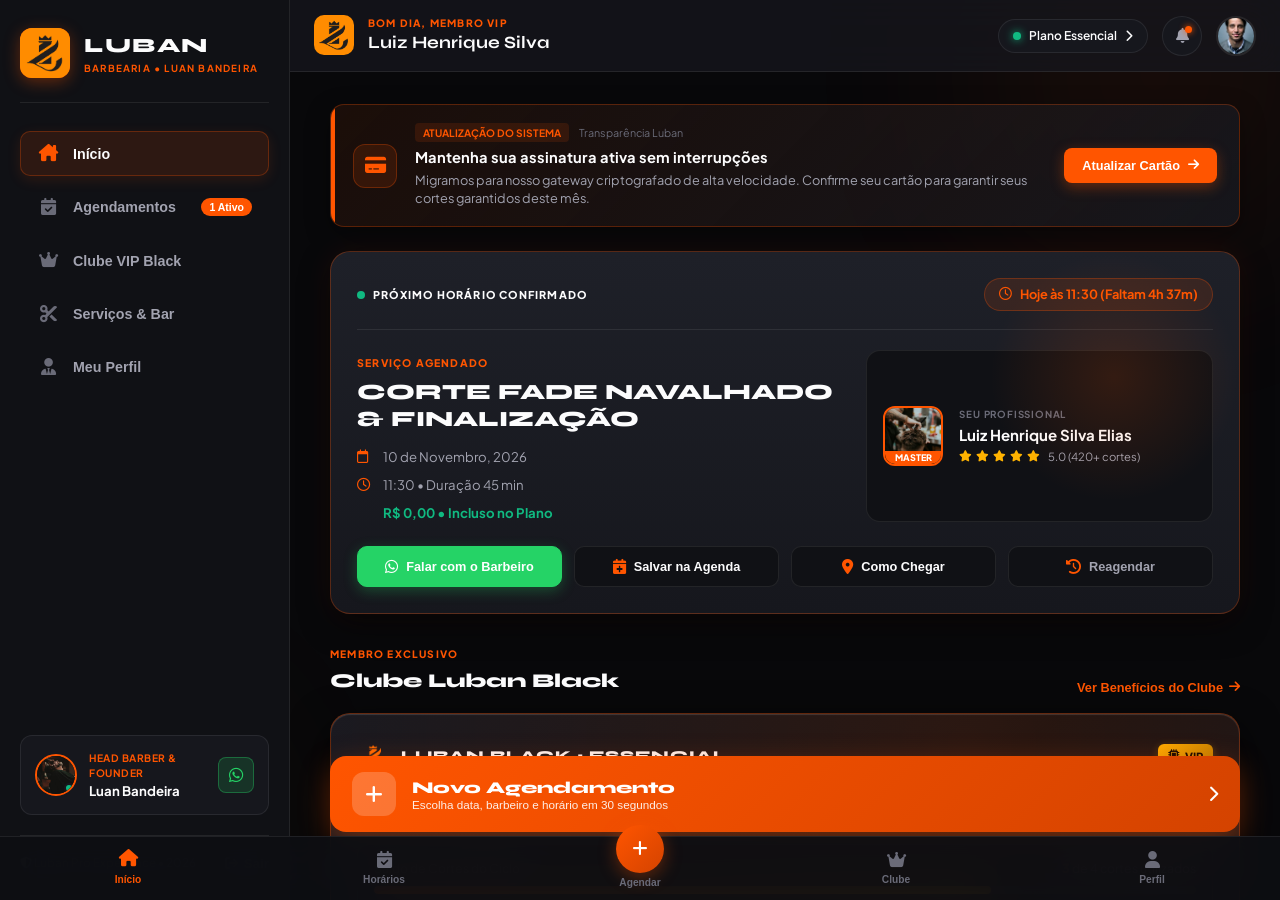
==== index.html @ 705f205e "feat: prototipo de alto padrao da luban barbearia (luan bandeira)" ====
<!DOCTYPE html>
<html lang="pt-BR">
<head>
  <meta charset="UTF-8">
  <meta http-equiv="X-UA-Compatible" content="IE=edge">
  <meta name="viewport" content="width=device-width, initial-scale=1.0, maximum-scale=1.0, user-scalable=no">
  <title>Luban Barbearia | Excelência & Agendamento VIP por Luan Bandeira</title>
  
  <!-- Meta Tags de Alto Padrão -->
  <meta name="description" content="Sistema exclusivo de agendamento da Luban Barbearia. Cortes de precisão, barboterapia de luxo e clube de assinatura em ambiente premium por Luan Bandeira.">
  <meta name="keywords" content="barbearia de luxo, luan bandeira, luban barbearia, corte degradê, barboterapia, clube do assinante">
  <meta name="apple-mobile-web-app-capable" content="yes">
  <meta name="apple-mobile-web-app-status-bar-style" content="black-translucent">
  <meta name="apple-mobile-web-app-title" content="Luban Barbearia">
  <meta name="theme-color" content="#08080a">
  
  <!-- Favicon & Touch Icons -->
  <link rel="icon" type="image/png" href="assets/logo-luban.png">
  <link rel="apple-touch-icon" href="assets/logo-luban.png">

  <!-- Fontes de Alta Performance: Syne (Títulos Luxury) e Plus Jakarta Sans (Interface Fluida) -->
  <link rel="preconnect" href="https://fonts.googleapis.com">
  <link rel="preconnect" href="https://fonts.gstatic.com" crossorigin>
  <link href="https://fonts.googleapis.com/css2?family=Plus+Jakarta+Sans:wght@300;400;500;600;700;800&family=Syne:wght@600;700;800&display=swap" rel="stylesheet">
  
  <!-- Font Awesome 6 Icons -->
  <link rel="stylesheet" href="https://cdnjs.cloudflare.com/ajax/libs/font-awesome/6.4.0/css/all.min.css">
  
  <!-- Estilos Customizados -->
  <link rel="stylesheet" href="styles.css">
</head>
<body class="dark-theme">
  <!-- Efeitos de Iluminação Ambiente (GPU) -->
  <div class="ambient-glow glow-top"></div>
  <div class="ambient-glow glow-bottom"></div>

  <!-- Layout Principal -->
  <div class="app-layout">
    
    <!-- SIDEBAR EXECUTIVA (DESKTOP) -->
    <aside class="sidebar-desktop">
      <div class="sidebar-brand">
        <div class="brand-logo-wrapper">
          <img src="assets/logo-luban.png" alt="Luban Barbearia Logo" class="brand-logo-img">
        </div>
        <div class="brand-text-wrapper">
          <span class="brand-title">LUBAN</span>
          <span class="brand-subtitle">BARBEARIA • LUAN BANDEIRA</span>
        </div>
      </div>

      <!-- Menu Principal -->
      <nav class="sidebar-nav">
        <button class="nav-item active" data-view="home">
          <i class="fa-solid fa-house-chimney"></i>
          <span>Início</span>
        </button>
        <button class="nav-item" data-view="appointments">
          <i class="fa-solid fa-calendar-check"></i>
          <span>Agendamentos</span>
          <span class="badge-pill">1 Ativo</span>
        </button>
        <button class="nav-item" data-view="club">
          <i class="fa-solid fa-crown"></i>
          <span>Clube VIP Black</span>
        </button>
        <button class="nav-item" data-view="services">
          <i class="fa-solid fa-scissors"></i>
          <span>Serviços & Bar</span>
        </button>
        <button class="nav-item" data-view="profile">
          <i class="fa-solid fa-user-tie"></i>
          <span>Meu Perfil</span>
        </button>
      </nav>

      <!-- Card do Barbeiro Fundador -->
      <div class="sidebar-founder-card">
        <div class="founder-avatar">
          <img src="assets/barber-luan.jpg" alt="Luan Bandeira">
          <span class="online-indicator"></span>
        </div>
        <div class="founder-info">
          <span class="founder-role">Head Barber & Founder</span>
          <span class="founder-name">Luan Bandeira</span>
        </div>
        <button class="btn-concierge-quick" id="btnSidebarConcierge" title="Falar no WhatsApp com o Luan">
          <i class="fa-brands fa-whatsapp"></i>
        </button>
      </div>

      <!-- Rodapé Sidebar -->
      <div class="sidebar-footer">
        <div class="app-version">
          <i class="fa-solid fa-shield-halved"></i>
          <span>Luban Pro Experience • 2026</span>
        </div>
        <button class="btn-logout-sidebar" id="btnLogoutSidebar">
          <i class="fa-solid fa-arrow-right-from-bracket"></i>
          <span>Sair</span>
        </button>
      </div>
    </aside>

    <!-- ÁREA DE CONTEÚDO PRINCIPAL -->
    <main class="main-content-viewport">
      
      <!-- HEADER MOBILE & TOPBAR -->
      <header class="topbar-glass">
        <div class="topbar-left">
          <div class="mobile-logo-circle d-lg-none">
            <img src="assets/logo-luban.png" alt="Luban Logo">
          </div>
          <div class="user-greeting-box">
            <span class="greeting-subtitle">BOM DIA, MEMBRO VIP</span>
            <h1 class="greeting-title">Luiz Henrique Silva</h1>
          </div>
        </div>

        <div class="topbar-right">
          <!-- Selo do Plano -->
          <div class="plan-status-pill" id="btnOpenPlanDetails">
            <span class="status-dot"></span>
            <span class="plan-label">Plano Essencial</span>
            <i class="fa-solid fa-chevron-right"></i>
          </div>

          <!-- Sino de Notificações -->
          <div class="action-circle-btn" id="btnNotifications" title="Notificações">
            <i class="fa-solid fa-bell"></i>
            <span class="notification-indicator"></span>
          </div>

          <!-- Avatar com Foto -->
          <div class="profile-avatar-top" id="btnHeaderProfile" title="Perfil">
            <img src="assets/client-avatar.jpg" alt="Luiz Henrique">
          </div>
        </div>
      </header>

      <!-- CONTAINER DE VIEWS -->
      <div class="viewport-scroll-area">
        
        <!-- ============================================== -->
        <!-- VIEW 1: HOME (INÍCIO VIP)                      -->
        <!-- ============================================== -->
        <section class="view-panel active" id="view-home">
          
          <!-- BANNER CONCIERGE ELEGANTE (Substituição ao antigo alerta alarmista) -->
          <div class="concierge-status-card">
            <div class="status-card-icon">
              <i class="fa-solid fa-credit-card"></i>
            </div>
            <div class="status-card-content">
              <div class="status-card-header">
                <span class="badge-soft-orange">Atualização do Sistema</span>
                <span class="text-xs text-muted">Transparência Luban</span>
              </div>
              <h3 class="status-card-title">Mantenha sua assinatura ativa sem interrupções</h3>
              <p class="status-card-desc">
                Migramos para nosso gateway criptografado de alta velocidade. Confirme seu cartão para garantir seus cortes garantidos deste mês.
              </p>
            </div>
            <button class="btn-card-action" id="btnOpenCardModal">
              <span>Atualizar Cartão</span>
              <i class="fa-solid fa-arrow-right"></i>
            </button>
          </div>

          <!-- HERO CARD: PRÓXIMO ATENDIMENTO VIP (LIVE COUNTDOWN) -->
          <div class="next-appointment-hero">
            <div class="hero-top-bar">
              <div class="badge-live-tag">
                <span class="pulse-green"></span>
                <span>PRÓXIMO HORÁRIO CONFIRMADO</span>
              </div>
              <div class="countdown-badge" id="countdownTimer">
                <i class="fa-regular fa-clock"></i>
                <span id="countdownText">Hoje às 11:30 (Em instantes)</span>
              </div>
            </div>

            <div class="hero-body-grid">
              <!-- Detalhes do Corte -->
              <div class="appointment-primary-info">
                <span class="service-category">SERVIÇO AGENDADO</span>
                <h2 class="service-name">CORTE FADE NAVALHADO & FINALIZAÇÃO</h2>
                
                <div class="service-meta-tags">
                  <span class="meta-item"><i class="fa-regular fa-calendar"></i> 10 de Novembro, 2026</span>
                  <span class="meta-item"><i class="fa-regular fa-clock"></i> 11:30 • Duração 45 min</span>
                  <span class="meta-item badge-free"><i class="fa-solid fa-shield-check"></i> R$ 0,00 • Incluso no Plano</span>
                </div>
              </div>

              <!-- Barbeiro Responsável -->
              <div class="barber-assigned-card">
                <div class="barber-photo-box">
                  <img src="assets/barber-luiz.jpg" alt="Luiz Henrique Silva Elias">
                  <span class="badge-barber-rank">Master</span>
                </div>
                <div class="barber-meta">
                  <span class="label-pro">SEU PROFISSIONAL</span>
                  <h4 class="name-pro">Luiz Henrique Silva Elias</h4>
                  <div class="barber-rating">
                    <i class="fa-solid fa-star"></i>
                    <i class="fa-solid fa-star"></i>
                    <i class="fa-solid fa-star"></i>
                    <i class="fa-solid fa-star"></i>
                    <i class="fa-solid fa-star"></i>
                    <span>5.0 (420+ cortes)</span>
                  </div>
                </div>
              </div>
            </div>

            <!-- Botões de Ação Imediata (Experiência de Atendimento Superior) -->
            <div class="hero-action-buttons">
              <button class="btn-hero-action primary" id="btnContactBarberWhatsApp">
                <i class="fa-brands fa-whatsapp"></i>
                <span>Falar com o Barbeiro</span>
              </button>
              
              <button class="btn-hero-action" id="btnAddToCalendar">
                <i class="fa-solid fa-calendar-plus"></i>
                <span>Salvar na Agenda</span>
              </button>

              <button class="btn-hero-action" id="btnOpenMapsRoute">
                <i class="fa-solid fa-location-dot"></i>
                <span>Como Chegar</span>
              </button>

              <button class="btn-hero-action subtle" id="btnRescheduleQuick">
                <i class="fa-solid fa-clock-rotate-left"></i>
                <span>Reagendar</span>
              </button>
            </div>
          </div>

          <!-- CARTÃO BLACK VIP 3D (CLUBE DE ASSINATURA) -->
          <div class="section-container">
            <div class="section-header-flex">
              <div>
                <span class="section-badge">MEMBRO EXCLUSIVO</span>
                <h3 class="section-title">Clube Luban Black</h3>
              </div>
              <button class="btn-link-action" data-nav="club">
                <span>Ver Benefícios do Clube</span>
                <i class="fa-solid fa-arrow-right"></i>
              </button>
            </div>

            <div class="black-card-virtual" id="virtualVipCard">
              <div class="card-foil-reflection"></div>
              <div class="card-header-row">
                <div class="card-brand">
                  <img src="assets/logo-symbol-orange.png" alt="Monograma Luban" class="card-monogram">
                  <span class="card-plan-title">LUBAN BLACK • ESSENCIAL</span>
                </div>
                <span class="card-chip"><i class="fa-solid fa-microchip"></i> VIP</span>
              </div>

              <div class="card-number-display">
                <span>••••</span>
                <span>••••</span>
                <span>••••</span>
                <span>0824</span>
              </div>

              <div class="card-quota-progress">
                <div class="quota-text-row">
                  <span class="quota-label">Saldo de Cortes do Ciclo</span>
                  <span class="quota-count"><strong>3</strong> de 4 cortes utilizados</span>
                </div>
                <div class="quota-bar-track">
                  <div class="quota-bar-fill" style="width: 75%;"></div>
                </div>
                <span class="quota-renewal">Renovação automática em 01/12/2026</span>
              </div>

              <div class="card-footer-row">
                <div class="card-holder-col">
                  <span class="holder-label">TITULAR</span>
                  <span class="holder-name">LUIZ HENRIQUE SILVA ELIAS</span>
                </div>
                <div class="card-perks-badges">
                  <span class="perk-pill" title="1 Bebida premium de cortesia por visita"><i class="fa-solid fa-beer-mug-empty"></i> 1 Drink Free</span>
                  <span class="perk-pill" title="15% de desconto em pomadas e ceras"><i class="fa-solid fa-tag"></i> 15% OFF Care</span>
                </div>
              </div>
            </div>
          </div>

          <!-- ESPAÇO LOUNGE & BAR DA BARBEARIA (Diferencial de Atendimento) -->
          <div class="section-container">
            <div class="section-header-flex">
              <div>
                <span class="section-badge">HOSPITALIDADE PREMIUM</span>
                <h3 class="section-title">Menu Bar & Lounge de Cortesia</h3>
              </div>
              <span class="text-xs text-orange"><i class="fa-solid fa-check"></i> Incluso no seu atendimento</span>
            </div>

            <div class="bar-menu-grid">
              <div class="bar-item-card active-selection" id="drinkCardHeineken">
                <div class="bar-img-wrap">
                  <img src="assets/drink-heineken.jpg" alt="Heineken Gelada">
                  <span class="bar-badge">Mais Pedida</span>
                </div>
                <div class="bar-item-body">
                  <div class="bar-item-name">Cerveja Heineken Puro Malte</div>
                  <div class="bar-item-desc">Long Neck 330ml ultra-gelada para relaxar na cadeira</div>
                  <div class="bar-item-status" id="heinekenStatus"><i class="fa-solid fa-circle-check"></i> Selecionada para seu corte</div>
                </div>
              </div>

              <div class="bar-item-card" id="drinkCardWhisky">
                <div class="bar-img-wrap">
                  <img src="assets/drink-whisky.jpg" alt="Whisky Especial">
                  <span class="bar-badge">Premium</span>
                </div>
                <div class="bar-item-body">
                  <div class="bar-item-name">Dose de Whisky Jack Daniel's</div>
                  <div class="bar-item-desc">Servido com gelo de rocha para clientes exigentes</div>
                  <button class="btn-select-drink" onclick="selectCourtesyDrink('Whisky Jack Daniel\'s')">Pedir este</button>
                </div>
              </div>

              <div class="bar-item-card" id="drinkCardCafe">
                <div class="bar-img-wrap">
                  <img src="assets/shop-interior.jpg" alt="Café Nespresso">
                  <span class="bar-badge">Cafeteria</span>
                </div>
                <div class="bar-item-body">
                  <div class="bar-item-name">Café Nespresso Gourmet & Água com Gás</div>
                  <div class="bar-item-desc">Ristretto encorpado com fatia de limão siciliano</div>
                  <button class="btn-select-drink" onclick="selectCourtesyDrink('Café Nespresso Especial')">Pedir este</button>
                </div>
              </div>
            </div>
          </div>

          <!-- SERVIÇOS EM DESTAQUE / LOOKBOOK -->
          <div class="section-container">
            <div class="section-header-flex">
              <div>
                <span class="section-badge">PRECISÃO & ESTILO</span>
                <h3 class="section-title">Serviços Mais Solicitados</h3>
              </div>
              <button class="btn-link-action" data-nav="services">
                <span>Ver Catálogo Completo</span>
                <i class="fa-solid fa-arrow-right"></i>
              </button>
            </div>

            <div class="services-preview-grid">
              <div class="service-card-item">
                <div class="service-thumb">
                  <img src="assets/cut-fade.jpg" alt="Corte Degradê Fade">
                  <span class="service-duration"><i class="fa-regular fa-clock"></i> 40 min</span>
                </div>
                <div class="service-content">
                  <h4 class="service-title">Degradê Fade de Alta Precisão</h4>
                  <p class="service-description">Navalhado suave, sombreamento milimétrico e acabamento impecável.</p>
                  <div class="service-footer-price">
                    <span class="price-val">R$ 50,00</span>
                    <button class="btn-quick-book" onclick="openBookingModal('Degradê Fade', 50)">Agendar</button>
                  </div>
                </div>
              </div>

              <div class="service-card-item">
                <div class="service-thumb">
                  <img src="assets/barboterapia.jpg" alt="Barboterapia com Toalha Quente">
                  <span class="service-duration"><i class="fa-regular fa-clock"></i> 45 min</span>
                </div>
                <div class="service-content">
                  <h4 class="service-title">Barboterapia Ritual Luban</h4>
                  <p class="service-description">Toalha quente com óleos essenciais, massagem facial e navalha afiada.</p>
                  <div class="service-footer-price">
                    <span class="price-val">R$ 45,00</span>
                    <button class="btn-quick-book" onclick="openBookingModal('Barboterapia Ritual', 45)">Agendar</button>
                  </div>
                </div>
              </div>

              <div class="service-card-item">
                <div class="service-thumb">
                  <img src="assets/combo.jpg" alt="Combo Cabelo e Barba">
                  <span class="service-duration"><i class="fa-regular fa-clock"></i> 1h 20 min</span>
                </div>
                <div class="service-content">
                  <h4 class="service-title">Combo Completo VIP (Cabelo + Barba)</h4>
                  <p class="service-description">A experiência completa de transformação com finalização e lavatório com massagem.</p>
                  <div class="service-footer-price">
                    <span class="price-val">R$ 85,00</span>
                    <button class="btn-quick-book" onclick="openBookingModal('Combo Completo VIP', 85)">Agendar</button>
                  </div>
                </div>
              </div>
            </div>
          </div>

          <!-- BOTÃO FIXO DE NOVO AGENDAMENTO (MOBILE & QUICK ACCESS) -->
          <div class="floating-cta-container">
            <button class="btn-floating-appointment" id="btnMainNewAppointment">
              <div class="cta-icon-glow">
                <i class="fa-solid fa-plus"></i>
              </div>
              <div class="cta-text-group">
                <span class="cta-main">Novo Agendamento</span>
                <span class="cta-sub">Escolha data, barbeiro e horário em 30 segundos</span>
              </div>
              <i class="fa-solid fa-chevron-right cta-arrow"></i>
            </button>
          </div>

        </section>

        <!-- ============================================== -->
        <!-- VIEW 2: APPOINTMENTS (AGENDAMENTOS)            -->
        <!-- ============================================== -->
        <section class="view-panel" id="view-appointments">
          <div class="view-header-row">
            <div>
              <span class="section-badge">SEUS HORÁRIOS</span>
              <h2 class="view-title">Gerenciar Agendamentos</h2>
            </div>
            <button class="btn-primary-small" id="btnNewAppointmentFromList">
              <i class="fa-solid fa-plus"></i> Novo Horário
            </button>
          </div>

          <!-- Tabs de Status -->
          <div class="filter-tabs">
            <button class="filter-tab active" data-filter="upcoming">Confirmados (1)</button>
            <button class="filter-tab" data-filter="past">Histórico de Cortes</button>
          </div>

          <!-- Lista de Agendamentos -->
          <div class="appointments-list-container" id="upcomingList">
            <div class="appointment-card-item">
              <div class="card-status-badge status-confirmed">
                <i class="fa-solid fa-circle-check"></i> Horário Confirmado
              </div>
              <div class="card-appointment-inner">
                <div class="appointment-date-badge">
                  <span class="month">NOV</span>
                  <span class="day">10</span>
                  <span class="time">11:30</span>
                </div>
                <div class="appointment-details">
                  <h3 class="item-service-title">Corte Fade Navalhado & Finalização</h3>
                  <div class="item-barber-row">
                    <img src="assets/barber-luiz.jpg" alt="Luiz Henrique">
                    <span>Profissional: <strong>Luiz Henrique Silva Elias</strong></span>
                  </div>
                  <div class="item-extra-info">
                    <span><i class="fa-solid fa-tag"></i> Plano Essencial (R$ 0,00)</span>
                    <span><i class="fa-solid fa-location-dot"></i> Cadeira 02 • Lounge Principal</span>
                  </div>
                </div>
              </div>
              <div class="card-appointment-actions">
                <button class="btn-app-action" onclick="contactBarberWhatsApp('Luiz Henrique', '10 de Novembro às 11:30')">
                  <i class="fa-brands fa-whatsapp"></i> Falar no WhatsApp
                </button>
                <button class="btn-app-action" onclick="openRescheduleModal()">
                  <i class="fa-solid fa-calendar-days"></i> Reagendar
                </button>
                <button class="btn-app-action danger" onclick="confirmCancelAppointment()">
                  <i class="fa-solid fa-xmark"></i> Cancelar
                </button>
              </div>
            </div>
          </div>

          <!-- Histórico Anterior (inicialmente oculto até clicar na tab) -->
          <div class="appointments-list-container d-none" id="pastList">
            <div class="appointment-card-item history-item">
              <div class="card-status-badge status-done">
                <i class="fa-solid fa-check-double"></i> Concluído em 27/10/2026
              </div>
              <div class="card-appointment-inner">
                <div class="appointment-date-badge muted">
                  <span class="month">OUT</span>
                  <span class="day">27</span>
                  <span class="time">16:00</span>
                </div>
                <div class="appointment-details">
                  <h3 class="item-service-title">Corte Degradê & Barboterapia Completa</h3>
                  <div class="item-barber-row">
                    <img src="assets/barber-luan.jpg" alt="Luan Bandeira">
                    <span>Profissional: <strong>Luan Bandeira</strong></span>
                  </div>
                  <div class="review-stars-static">
                    <i class="fa-solid fa-star"></i>
                    <i class="fa-solid fa-star"></i>
                    <i class="fa-solid fa-star"></i>
                    <i class="fa-solid fa-star"></i>
                    <i class="fa-solid fa-star"></i>
                    <span>"Atendimento de mestre, como sempre impecável."</span>
                  </div>
                </div>
              </div>
              <div class="card-appointment-actions">
                <button class="btn-app-action" onclick="openBookingModal('Corte Degradê & Barboterapia', 85)">
                  <i class="fa-solid fa-arrow-rotate-right"></i> Repetir Esse Corte
                </button>
              </div>
            </div>
          </div>
        </section>

        <!-- ============================================== -->
        <!-- VIEW 3: CLUB (CLUBE DO ASSINANTE BLACK)        -->
        <!-- ============================================== -->
        <section class="view-panel" id="view-club">
          <div class="view-header-row">
            <div>
              <span class="section-badge">EXPERIÊNCIA SEM LIMITES</span>
              <h2 class="view-title">Clube de Assinatura Luban</h2>
              <p class="view-subtitle">Mantenha seu estilo sempre alinhado com economia de até 40% em relação aos cortes avulsos.</p>
            </div>
          </div>

          <!-- Comparativo dos 3 Planos -->
          <div class="club-plans-grid">
            
            <!-- Plano 1: Essencial (Atual do Usuário) -->
            <div class="plan-pricing-card current-plan">
              <div class="plan-tag current">SEU PLANO ATUAL</div>
              <h3 class="plan-title">LUBAN ESSENCIAL</h3>
              <p class="plan-desc">Ideal para quem precisa de cabelo sempre cortado e na régua toda semana.</p>
              
              <div class="plan-price-box">
                <span class="currency">R$</span>
                <span class="amount">129</span>
                <span class="period">/mês</span>
              </div>

              <div class="plan-perks-list">
                <div class="perk-row"><i class="fa-solid fa-check"></i> <strong>4 Cortes de Cabelo por mês</strong> (1 por semana)</div>
                <div class="perk-row"><i class="fa-solid fa-check"></i> Lavatório com massagem capilar</div>
                <div class="perk-row"><i class="fa-solid fa-check"></i> 1 Bebida cortesia por visita (Heineken ou Café)</div>
                <div class="perk-row"><i class="fa-solid fa-check"></i> 15% de desconto em pomadas e cosméticos</div>
              </div>

              <button class="btn-plan-status" id="btnManageCurrentPlan">
                <i class="fa-solid fa-gear"></i> Gerenciar Assinatura
              </button>
            </div>

            <!-- Plano 2: Black VIP Cabelo & Barba (Recomendado) -->
            <div class="plan-pricing-card featured-gold">
              <div class="plan-tag best-seller">MAIS PROCURADO • VIP</div>
              <h3 class="plan-title">BLACK VIP BARBA & CORTE</h3>
              <p class="plan-desc">A assinatura definitiva para o homem que valoriza presença marcante e cuidados contínuos.</p>
              
              <div class="plan-price-box">
                <span class="currency">R$</span>
                <span class="amount">199</span>
                <span class="period">/mês</span>
              </div>

              <div class="plan-perks-list">
                <div class="perk-row"><i class="fa-solid fa-check"></i> <strong>Cortes de Cabelo ILIMITADOS</strong> no mês</div>
                <div class="perk-row"><i class="fa-solid fa-check"></i> <strong>4 Barboterapias com Toalha Quente</strong></div>
                <div class="perk-row"><i class="fa-solid fa-check"></i> Bar liberado (Heineken, Whisky Jack Daniel's, Nespresso)</div>
                <div class="perk-row"><i class="fa-solid fa-check"></i> Fila prioritária em horários nobres (Sexta & Sábado)</div>
                <div class="perk-row"><i class="fa-solid fa-check"></i> 25% de desconto em toda a linha de produtos</div>
              </div>

              <button class="btn-upgrade-plan" onclick="requestPlanUpgrade('Black VIP Barba & Corte', 199)">
                <i class="fa-solid fa-crown"></i> Fazer Upgrade VIP
              </button>
            </div>

            <!-- Plano 3: Diamond Corporate -->
            <div class="plan-pricing-card">
              <div class="plan-tag">EXCLUSIVE</div>
              <h3 class="plan-title">LUBAN DIAMOND</h3>
              <p class="plan-desc">Acesso irrestrito com atendimento exclusivo de Luan Bandeira e kit de cuidados trimestral.</p>
              
              <div class="plan-price-box">
                <span class="currency">R$</span>
                <span class="amount">289</span>
                <span class="period">/mês</span>
              </div>

              <div class="plan-perks-list">
                <div class="perk-row"><i class="fa-solid fa-check"></i> <strong>Acesso Total e Ilimitado</strong> (Cabelo + Barba + Sobrancelha)</div>
                <div class="perk-row"><i class="fa-solid fa-check"></i> Atendimento prioritário direto com <strong>Luan Bandeira</strong></div>
                <div class="perk-row"><i class="fa-solid fa-check"></i> 1 Kit de pomada + óleo de barba entregue a cada 3 meses</div>
                <div class="perk-row"><i class="fa-solid fa-check"></i> Lounge VIP com acompanhante</div>
              </div>

              <button class="btn-plan-secondary" onclick="requestPlanUpgrade('Luban Diamond', 289)">
                Solicitar Diamond
              </button>
            </div>

          </div>
        </section>

        <!-- ============================================== -->
        <!-- VIEW 4: SERVICES & BAR (CARDÁPIO COMPLETO)     -->
        <!-- ============================================== -->
        <section class="view-panel" id="view-services">
          <div class="view-header-row">
            <div>
              <span class="section-badge">CARDÁPIO COMPLETO</span>
              <h2 class="view-title">Serviços & Experiências</h2>
            </div>
          </div>

          <div class="services-full-list">
            
            <div class="service-strip-item">
              <div class="strip-image">
                <img src="assets/cut-fade.jpg" alt="Corte Tradicional">
              </div>
              <div class="strip-details">
                <h4 class="strip-title">Corte Masculino Clássico / Fade</h4>
                <p class="strip-desc">Análise de visagismo facial, corte com tesoura e máquina, lavatório relaxante e finalização com pomada matte.</p>
                <div class="strip-meta">
                  <span><i class="fa-regular fa-clock"></i> 40 min</span>
                  <span class="price">R$ 50,00</span>
                </div>
              </div>
              <button class="btn-strip-book" onclick="openBookingModal('Corte Masculino Fade', 50)">Agendar</button>
            </div>

            <div class="service-strip-item">
              <div class="strip-image">
                <img src="assets/barboterapia.jpg" alt="Barboterapia">
              </div>
              <div class="strip-details">
                <h4 class="strip-title">Barboterapia Ritual com Toalha Quente</h4>
                <p class="strip-desc">Vapor de ozônio, toalhas aquecidas em óleos essenciais, massagem modeladora e alinhamento de fios na navalha.</p>
                <div class="strip-meta">
                  <span><i class="fa-regular fa-clock"></i> 45 min</span>
                  <span class="price">R$ 45,00</span>
                </div>
              </div>
              <button class="btn-strip-book" onclick="openBookingModal('Barboterapia Ritual', 45)">Agendar</button>
            </div>

            <div class="service-strip-item">
              <div class="strip-image">
                <img src="assets/combo.jpg" alt="Combo Cabelo e Barba">
              </div>
              <div class="strip-details">
                <h4 class="strip-title">Combo Completo: Cabelo + Barboterapia</h4>
                <p class="strip-desc">Nosso serviço mais elogiado. Transformação total do visual com direito a drink premium de cortesia do bar.</p>
                <div class="strip-meta">
                  <span><i class="fa-regular fa-clock"></i> 1h 15 min</span>
                  <span class="price">R$ 85,00</span>
                </div>
              </div>
              <button class="btn-strip-book" onclick="openBookingModal('Combo Cabelo + Barba', 85)">Agendar</button>
            </div>

            <div class="service-strip-item">
              <div class="strip-image">
                <img src="assets/shop-interior.jpg" alt="Pigmentação e Selagem">
              </div>
              <div class="strip-details">
                <h4 class="strip-title">Camuflagem de Barba / Pigmentação</h4>
                <p class="strip-desc">Preenchimento discreto e natural de falhas na barba ou cabelos brancos com tintura orgânica hipoalergênica.</p>
                <div class="strip-meta">
                  <span><i class="fa-regular fa-clock"></i> 30 min</span>
                  <span class="price">R$ 35,00</span>
                </div>
              </div>
              <button class="btn-strip-book" onclick="openBookingModal('Pigmentação de Barba', 35)">Agendar</button>
            </div>

          </div>
        </section>

        <!-- ============================================== -->
        <!-- VIEW 5: PROFILE (PERFIL DO CLIENTE)            -->
        <!-- ============================================== -->
        <section class="view-panel" id="view-profile">
          <div class="view-header-row">
            <div>
              <span class="section-badge">SUA CONTA</span>
              <h2 class="view-title">Perfil do Assinante</h2>
            </div>
          </div>

          <div class="profile-dashboard-grid">
            
            <!-- Card de Dados do Cliente -->
            <div class="profile-card-box">
              <div class="profile-top-bar">
                <div class="profile-photo-lg">
                  <img src="assets/client-avatar.jpg" alt="Luiz Henrique">
                  <button class="btn-change-photo" title="Alterar foto"><i class="fa-solid fa-camera"></i></button>
                </div>
                <div class="profile-identity">
                  <h3 class="profile-name">Luiz Henrique Silva Elias</h3>
                  <span class="profile-badge-vip"><i class="fa-solid fa-crown"></i> Membro Assinante Essencial</span>
                  <span class="profile-email">luiz.henrique@email.com • (21) 98765-4321</span>
                </div>
              </div>

              <!-- Preferências Técnicas do Corte (Visagismo Anotado) -->
              <div class="hair-preferences-box">
                <div class="hair-pref-header">
                  <i class="fa-solid fa-scissors"></i>
                  <h4>Minhas Preferências Técnicas Salvas</h4>
                </div>
                <p class="hair-notes">
                  "Degradê navalhado médio (Mid Fade) iniciando na zero alta; topo preservado com tesoura dentada para textura; barba desenhada reta nas bochechas e toalha quente."
                </p>
                <span class="hair-updated text-xs text-muted">Última atualização registrada pelo barbeiro Luiz Henrique em 27/10/2026</span>
              </div>
            </div>

            <!-- Card de Cartão de Crédito e Cobrança -->
            <div class="profile-card-box">
              <div class="section-header-flex">
                <h4 class="box-title"><i class="fa-solid fa-shield-halved"></i> Método de Pagamento da Assinatura</h4>
                <span class="badge-status-active">Seguro SSL 256-bit</span>
              </div>

              <div class="registered-card-item">
                <div class="registered-card-icon">
                  <i class="fa-brands fa-cc-mastercard"></i>
                </div>
                <div class="registered-card-details">
                  <span class="card-brand-name">Mastercard Black VIP</span>
                  <span class="card-masked-number" id="profileCardDisplay">•••• •••• •••• 4291</span>
                  <span class="card-expiry">Validade 08/29</span>
                </div>
                <button class="btn-edit-card" onclick="openCardModal()">Trocar Cartão</button>
              </div>

              <!-- Central de Suporte & Concierge -->
              <div class="concierge-contact-strip">
                <div class="strip-text">
                  <h5>Precisa de ajuda ou atendimento especial?</h5>
                  <p>Fale diretamente com o fundador Luan Bandeira pelo canal VIP do WhatsApp.</p>
                </div>
                <button class="btn-whatsapp-vip" onclick="contactFounderWhatsApp()">
                  <i class="fa-brands fa-whatsapp"></i> Falar com Luan
                </button>
              </div>

            </div>

          </div>
        </section>

      </div>

      <!-- BOTTOM NAVIGATION BAR (MOBILE ONLY) -->
      <nav class="bottom-nav-mobile d-lg-none">
        <button class="bottom-tab-item active" data-view="home">
          <i class="fa-solid fa-house"></i>
          <span>Início</span>
        </button>
        <button class="bottom-tab-item" data-view="appointments">
          <i class="fa-solid fa-calendar-check"></i>
          <span>Horários</span>
        </button>
        <button class="bottom-tab-item nav-action-glow" id="btnBottomNewAppointment">
          <div class="glow-circle">
            <i class="fa-solid fa-plus"></i>
          </div>
          <span>Agendar</span>
        </button>
        <button class="bottom-tab-item" data-view="club">
          <i class="fa-solid fa-crown"></i>
          <span>Clube</span>
        </button>
        <button class="bottom-tab-item" data-view="profile">
          <i class="fa-solid fa-user"></i>
          <span>Perfil</span>
        </button>
      </nav>

    </main>
  </div>

  <!-- ============================================== -->
  <!-- MODAL: AGENDAMENTO EM 4 ETAPAS FLUIDAS         -->
  <!-- ============================================== -->
  <div class="modal-backdrop" id="bookingModal">
    <div class="modal-dialog-luxury">
      <div class="modal-header">
        <div class="modal-title-group">
          <span class="modal-badge">AGENDAMENTO RÁPIDO</span>
          <h3 class="modal-title">Reserve seu Horário VIP</h3>
        </div>
        <button class="modal-close-btn" id="btnCloseBookingModal">&times;</button>
      </div>

      <!-- Stepper Visual -->
      <div class="stepper-indicator">
        <div class="step-dot active" data-step="1">1. Serviço</div>
        <div class="step-line"></div>
        <div class="step-dot" data-step="2">2. Profissional</div>
        <div class="step-line"></div>
        <div class="step-dot" data-step="3">3. Data & Hora</div>
        <div class="step-line"></div>
        <div class="step-dot" data-step="4">4. Confirmação</div>
      </div>

      <div class="modal-body-content">
        
        <!-- ETAPA 1: SERVIÇOS -->
        <div class="step-pane active" id="step1">
          <h4 class="step-heading">Escolha o serviço desejado</h4>
          <div class="services-select-grid">
            <div class="service-select-card selected" data-service="Corte Fade Navalhado" data-price="0" data-duration="40 min" data-is-plan="true">
              <div class="select-check"><i class="fa-solid fa-check"></i></div>
              <div class="select-info">
                <span class="service-badge-plan">Incluso no seu Plano</span>
                <h5>Corte Fade Navalhado</h5>
                <p>Degradê nas laterais, topo alinhado e finalização com pomada.</p>
              </div>
              <div class="select-price">R$ 0,00</div>
            </div>

            <div class="service-select-card" data-service="Barboterapia com Toalha Quente" data-price="45" data-duration="45 min" data-is-plan="false">
              <div class="select-check"><i class="fa-solid fa-check"></i></div>
              <div class="select-info">
                <h5>Barboterapia com Toalha Quente</h5>
                <p>Ritual com vaporizador, óleo essencial, massagem e navalha afiada.</p>
              </div>
              <div class="select-price">R$ 45,00</div>
            </div>

            <div class="service-select-card" data-service="Combo Completo (Cabelo + Barba)" data-price="85" data-duration="1h 20 min" data-is-plan="false">
              <div class="select-check"><i class="fa-solid fa-check"></i></div>
              <div class="select-info">
                <h5>Combo Completo (Cabelo + Barba)</h5>
                <p>A experiência total de renovação com drink de cortesia liberado.</p>
              </div>
              <div class="select-price">R$ 85,00</div>
            </div>
          </div>
        </div>

        <!-- ETAPA 2: PROFISSIONAIS -->
        <div class="step-pane" id="step2">
          <h4 class="step-heading">Com quem você deseja cortar?</h4>
          <div class="barbers-select-grid">
            <div class="barber-select-card selected" data-barber="Luiz Henrique Silva Elias">
              <img src="assets/barber-luiz.jpg" alt="Luiz Henrique">
              <div class="barber-text">
                <h5>Luiz Henrique Silva Elias</h5>
                <span>Master Barber • Especialista em Fade e Navalha</span>
                <div class="stars"><i class="fa-solid fa-star"></i> 5.0 (Último profissional que te atendeu)</div>
              </div>
              <div class="select-circle"><i class="fa-solid fa-check"></i></div>
            </div>

            <div class="barber-select-card" data-barber="Luan Bandeira (Fundador)">
              <img src="assets/barber-luan.jpg" alt="Luan Bandeira">
              <div class="barber-text">
                <h5>Luan Bandeira (Fundador)</h5>
                <span>Head Barber • Visagismo & Estilos Exclusivos</span>
                <div class="stars"><i class="fa-solid fa-star"></i> 5.0 (Referência Nacional)</div>
              </div>
              <div class="select-circle"><i class="fa-solid fa-check"></i></div>
            </div>
          </div>
        </div>

        <!-- ETAPA 3: DATA E HORÁRIO -->
        <div class="step-pane" id="step3">
          <h4 class="step-heading">Selecione o melhor dia e horário</h4>
          
          <div class="date-selector-row">
            <button class="date-chip active" data-date="Hoje (10/11)">
              <span class="day-name">Hoje</span>
              <span class="day-number">10 Ter</span>
            </button>
            <button class="date-chip" data-date="Amanhã (11/11)">
              <span class="day-name">Amanhã</span>
              <span class="day-number">11 Qua</span>
            </button>
            <button class="date-chip" data-date="Quinta (12/11)">
              <span class="day-name">Quinta</span>
              <span class="day-number">12 Qui</span>
            </button>
            <button class="date-chip" data-date="Sexta (13/11)">
              <span class="day-name">Sexta</span>
              <span class="day-number">13 Sex</span>
            </button>
            <button class="date-chip" data-date="Sábado (14/11)">
              <span class="day-name">Sábado</span>
              <span class="day-number">14 Sáb</span>
            </button>
          </div>

          <div class="time-slots-container">
            <span class="period-label"><i class="fa-regular fa-sun"></i> Turno da Manhã</span>
            <div class="slots-grid">
              <button class="slot-btn" data-time="09:00">09:00</button>
              <button class="slot-btn" data-time="09:45">09:45</button>
              <button class="slot-btn" data-time="10:30">10:30</button>
              <button class="slot-btn active" data-time="11:30">11:30</button>
            </div>

            <span class="period-label"><i class="fa-solid fa-cloud-sun"></i> Turno da Tarde</span>
            <div class="slots-grid">
              <button class="slot-btn" data-time="14:00">14:00</button>
              <button class="slot-btn" data-time="14:45">14:45</button>
              <button class="slot-btn" data-time="15:30">15:30</button>
              <button class="slot-btn" data-time="16:15">16:15</button>
              <button class="slot-btn" data-time="17:00">17:00</button>
            </div>

            <span class="period-label"><i class="fa-solid fa-moon"></i> Turno da Noite</span>
            <div class="slots-grid">
              <button class="slot-btn" data-time="18:00">18:00</button>
              <button class="slot-btn" data-time="18:45">18:45</button>
              <button class="slot-btn" data-time="19:30">19:30</button>
            </div>
          </div>
        </div>

        <!-- ETAPA 4: RESUMO E CONFIRMAÇÃO -->
        <div class="step-pane" id="step4">
          <div class="booking-summary-card">
            <div class="summary-check-icon">
              <i class="fa-solid fa-circle-check"></i>
            </div>
            <h4>Quase pronto! Confira seu agendamento</h4>

            <div class="summary-list">
              <div class="summary-item">
                <span class="label">Serviço:</span>
                <span class="value" id="summaryService">Corte Fade Navalhado</span>
              </div>
              <div class="summary-item">
                <span class="label">Profissional:</span>
                <span class="value" id="summaryBarber">Luiz Henrique Silva Elias</span>
              </div>
              <div class="summary-item">
                <span class="label">Data & Horário:</span>
                <span class="value" id="summaryDateTime">Hoje (10/11) às 11:30</span>
              </div>
              <div class="summary-item">
                <span class="label">Bebida do Bar:</span>
                <span class="value text-orange" id="summaryDrink">Heineken Gelada (Cortesia)</span>
              </div>
              <div class="summary-item total">
                <span class="label">Valor Total:</span>
                <span class="value total-price" id="summaryPrice">R$ 0,00 (Incluso no Plano)</span>
              </div>
            </div>

            <div class="summary-whatsapp-notice">
              <i class="fa-brands fa-whatsapp"></i>
              <span>Você receberá a confirmação instantânea no seu WhatsApp com atalho para Waze e Google Agenda.</span>
            </div>
          </div>
        </div>

      </div>

      <div class="modal-footer">
        <button class="btn-modal-back d-none" id="btnPrevStep">Voltar</button>
        <button class="btn-modal-next" id="btnNextStep">Continuar</button>
      </div>
    </div>
  </div>

  <!-- ============================================== -->
  <!-- MODAL: ATUALIZAR CARTÃO (MIGRAÇÃO ELEGANTE)    -->
  <!-- ============================================== -->
  <div class="modal-backdrop" id="cardModal">
    <div class="modal-dialog-luxury modal-sm">
      <div class="modal-header">
        <div class="modal-title-group">
          <span class="modal-badge">SEGURANÇA SSL</span>
          <h3 class="modal-title">Atualizar Cartão de Assinatura</h3>
        </div>
        <button class="modal-close-btn" id="btnCloseCardModal">&times;</button>
      </div>
      <div class="modal-body-content">
        <p class="text-sm text-secondary mb-4">
          Cadastre seu novo cartão de crédito para garantir a renovação sem interrupções do seu <strong>Plano Essencial</strong> na Luban Barbearia.
        </p>
        <form id="formUpdateCard" onsubmit="event.preventDefault(); handleCardUpdate();">
          <div class="form-group">
            <label>Número do Cartão</label>
            <div class="input-with-icon">
              <i class="fa-regular fa-credit-card"></i>
              <input type="text" placeholder="0000 0000 0000 0000" id="cardNumInput" required maxlength="19">
            </div>
          </div>
          <div class="form-group">
            <label>Nome Impresso no Cartão</label>
            <input type="text" placeholder="LUIZ H S ELIAS" id="cardNameInput" required>
          </div>
          <div class="form-row-2">
            <div class="form-group">
              <label>Validade</label>
              <input type="text" placeholder="MM/AA" id="cardExpInput" required maxlength="5">
            </div>
            <div class="form-group">
              <label>CVV</label>
              <input type="password" placeholder="123" id="cardCvvInput" required maxlength="4">
            </div>
          </div>
          <button type="submit" class="btn-submit-card">
            <i class="fa-solid fa-lock"></i> Salvar Cartão com Segurança
          </button>
        </form>
      </div>
    </div>
  </div>

  <!-- TOAST NOTIFICATION CONTAINER -->
  <div class="toast-notification-hub" id="toastContainer"></div>

  <!-- Scripts -->
  <script src="app.js"></script>
</body>
</html>
---- styles.css ----
/* ==========================================================================
   LUBAN BARBEARIA - LUXURY DARK DESIGN SYSTEM
   Author: AI Senior UI/UX Engineer
   Colors: Obsidian Black (#08080A), Sunset Ember Orange (#FF5500), Amber (#FFB300)
   Standard: WCAG 2.2 AA/AAA, 60fps GPU acceleration
   ========================================================================== */

:root {
  /* Surface Tokens */
  --bg-obsidian: #08080a;
  --bg-surface: #101115;
  --bg-card: #16171d;
  --bg-card-elevated: #1e2028;
  --bg-glass: rgba(22, 23, 29, 0.78);
  --bg-glass-heavy: rgba(14, 15, 19, 0.92);
  
  /* Brand Orange Tokens */
  --orange-primary: #ff5500;
  --orange-hover: #ff6d24;
  --orange-glow: rgba(255, 85, 0, 0.35);
  --orange-subtle: rgba(255, 85, 0, 0.12);
  --orange-border: rgba(255, 85, 0, 0.28);
  --amber-gold: #ffb300;
  --amber-glow: rgba(255, 179, 0, 0.25);

  /* Functional Status */
  --status-green: #10b981;
  --status-green-glow: rgba(16, 185, 129, 0.25);
  --status-red: #ef4444;

  /* Typography Colors */
  --text-primary: #fcfcfd;
  --text-secondary: #a2a3b0;
  --text-muted: #6a6b78;
  --border-subtle: rgba(255, 255, 255, 0.08);
  --border-bright: rgba(255, 255, 255, 0.16);

  /* Typography Families */
  --font-heading: 'Syne', -apple-system, BlinkMacSystemFont, sans-serif;
  --font-body: 'Plus Jakarta Sans', -apple-system, BlinkMacSystemFont, sans-serif;

  /* Transitions & Shadows */
  --transition-fast: 0.18s cubic-bezier(0.16, 1, 0.3, 1);
  --transition-smooth: 0.28s cubic-bezier(0.16, 1, 0.3, 1);
  --shadow-card: 0 12px 32px -4px rgba(0, 0, 0, 0.65);
  --shadow-glow: 0 0 28px rgba(255, 85, 0, 0.28);
  --shadow-amber: 0 0 24px rgba(255, 179, 0, 0.22);
}

/* Base Reset & Smooth Rendering */
*, *::before, *::after {
  box-sizing: border-box;
  margin: 0;
  padding: 0;
  -webkit-font-smoothing: antialiased;
  -moz-osx-font-smoothing: grayscale;
}

html, body {
  width: 100%;
  height: 100%;
  background-color: var(--bg-obsidian);
  color: var(--text-primary);
  font-family: var(--font-body);
  font-size: 15px;
  line-height: 1.5;
  overflow-x: hidden;
  user-select: none;
  -webkit-tap-highlight-color: transparent;
}

/* Ambient Glow Backgrounds */
.ambient-glow {
  position: fixed;
  pointer-events: none;
  z-index: 0;
  border-radius: 50%;
  filter: blur(120px);
  opacity: 0.45;
  transform: translateZ(0);
}
.glow-top {
  top: -150px;
  right: -100px;
  width: 450px;
  height: 450px;
  background: radial-gradient(circle, var(--orange-glow) 0%, transparent 70%);
}
.glow-bottom {
  bottom: -150px;
  left: -100px;
  width: 400px;
  height: 400px;
  background: radial-gradient(circle, var(--amber-glow) 0%, transparent 70%);
}

/* App Layout Grid */
.app-layout {
  position: relative;
  z-index: 1;
  display: flex;
  width: 100vw;
  height: 100vh;
  overflow: hidden;
}

/* ==========================================================================
   SIDEBAR EXECUTIVA (DESKTOP)
   ========================================================================== */
.sidebar-desktop {
  display: none;
  width: 290px;
  height: 100vh;
  background: var(--bg-surface);
  border-right: 1px solid var(--border-subtle);
  flex-direction: column;
  padding: 28px 20px;
  flex-shrink: 0;
  z-index: 10;
}

@media (min-width: 1024px) {
  .sidebar-desktop {
    display: flex;
  }
}

.sidebar-brand {
  display: flex;
  align-items: center;
  gap: 14px;
  padding-bottom: 24px;
  border-bottom: 1px solid var(--border-subtle);
  margin-bottom: 28px;
}

.brand-logo-wrapper {
  width: 50px;
  height: 50px;
  border-radius: 12px;
  overflow: hidden;
  background: var(--orange-primary);
  box-shadow: 0 4px 16px var(--orange-glow);
  display: flex;
  align-items: center;
  justify-content: center;
}

.brand-logo-img {
  width: 100%;
  height: 100%;
  object-fit: cover;
}

.brand-text-wrapper {
  display: flex;
  flex-direction: column;
}

.brand-title {
  font-family: var(--font-heading);
  font-size: 1.35rem;
  font-weight: 800;
  letter-spacing: 1.5px;
  color: var(--text-primary);
}

.brand-subtitle {
  font-size: 0.65rem;
  font-weight: 700;
  letter-spacing: 1.2px;
  color: var(--orange-primary);
}

.sidebar-nav {
  display: flex;
  flex-direction: column;
  gap: 8px;
  flex: 1;
}

.nav-item {
  display: flex;
  align-items: center;
  gap: 14px;
  padding: 13px 16px;
  border-radius: 10px;
  background: transparent;
  border: 1px solid transparent;
  color: var(--text-secondary);
  font-size: 0.95rem;
  font-weight: 600;
  cursor: pointer;
  transition: var(--transition-fast);
  text-align: left;
  position: relative;
}

.nav-item i {
  font-size: 1.15rem;
  width: 22px;
  text-align: center;
  color: var(--text-muted);
  transition: var(--transition-fast);
}

.nav-item:hover {
  background: rgba(255, 255, 255, 0.04);
  color: var(--text-primary);
}

.nav-item:hover i {
  color: var(--orange-primary);
}

.nav-item.active {
  background: var(--orange-subtle);
  border-color: var(--orange-border);
  color: var(--text-primary);
  box-shadow: 0 4px 14px rgba(255, 85, 0, 0.12);
}

.nav-item.active i {
  color: var(--orange-primary);
}

.badge-pill {
  margin-left: auto;
  font-size: 0.7rem;
  font-weight: 700;
  padding: 3px 8px;
  background: var(--orange-primary);
  color: #fff;
  border-radius: 20px;
}

/* Founder Box */
.sidebar-founder-card {
  display: flex;
  align-items: center;
  gap: 12px;
  padding: 14px;
  border-radius: 12px;
  background: var(--bg-card);
  border: 1px solid var(--border-subtle);
  margin-bottom: 20px;
}

.founder-avatar {
  position: relative;
  width: 42px;
  height: 42px;
  border-radius: 50%;
  overflow: hidden;
  border: 2px solid var(--orange-primary);
}

.founder-avatar img {
  width: 100%;
  height: 100%;
  object-fit: cover;
}

.online-indicator {
  position: absolute;
  bottom: 1px;
  right: 1px;
  width: 10px;
  height: 10px;
  background: var(--status-green);
  border: 2px solid var(--bg-card);
  border-radius: 50%;
}

.founder-info {
  display: flex;
  flex-direction: column;
  flex: 1;
}

.founder-role {
  font-size: 0.68rem;
  color: var(--orange-primary);
  font-weight: 700;
  text-transform: uppercase;
  letter-spacing: 0.5px;
}

.founder-name {
  font-size: 0.88rem;
  font-weight: 700;
  color: var(--text-primary);
}

.btn-concierge-quick {
  width: 36px;
  height: 36px;
  border-radius: 8px;
  background: rgba(37, 211, 102, 0.15);
  border: 1px solid rgba(37, 211, 102, 0.35);
  color: #25d366;
  font-size: 1.1rem;
  display: flex;
  align-items: center;
  justify-content: center;
  cursor: pointer;
  transition: var(--transition-fast);
}

.btn-concierge-quick:hover {
  background: #25d366;
  color: #fff;
  transform: scale(1.05);
}

.sidebar-footer {
  display: flex;
  align-items: center;
  justify-content: space-between;
  padding-top: 18px;
  border-top: 1px solid var(--border-subtle);
  font-size: 0.78rem;
  color: var(--text-muted);
}

.btn-logout-sidebar {
  display: flex;
  align-items: center;
  gap: 6px;
  background: none;
  border: none;
  color: var(--text-muted);
  cursor: pointer;
  font-weight: 600;
  transition: var(--transition-fast);
}

.btn-logout-sidebar:hover {
  color: var(--status-red);
}

/* ==========================================================================
   MAIN CONTENT & TOPBAR
   ========================================================================== */
.main-content-viewport {
  flex: 1;
  display: flex;
  flex-direction: column;
  height: 100vh;
  overflow: hidden;
  position: relative;
}

/* Topbar Glass */
.topbar-glass {
  height: 72px;
  padding: 0 24px;
  display: flex;
  align-items: center;
  justify-content: space-between;
  background: var(--bg-glass);
  backdrop-filter: blur(20px);
  -webkit-backdrop-filter: blur(20px);
  border-bottom: 1px solid var(--border-subtle);
  z-index: 20;
  flex-shrink: 0;
}

.topbar-left {
  display: flex;
  align-items: center;
  gap: 14px;
}

.mobile-logo-circle {
  width: 40px;
  height: 40px;
  border-radius: 10px;
  overflow: hidden;
  background: var(--orange-primary);
  display: flex;
  align-items: center;
  justify-content: center;
}

.mobile-logo-circle img {
  width: 100%;
  height: 100%;
  object-fit: cover;
}

.user-greeting-box {
  display: flex;
  flex-direction: column;
}

.greeting-subtitle {
  font-size: 0.68rem;
  font-weight: 800;
  letter-spacing: 1.2px;
  color: var(--orange-primary);
}

.greeting-title {
  font-family: var(--font-heading);
  font-size: 1.15rem;
  font-weight: 700;
  color: var(--text-primary);
}

.topbar-right {
  display: flex;
  align-items: center;
  gap: 14px;
}

.plan-status-pill {
  display: none;
  align-items: center;
  gap: 8px;
  padding: 7px 14px;
  border-radius: 20px;
  background: var(--bg-card);
  border: 1px solid var(--border-subtle);
  font-size: 0.8rem;
  font-weight: 600;
  cursor: pointer;
  transition: var(--transition-fast);
}

@media (min-width: 640px) {
  .plan-status-pill {
    display: flex;
  }
}

.plan-status-pill:hover {
  border-color: var(--orange-primary);
}

.status-dot {
  width: 8px;
  height: 8px;
  border-radius: 50%;
  background: var(--status-green);
  box-shadow: 0 0 8px var(--status-green);
}

.action-circle-btn {
  width: 40px;
  height: 40px;
  border-radius: 50%;
  background: var(--bg-card);
  border: 1px solid var(--border-subtle);
  display: flex;
  align-items: center;
  justify-content: center;
  color: var(--text-secondary);
  cursor: pointer;
  position: relative;
  transition: var(--transition-fast);
}

.action-circle-btn:hover {
  border-color: var(--orange-primary);
  color: var(--text-primary);
}

.notification-indicator {
  position: absolute;
  top: 9px;
  right: 9px;
  width: 7px;
  height: 7px;
  border-radius: 50%;
  background: var(--orange-primary);
  box-shadow: 0 0 6px var(--orange-primary);
}

.profile-avatar-top {
  width: 40px;
  height: 40px;
  border-radius: 50%;
  overflow: hidden;
  border: 2px solid var(--border-subtle);
  cursor: pointer;
  transition: var(--transition-fast);
}

.profile-avatar-top img {
  width: 100%;
  height: 100%;
  object-fit: cover;
}

.profile-avatar-top:hover {
  border-color: var(--orange-primary);
  transform: scale(1.05);
}

/* Viewport Scroll Area */
.viewport-scroll-area {
  flex: 1;
  overflow-y: auto;
  padding: 24px 20px 100px;
  scroll-behavior: smooth;
}

@media (min-width: 1024px) {
  .viewport-scroll-area {
    padding: 32px 40px 48px;
  }
}

/* Custom Scrollbar */
.viewport-scroll-area::-webkit-scrollbar {
  width: 6px;
}
.viewport-scroll-area::-webkit-scrollbar-track {
  background: transparent;
}
.viewport-scroll-area::-webkit-scrollbar-thumb {
  background: rgba(255, 255, 255, 0.12);
  border-radius: 3px;
}
.viewport-scroll-area::-webkit-scrollbar-thumb:hover {
  background: var(--orange-primary);
}

/* Views Management */
.view-panel {
  display: none;
  max-width: 960px;
  margin: 0 auto;
  animation: fadeIn 0.3s cubic-bezier(0.16, 1, 0.3, 1) forwards;
}

.view-panel.active {
  display: block;
}

@keyframes fadeIn {
  from { opacity: 0; transform: translateY(8px); }
  to { opacity: 1; transform: translateY(0); }
}

/* ==========================================================================
   CONCIERGE / MIGRATION STATUS BANNER
   ========================================================================== */
.concierge-status-card {
  display: flex;
  align-items: center;
  gap: 18px;
  padding: 18px 22px;
  background: linear-gradient(135deg, rgba(255, 85, 0, 0.08) 0%, rgba(22, 23, 29, 0.95) 100%);
  border: 1px solid var(--orange-border);
  border-radius: 14px;
  box-shadow: 0 8px 24px rgba(0, 0, 0, 0.35);
  margin-bottom: 24px;
  position: relative;
  overflow: hidden;
}

.concierge-status-card::before {
  content: '';
  position: absolute;
  left: 0;
  top: 0;
  bottom: 0;
  width: 4px;
  background: var(--orange-primary);
}

.status-card-icon {
  width: 44px;
  height: 44px;
  border-radius: 12px;
  background: var(--orange-subtle);
  border: 1px solid var(--orange-border);
  display: flex;
  align-items: center;
  justify-content: center;
  font-size: 1.25rem;
  color: var(--orange-primary);
  flex-shrink: 0;
}

.status-card-content {
  flex: 1;
}

.status-card-header {
  display: flex;
  align-items: center;
  gap: 10px;
  margin-bottom: 4px;
}

.badge-soft-orange {
  font-size: 0.68rem;
  font-weight: 700;
  text-transform: uppercase;
  color: var(--orange-primary);
  background: var(--orange-subtle);
  padding: 2px 8px;
  border-radius: 4px;
}

.status-card-title {
  font-size: 0.98rem;
  font-weight: 700;
  color: var(--text-primary);
  margin-bottom: 4px;
}

.status-card-desc {
  font-size: 0.85rem;
  color: var(--text-secondary);
  line-height: 1.4;
}

.btn-card-action {
  display: flex;
  align-items: center;
  gap: 8px;
  padding: 10px 18px;
  border-radius: 8px;
  background: var(--orange-primary);
  color: #fff;
  border: none;
  font-weight: 700;
  font-size: 0.85rem;
  cursor: pointer;
  white-space: nowrap;
  transition: var(--transition-fast);
  box-shadow: 0 4px 14px var(--orange-glow);
}

.btn-card-action:hover {
  background: var(--orange-hover);
  transform: translateY(-1px);
}

@media (max-width: 640px) {
  .concierge-status-card {
    flex-direction: column;
    align-items: flex-start;
  }
  .btn-card-action {
    width: 100%;
    justify-content: center;
    margin-top: 8px;
  }
}

/* ==========================================================================
   NEXT APPOINTMENT HERO CARD (EXPERIÊNCIA SUPREMA)
   ========================================================================== */
.next-appointment-hero {
  background: linear-gradient(180deg, var(--bg-card-elevated) 0%, var(--bg-card) 100%);
  border: 1px solid var(--orange-border);
  border-radius: 20px;
  padding: 26px;
  box-shadow: var(--shadow-card), 0 0 32px rgba(255, 85, 0, 0.08);
  margin-bottom: 32px;
  position: relative;
  overflow: hidden;
}

.next-appointment-hero::after {
  content: '';
  position: absolute;
  top: 0;
  right: 0;
  width: 250px;
  height: 250px;
  background: radial-gradient(circle, rgba(255, 85, 0, 0.15) 0%, transparent 70%);
  pointer-events: none;
}

.hero-top-bar {
  display: flex;
  align-items: center;
  justify-content: space-between;
  flex-wrap: wrap;
  gap: 12px;
  padding-bottom: 18px;
  border-bottom: 1px solid var(--border-subtle);
  margin-bottom: 20px;
}

.badge-live-tag {
  display: flex;
  align-items: center;
  gap: 8px;
  font-size: 0.72rem;
  font-weight: 800;
  letter-spacing: 1.2px;
  color: var(--text-primary);
}

.pulse-green {
  width: 8px;
  height: 8px;
  border-radius: 50%;
  background: var(--status-green);
  box-shadow: 0 0 0 0 rgba(16, 185, 129, 0.7);
  animation: pulseGreen 1.8s infinite;
}

@keyframes pulseGreen {
  0% { transform: scale(0.95); box-shadow: 0 0 0 0 rgba(16, 185, 129, 0.7); }
  70% { transform: scale(1); box-shadow: 0 0 0 8px rgba(16, 185, 129, 0); }
  100% { transform: scale(0.95); box-shadow: 0 0 0 0 rgba(16, 185, 129, 0); }
}

.countdown-badge {
  display: flex;
  align-items: center;
  gap: 8px;
  font-size: 0.85rem;
  font-weight: 700;
  color: var(--orange-primary);
  background: var(--orange-subtle);
  padding: 6px 14px;
  border-radius: 20px;
  border: 1px solid var(--orange-border);
}

.hero-body-grid {
  display: grid;
  grid-template-columns: 1fr;
  gap: 24px;
  margin-bottom: 24px;
}

@media (min-width: 768px) {
  .hero-body-grid {
    grid-template-columns: 1.4fr 1fr;
  }
}

.service-category {
  font-size: 0.7rem;
  font-weight: 800;
  letter-spacing: 1.2px;
  color: var(--orange-primary);
}

.service-name {
  font-family: var(--font-heading);
  font-size: 1.45rem;
  font-weight: 800;
  color: var(--text-primary);
  line-height: 1.25;
  margin: 6px 0 14px;
}

.service-meta-tags {
  display: flex;
  flex-direction: column;
  gap: 8px;
}

.meta-item {
  font-size: 0.88rem;
  color: var(--text-secondary);
  display: flex;
  align-items: center;
  gap: 10px;
}

.meta-item i {
  color: var(--orange-primary);
  width: 16px;
}

.meta-item.badge-free {
  color: var(--status-green);
  font-weight: 700;
}

.meta-item.badge-free i {
  color: var(--status-green);
}

/* Barber Card Box */
.barber-assigned-card {
  display: flex;
  align-items: center;
  gap: 16px;
  padding: 16px;
  border-radius: 14px;
  background: var(--bg-surface);
  border: 1px solid var(--border-subtle);
}

.barber-photo-box {
  position: relative;
  width: 60px;
  height: 60px;
  border-radius: 12px;
  overflow: hidden;
  border: 2px solid var(--orange-primary);
  flex-shrink: 0;
}

.barber-photo-box img {
  width: 100%;
  height: 100%;
  object-fit: cover;
}

.badge-barber-rank {
  position: absolute;
  bottom: 0;
  left: 0;
  right: 0;
  background: var(--orange-primary);
  color: #fff;
  font-size: 0.6rem;
  font-weight: 800;
  text-align: center;
  text-transform: uppercase;
}

.barber-meta {
  display: flex;
  flex-direction: column;
}

.label-pro {
  font-size: 0.65rem;
  font-weight: 700;
  color: var(--text-muted);
  text-transform: uppercase;
  letter-spacing: 0.8px;
}

.name-pro {
  font-size: 1rem;
  font-weight: 700;
  color: var(--text-primary);
  margin: 2px 0;
}

.barber-rating {
  display: flex;
  align-items: center;
  gap: 4px;
  font-size: 0.75rem;
  color: var(--amber-gold);
}

.barber-rating span {
  color: var(--text-secondary);
  margin-left: 4px;
}

/* Hero Action Buttons */
.hero-action-buttons {
  display: grid;
  grid-template-columns: repeat(2, 1fr);
  gap: 12px;
}

@media (min-width: 640px) {
  .hero-action-buttons {
    grid-template-columns: repeat(4, 1fr);
  }
}

.btn-hero-action {
  display: flex;
  align-items: center;
  justify-content: center;
  gap: 8px;
  padding: 12px 14px;
  border-radius: 10px;
  background: var(--bg-surface);
  border: 1px solid var(--border-subtle);
  color: var(--text-primary);
  font-weight: 600;
  font-size: 0.85rem;
  cursor: pointer;
  transition: var(--transition-fast);
}

.btn-hero-action i {
  font-size: 1rem;
  color: var(--orange-primary);
  transition: var(--transition-fast);
}

.btn-hero-action:hover {
  border-color: var(--orange-primary);
  background: rgba(255, 85, 0, 0.08);
  transform: translateY(-2px);
}

.btn-hero-action.primary {
  background: #25d366;
  border-color: #25d366;
  color: #fff;
  font-weight: 700;
  box-shadow: 0 4px 14px rgba(37, 211, 102, 0.28);
}

.btn-hero-action.primary i {
  color: #fff;
}

.btn-hero-action.primary:hover {
  background: #20bd5a;
  border-color: #20bd5a;
}

.btn-hero-action.subtle {
  color: var(--text-secondary);
}

/* ==========================================================================
   VIRTUAL BLACK CARD 3D (LUBAN MEMBERSHIP)
   ========================================================================== */
.black-card-virtual {
  width: 100%;
  border-radius: 20px;
  padding: 26px;
  background: linear-gradient(135deg, #181920 0%, #0d0e12 60%, #15161c 100%);
  border: 1px solid rgba(255, 85, 0, 0.35);
  box-shadow: 0 16px 40px rgba(0, 0, 0, 0.85), inset 0 1px 1px rgba(255, 255, 255, 0.15);
  position: relative;
  overflow: hidden;
  transition: transform 0.4s cubic-bezier(0.16, 1, 0.3, 1), box-shadow 0.4s;
}

.black-card-virtual:hover {
  transform: translateY(-4px) scale(1.01);
  box-shadow: 0 24px 48px rgba(0, 0, 0, 0.9), 0 0 32px rgba(255, 85, 0, 0.22);
}

.card-foil-reflection {
  position: absolute;
  top: -50%;
  left: -50%;
  width: 200%;
  height: 200%;
  background: radial-gradient(circle at 60% 30%, rgba(255, 85, 0, 0.12) 0%, transparent 60%);
  pointer-events: none;
}

.card-header-row {
  display: flex;
  align-items: center;
  justify-content: space-between;
  margin-bottom: 24px;
}

.card-brand {
  display: flex;
  align-items: center;
  gap: 12px;
}

.card-monogram {
  width: 32px;
  height: 32px;
  object-fit: contain;
}

.card-plan-title {
  font-family: var(--font-heading);
  font-size: 0.9rem;
  font-weight: 800;
  letter-spacing: 1px;
  color: var(--text-primary);
}

.card-chip {
  font-size: 0.75rem;
  font-weight: 800;
  padding: 4px 10px;
  border-radius: 6px;
  background: linear-gradient(135deg, var(--amber-gold) 0%, #b27a00 100%);
  color: #000;
  display: flex;
  align-items: center;
  gap: 6px;
  box-shadow: 0 2px 8px var(--amber-glow);
}

.card-number-display {
  display: flex;
  gap: 16px;
  font-family: monospace;
  font-size: 1.25rem;
  letter-spacing: 3px;
  color: rgba(255, 255, 255, 0.7);
  margin-bottom: 20px;
}

.card-quota-progress {
  background: rgba(0, 0, 0, 0.45);
  padding: 14px 16px;
  border-radius: 12px;
  border: 1px solid var(--border-subtle);
  margin-bottom: 20px;
}

.quota-text-row {
  display: flex;
  justify-content: space-between;
  font-size: 0.82rem;
  margin-bottom: 8px;
}

.quota-label {
  color: var(--text-secondary);
}

.quota-count strong {
  color: var(--orange-primary);
}

.quota-bar-track {
  width: 100%;
  height: 8px;
  background: rgba(255, 255, 255, 0.08);
  border-radius: 4px;
  overflow: hidden;
  margin-bottom: 6px;
}

.quota-bar-fill {
  height: 100%;
  background: linear-gradient(90deg, var(--orange-primary) 0%, var(--amber-gold) 100%);
  border-radius: 4px;
  box-shadow: 0 0 10px var(--orange-glow);
}

.quota-renewal {
  font-size: 0.7rem;
  color: var(--text-muted);
}

.card-footer-row {
  display: flex;
  align-items: flex-end;
  justify-content: space-between;
  flex-wrap: wrap;
  gap: 12px;
}

.card-holder-col {
  display: flex;
  flex-direction: column;
}

.holder-label {
  font-size: 0.62rem;
  font-weight: 700;
  letter-spacing: 1px;
  color: var(--text-muted);
}

.holder-name {
  font-size: 0.88rem;
  font-weight: 700;
  letter-spacing: 1px;
  color: var(--text-primary);
}

.card-perks-badges {
  display: flex;
  gap: 8px;
}

.perk-pill {
  font-size: 0.72rem;
  font-weight: 700;
  padding: 4px 10px;
  border-radius: 20px;
  background: rgba(255, 85, 0, 0.15);
  border: 1px solid var(--orange-border);
  color: var(--orange-primary);
  display: flex;
  align-items: center;
  gap: 6px;
}

/* ==========================================================================
   SECTIONS & GRIDS
   ========================================================================== */
.section-container {
  margin-bottom: 36px;
}

.section-header-flex {
  display: flex;
  align-items: flex-end;
  justify-content: space-between;
  margin-bottom: 18px;
}

.section-badge {
  font-size: 0.68rem;
  font-weight: 800;
  letter-spacing: 1.2px;
  color: var(--orange-primary);
  text-transform: uppercase;
  display: block;
  margin-bottom: 4px;
}

.section-title {
  font-family: var(--font-heading);
  font-size: 1.3rem;
  font-weight: 800;
  color: var(--text-primary);
}

.btn-link-action {
  background: none;
  border: none;
  color: var(--orange-primary);
  font-size: 0.85rem;
  font-weight: 700;
  cursor: pointer;
  display: flex;
  align-items: center;
  gap: 6px;
  transition: var(--transition-fast);
}

.btn-link-action:hover {
  color: var(--orange-hover);
  transform: translateX(3px);
}

/* Bar Menu Grid */
.bar-menu-grid {
  display: grid;
  grid-template-columns: 1fr;
  gap: 16px;
}

@media (min-width: 640px) {
  .bar-menu-grid {
    grid-template-columns: repeat(3, 1fr);
  }
}

.bar-item-card {
  background: var(--bg-card);
  border: 1px solid var(--border-subtle);
  border-radius: 14px;
  overflow: hidden;
  transition: var(--transition-fast);
  display: flex;
  flex-direction: column;
}

.bar-item-card:hover {
  border-color: var(--orange-border);
  transform: translateY(-3px);
}

.bar-item-card.active-selection {
  border-color: var(--orange-primary);
  box-shadow: 0 4px 20px rgba(255, 85, 0, 0.15);
}

.bar-img-wrap {
  width: 100%;
  height: 120px;
  position: relative;
  overflow: hidden;
}

.bar-img-wrap img {
  width: 100%;
  height: 100%;
  object-fit: cover;
  transition: transform 0.4s;
}

.bar-item-card:hover .bar-img-wrap img {
  transform: scale(1.06);
}

.bar-badge {
  position: absolute;
  top: 10px;
  right: 10px;
  font-size: 0.65rem;
  font-weight: 800;
  padding: 3px 8px;
  background: rgba(0, 0, 0, 0.75);
  backdrop-filter: blur(8px);
  color: var(--orange-primary);
  border-radius: 4px;
}

.bar-item-body {
  padding: 14px;
  display: flex;
  flex-direction: column;
  flex: 1;
}

.bar-item-name {
  font-size: 0.92rem;
  font-weight: 700;
  color: var(--text-primary);
  margin-bottom: 4px;
}

.bar-item-desc {
  font-size: 0.78rem;
  color: var(--text-secondary);
  line-height: 1.35;
  margin-bottom: 12px;
  flex: 1;
}

.bar-item-status {
  font-size: 0.75rem;
  font-weight: 700;
  color: var(--status-green);
  display: flex;
  align-items: center;
  gap: 6px;
}

.btn-select-drink {
  padding: 7px 12px;
  border-radius: 6px;
  background: var(--bg-surface);
  border: 1px solid var(--border-subtle);
  color: var(--text-primary);
  font-size: 0.78rem;
  font-weight: 600;
  cursor: pointer;
  transition: var(--transition-fast);
}

.btn-select-drink:hover {
  background: var(--orange-primary);
  border-color: var(--orange-primary);
  color: #fff;
}

/* Services Preview Grid */
.services-preview-grid {
  display: grid;
  grid-template-columns: 1fr;
  gap: 16px;
}

@media (min-width: 768px) {
  .services-preview-grid {
    grid-template-columns: repeat(3, 1fr);
  }
}

.service-card-item {
  background: var(--bg-card);
  border: 1px solid var(--border-subtle);
  border-radius: 14px;
  overflow: hidden;
  transition: var(--transition-fast);
  display: flex;
  flex-direction: column;
}

.service-card-item:hover {
  border-color: var(--orange-border);
  transform: translateY(-4px);
  box-shadow: var(--shadow-card);
}

.service-thumb {
  width: 100%;
  height: 150px;
  position: relative;
  overflow: hidden;
}

.service-thumb img {
  width: 100%;
  height: 100%;
  object-fit: cover;
  transition: transform 0.4s;
}

.service-card-item:hover .service-thumb img {
  transform: scale(1.05);
}

.service-duration {
  position: absolute;
  bottom: 10px;
  left: 10px;
  font-size: 0.7rem;
  font-weight: 700;
  padding: 3px 8px;
  border-radius: 6px;
  background: rgba(0, 0, 0, 0.75);
  backdrop-filter: blur(8px);
  color: #fff;
  display: flex;
  align-items: center;
  gap: 5px;
}

.service-content {
  padding: 16px;
  display: flex;
  flex-direction: column;
  flex: 1;
}

.service-title {
  font-family: var(--font-heading);
  font-size: 1rem;
  font-weight: 700;
  color: var(--text-primary);
  margin-bottom: 6px;
}

.service-description {
  font-size: 0.8rem;
  color: var(--text-secondary);
  line-height: 1.4;
  margin-bottom: 16px;
  flex: 1;
}

.service-footer-price {
  display: flex;
  align-items: center;
  justify-content: space-between;
  padding-top: 12px;
  border-top: 1px solid var(--border-subtle);
}

.price-val {
  font-size: 1.1rem;
  font-weight: 800;
  color: var(--orange-primary);
}

.btn-quick-book {
  padding: 8px 14px;
  border-radius: 6px;
  background: var(--orange-subtle);
  border: 1px solid var(--orange-border);
  color: var(--orange-primary);
  font-size: 0.8rem;
  font-weight: 700;
  cursor: pointer;
  transition: var(--transition-fast);
}

.btn-quick-book:hover {
  background: var(--orange-primary);
  color: #fff;
}

/* Floating CTA Container */
.floating-cta-container {
  margin-top: 24px;
  position: sticky;
  bottom: 74px;
  z-index: 15;
}

@media (min-width: 1024px) {
  .floating-cta-container {
    bottom: 20px;
  }
}

.btn-floating-appointment {
  width: 100%;
  display: flex;
  align-items: center;
  gap: 16px;
  padding: 16px 22px;
  border-radius: 16px;
  background: linear-gradient(135deg, var(--orange-primary) 0%, #d44300 100%);
  border: none;
  color: #fff;
  cursor: pointer;
  box-shadow: 0 10px 30px var(--orange-glow);
  transition: var(--transition-fast);
}

.btn-floating-appointment:hover {
  transform: translateY(-2px);
  box-shadow: 0 14px 36px rgba(255, 85, 0, 0.45);
}

.cta-icon-glow {
  width: 44px;
  height: 44px;
  border-radius: 12px;
  background: rgba(255, 255, 255, 0.2);
  display: flex;
  align-items: center;
  justify-content: center;
  font-size: 1.3rem;
  flex-shrink: 0;
}

.cta-text-group {
  display: flex;
  flex-direction: column;
  text-align: left;
  flex: 1;
}

.cta-main {
  font-family: var(--font-heading);
  font-size: 1.1rem;
  font-weight: 800;
}

.cta-sub {
  font-size: 0.78rem;
  opacity: 0.9;
}

.cta-arrow {
  font-size: 1.1rem;
}

/* ==========================================================================
   VIEW 2: APPOINTMENTS VIEW
   ========================================================================== */
.view-header-row {
  display: flex;
  align-items: flex-end;
  justify-content: space-between;
  margin-bottom: 24px;
}

.view-title {
  font-family: var(--font-heading);
  font-size: 1.7rem;
  font-weight: 800;
  color: var(--text-primary);
}

.view-subtitle {
  font-size: 0.9rem;
  color: var(--text-secondary);
  margin-top: 4px;
}

.btn-primary-small {
  padding: 9px 16px;
  border-radius: 8px;
  background: var(--orange-primary);
  border: none;
  color: #fff;
  font-weight: 700;
  font-size: 0.85rem;
  cursor: pointer;
  display: flex;
  align-items: center;
  gap: 8px;
  transition: var(--transition-fast);
}

.btn-primary-small:hover {
  background: var(--orange-hover);
}

.filter-tabs {
  display: flex;
  gap: 10px;
  border-bottom: 1px solid var(--border-subtle);
  padding-bottom: 12px;
  margin-bottom: 24px;
}

.filter-tab {
  padding: 8px 16px;
  border-radius: 8px;
  background: transparent;
  border: 1px solid transparent;
  color: var(--text-secondary);
  font-weight: 600;
  font-size: 0.88rem;
  cursor: pointer;
  transition: var(--transition-fast);
}

.filter-tab.active {
  background: var(--bg-card);
  border-color: var(--border-subtle);
  color: var(--orange-primary);
}

.appointments-list-container {
  display: flex;
  flex-direction: column;
  gap: 16px;
}

.appointment-card-item {
  background: var(--bg-card);
  border: 1px solid var(--border-subtle);
  border-radius: 16px;
  padding: 20px;
  transition: var(--transition-fast);
}

.appointment-card-item:hover {
  border-color: var(--orange-border);
}

.card-status-badge {
  display: inline-flex;
  align-items: center;
  gap: 6px;
  font-size: 0.72rem;
  font-weight: 700;
  padding: 4px 10px;
  border-radius: 20px;
  margin-bottom: 14px;
}

.status-confirmed {
  background: rgba(16, 185, 129, 0.15);
  border: 1px solid rgba(16, 185, 129, 0.35);
  color: var(--status-green);
}

.status-done {
  background: rgba(255, 255, 255, 0.08);
  color: var(--text-muted);
}

.card-appointment-inner {
  display: flex;
  gap: 20px;
  align-items: center;
  margin-bottom: 18px;
}

.appointment-date-badge {
  width: 72px;
  height: 72px;
  border-radius: 14px;
  background: var(--bg-surface);
  border: 1px solid var(--orange-border);
  display: flex;
  flex-direction: column;
  align-items: center;
  justify-content: center;
  flex-shrink: 0;
}

.appointment-date-badge .month {
  font-size: 0.65rem;
  font-weight: 800;
  color: var(--orange-primary);
}

.appointment-date-badge .day {
  font-size: 1.45rem;
  font-weight: 800;
  line-height: 1;
}

.appointment-date-badge .time {
  font-size: 0.68rem;
  color: var(--text-secondary);
}

.appointment-date-badge.muted {
  border-color: var(--border-subtle);
}

.appointment-date-badge.muted .month {
  color: var(--text-muted);
}

.appointment-details {
  flex: 1;
}

.item-service-title {
  font-family: var(--font-heading);
  font-size: 1.15rem;
  font-weight: 700;
  color: var(--text-primary);
  margin-bottom: 6px;
}

.item-barber-row {
  display: flex;
  align-items: center;
  gap: 8px;
  font-size: 0.85rem;
  color: var(--text-secondary);
  margin-bottom: 6px;
}

.item-barber-row img {
  width: 24px;
  height: 24px;
  border-radius: 50%;
  object-fit: cover;
}

.item-extra-info {
  display: flex;
  gap: 14px;
  font-size: 0.8rem;
  color: var(--text-muted);
}

.review-stars-static {
  display: flex;
  align-items: center;
  gap: 4px;
  font-size: 0.78rem;
  color: var(--amber-gold);
}

.review-stars-static span {
  color: var(--text-secondary);
  font-style: italic;
  margin-left: 8px;
}

.card-appointment-actions {
  display: flex;
  flex-wrap: wrap;
  gap: 10px;
  padding-top: 14px;
  border-top: 1px solid var(--border-subtle);
}

.btn-app-action {
  padding: 8px 14px;
  border-radius: 8px;
  background: var(--bg-surface);
  border: 1px solid var(--border-subtle);
  color: var(--text-primary);
  font-size: 0.82rem;
  font-weight: 600;
  cursor: pointer;
  display: flex;
  align-items: center;
  gap: 6px;
  transition: var(--transition-fast);
}

.btn-app-action:hover {
  border-color: var(--orange-primary);
  color: var(--orange-primary);
}

.btn-app-action.danger:hover {
  border-color: var(--status-red);
  color: var(--status-red);
}

/* ==========================================================================
   VIEW 3: CLUB VIEW (COMPARATIVO DE PLANOS)
   ========================================================================== */
.club-plans-grid {
  display: grid;
  grid-template-columns: 1fr;
  gap: 20px;
}

@media (min-width: 900px) {
  .club-plans-grid {
    grid-template-columns: repeat(3, 1fr);
  }
}

.plan-pricing-card {
  background: var(--bg-card);
  border: 1px solid var(--border-subtle);
  border-radius: 18px;
  padding: 26px;
  display: flex;
  flex-direction: column;
  position: relative;
  transition: var(--transition-fast);
}

.plan-pricing-card:hover {
  transform: translateY(-4px);
  box-shadow: var(--shadow-card);
}

.plan-pricing-card.current-plan {
  border-color: var(--orange-border);
  background: linear-gradient(180deg, var(--bg-card-elevated) 0%, var(--bg-card) 100%);
}

.plan-pricing-card.featured-gold {
  border-color: var(--amber-gold);
  box-shadow: 0 0 32px var(--amber-glow);
}

.plan-tag {
  font-size: 0.65rem;
  font-weight: 800;
  letter-spacing: 1.2px;
  padding: 4px 10px;
  border-radius: 20px;
  width: fit-content;
  margin-bottom: 14px;
}

.plan-tag.current {
  background: var(--orange-subtle);
  color: var(--orange-primary);
  border: 1px solid var(--orange-border);
}

.plan-tag.best-seller {
  background: var(--amber-gold);
  color: #000;
  box-shadow: 0 2px 8px var(--amber-glow);
}

.plan-title {
  font-family: var(--font-heading);
  font-size: 1.25rem;
  font-weight: 800;
  color: var(--text-primary);
  margin-bottom: 8px;
}

.plan-desc {
  font-size: 0.82rem;
  color: var(--text-secondary);
  line-height: 1.4;
  margin-bottom: 20px;
}

.plan-price-box {
  display: flex;
  align-items: baseline;
  gap: 4px;
  margin-bottom: 24px;
  padding-bottom: 18px;
  border-bottom: 1px solid var(--border-subtle);
}

.plan-price-box .currency {
  font-size: 1.1rem;
  font-weight: 700;
  color: var(--text-secondary);
}

.plan-price-box .amount {
  font-family: var(--font-heading);
  font-size: 2.3rem;
  font-weight: 800;
  color: var(--text-primary);
}

.plan-price-box .period {
  font-size: 0.85rem;
  color: var(--text-muted);
}

.plan-perks-list {
  display: flex;
  flex-direction: column;
  gap: 12px;
  margin-bottom: 26px;
  flex: 1;
}

.perk-row {
  display: flex;
  align-items: flex-start;
  gap: 10px;
  font-size: 0.82rem;
  color: var(--text-secondary);
  line-height: 1.35;
}

.perk-row i {
  color: var(--orange-primary);
  margin-top: 2px;
  flex-shrink: 0;
}

.btn-plan-status {
  padding: 12px;
  border-radius: 10px;
  background: var(--bg-surface);
  border: 1px solid var(--border-subtle);
  color: var(--text-primary);
  font-weight: 700;
  font-size: 0.85rem;
  cursor: pointer;
  display: flex;
  align-items: center;
  justify-content: center;
  gap: 8px;
  transition: var(--transition-fast);
}

.btn-plan-status:hover {
  border-color: var(--orange-primary);
  color: var(--orange-primary);
}

.btn-upgrade-plan {
  padding: 13px;
  border-radius: 10px;
  background: linear-gradient(135deg, var(--orange-primary) 0%, var(--amber-gold) 100%);
  border: none;
  color: #fff;
  font-weight: 800;
  font-size: 0.9rem;
  cursor: pointer;
  display: flex;
  align-items: center;
  justify-content: center;
  gap: 8px;
  box-shadow: 0 4px 18px var(--orange-glow);
  transition: var(--transition-fast);
}

.btn-upgrade-plan:hover {
  transform: translateY(-2px);
  box-shadow: 0 8px 24px var(--orange-glow);
}

.btn-plan-secondary {
  padding: 12px;
  border-radius: 10px;
  background: transparent;
  border: 1px solid var(--border-subtle);
  color: var(--text-primary);
  font-weight: 700;
  font-size: 0.85rem;
  cursor: pointer;
  transition: var(--transition-fast);
}

.btn-plan-secondary:hover {
  background: rgba(255, 255, 255, 0.05);
}

/* ==========================================================================
   VIEW 4: SERVICES STRIP LIST
   ========================================================================== */
.services-full-list {
  display: flex;
  flex-direction: column;
  gap: 16px;
}

.service-strip-item {
  display: flex;
  align-items: center;
  gap: 20px;
  background: var(--bg-card);
  border: 1px solid var(--border-subtle);
  border-radius: 16px;
  padding: 16px;
  transition: var(--transition-fast);
}

.service-strip-item:hover {
  border-color: var(--orange-border);
}

.strip-image {
  width: 90px;
  height: 90px;
  border-radius: 12px;
  overflow: hidden;
  flex-shrink: 0;
}

.strip-image img {
  width: 100%;
  height: 100%;
  object-fit: cover;
}

.strip-details {
  flex: 1;
}

.strip-title {
  font-family: var(--font-heading);
  font-size: 1.05rem;
  font-weight: 700;
  color: var(--text-primary);
  margin-bottom: 4px;
}

.strip-desc {
  font-size: 0.8rem;
  color: var(--text-secondary);
  line-height: 1.35;
  margin-bottom: 8px;
}

.strip-meta {
  display: flex;
  gap: 16px;
  font-size: 0.85rem;
  color: var(--text-muted);
}

.strip-meta .price {
  font-weight: 800;
  color: var(--orange-primary);
}

.btn-strip-book {
  padding: 9px 18px;
  border-radius: 8px;
  background: var(--orange-primary);
  border: none;
  color: #fff;
  font-weight: 700;
  font-size: 0.85rem;
  cursor: pointer;
  transition: var(--transition-fast);
}

.btn-strip-book:hover {
  background: var(--orange-hover);
}

@media (max-width: 640px) {
  .service-strip-item {
    flex-direction: column;
    align-items: flex-start;
  }
  .strip-image {
    width: 100%;
    height: 140px;
  }
  .btn-strip-book {
    width: 100%;
  }
}

/* ==========================================================================
   VIEW 5: PROFILE DASHBOARD
   ========================================================================== */
.profile-dashboard-grid {
  display: grid;
  grid-template-columns: 1fr;
  gap: 20px;
}

.profile-card-box {
  background: var(--bg-card);
  border: 1px solid var(--border-subtle);
  border-radius: 18px;
  padding: 24px;
}

.profile-top-bar {
  display: flex;
  align-items: center;
  gap: 20px;
  margin-bottom: 24px;
}

.profile-photo-lg {
  position: relative;
  width: 76px;
  height: 76px;
  border-radius: 50%;
  border: 3px solid var(--orange-primary);
  flex-shrink: 0;
}

.profile-photo-lg img {
  width: 100%;
  height: 100%;
  border-radius: 50%;
  object-fit: cover;
}

.btn-change-photo {
  position: absolute;
  bottom: 0;
  right: 0;
  width: 26px;
  height: 26px;
  border-radius: 50%;
  background: var(--bg-surface);
  border: 1px solid var(--border-subtle);
  color: var(--text-primary);
  font-size: 0.7rem;
  display: flex;
  align-items: center;
  justify-content: center;
  cursor: pointer;
}

.profile-identity {
  display: flex;
  flex-direction: column;
}

.profile-name {
  font-family: var(--font-heading);
  font-size: 1.25rem;
  font-weight: 800;
  color: var(--text-primary);
}

.profile-badge-vip {
  font-size: 0.75rem;
  font-weight: 700;
  color: var(--orange-primary);
  margin: 4px 0;
  display: flex;
  align-items: center;
  gap: 6px;
}

.profile-email {
  font-size: 0.8rem;
  color: var(--text-muted);
}

.hair-preferences-box {
  background: var(--bg-surface);
  border: 1px solid var(--border-subtle);
  border-radius: 12px;
  padding: 16px;
}

.hair-pref-header {
  display: flex;
  align-items: center;
  gap: 8px;
  color: var(--orange-primary);
  margin-bottom: 8px;
}

.hair-pref-header h4 {
  font-size: 0.85rem;
  font-weight: 700;
  color: var(--text-primary);
}

.hair-notes {
  font-size: 0.85rem;
  color: var(--text-secondary);
  line-height: 1.5;
  font-style: italic;
  margin-bottom: 8px;
}

.registered-card-item {
  display: flex;
  align-items: center;
  gap: 16px;
  padding: 16px;
  background: var(--bg-surface);
  border: 1px solid var(--border-subtle);
  border-radius: 12px;
  margin-top: 14px;
  margin-bottom: 20px;
}

.registered-card-icon {
  font-size: 2rem;
  color: #ff5f00;
}

.registered-card-details {
  display: flex;
  flex-direction: column;
  flex: 1;
}

.card-brand-name {
  font-size: 0.85rem;
  font-weight: 700;
}

.card-masked-number {
  font-family: monospace;
  font-size: 0.85rem;
  color: var(--text-secondary);
}

.card-expiry {
  font-size: 0.7rem;
  color: var(--text-muted);
}

.btn-edit-card {
  padding: 7px 14px;
  border-radius: 6px;
  background: transparent;
  border: 1px solid var(--border-subtle);
  color: var(--text-primary);
  font-size: 0.8rem;
  font-weight: 600;
  cursor: pointer;
  transition: var(--transition-fast);
}

.btn-edit-card:hover {
  border-color: var(--orange-primary);
  color: var(--orange-primary);
}

.badge-status-active {
  font-size: 0.72rem;
  font-weight: 700;
  color: var(--status-green);
  background: rgba(16, 185, 129, 0.15);
  padding: 3px 8px;
  border-radius: 4px;
}

.concierge-contact-strip {
  display: flex;
  align-items: center;
  justify-content: space-between;
  gap: 16px;
  padding: 16px;
  border-radius: 12px;
  background: linear-gradient(135deg, rgba(37, 211, 102, 0.1) 0%, var(--bg-surface) 100%);
  border: 1px solid rgba(37, 211, 102, 0.3);
}

.strip-text h5 {
  font-size: 0.9rem;
  font-weight: 700;
  margin-bottom: 2px;
}

.strip-text p {
  font-size: 0.78rem;
  color: var(--text-secondary);
}

.btn-whatsapp-vip {
  padding: 9px 16px;
  border-radius: 8px;
  background: #25d366;
  border: none;
  color: #fff;
  font-weight: 700;
  font-size: 0.82rem;
  cursor: pointer;
  white-space: nowrap;
  display: flex;
  align-items: center;
  gap: 6px;
  transition: var(--transition-fast);
}

.btn-whatsapp-vip:hover {
  background: #20bd5a;
}

/* ==========================================================================
   BOTTOM NAVIGATION BAR (MOBILE)
   ========================================================================== */
.bottom-nav-mobile {
  position: fixed;
  bottom: 0;
  left: 0;
  right: 0;
  height: 64px;
  background: var(--bg-glass-heavy);
  backdrop-filter: blur(20px);
  -webkit-backdrop-filter: blur(20px);
  border-top: 1px solid var(--border-subtle);
  display: flex;
  align-items: center;
  justify-content: space-around;
  z-index: 50;
  padding-bottom: env(safe-area-inset-bottom);
}

.bottom-tab-item {
  display: flex;
  flex-direction: column;
  align-items: center;
  justify-content: center;
  gap: 4px;
  background: none;
  border: none;
  color: var(--text-muted);
  font-size: 0.68rem;
  font-weight: 600;
  cursor: pointer;
  transition: var(--transition-fast);
  flex: 1;
}

.bottom-tab-item i {
  font-size: 1.15rem;
  transition: var(--transition-fast);
}

.bottom-tab-item.active {
  color: var(--orange-primary);
}

.bottom-tab-item.active i {
  color: var(--orange-primary);
  transform: translateY(-2px);
}

.nav-action-glow {
  position: relative;
  top: -12px;
}

.nav-action-glow .glow-circle {
  width: 48px;
  height: 48px;
  border-radius: 50%;
  background: linear-gradient(135deg, var(--orange-primary) 0%, #d44300 100%);
  display: flex;
  align-items: center;
  justify-content: center;
  color: #fff;
  font-size: 1.25rem;
  box-shadow: 0 4px 18px var(--orange-glow);
  transition: var(--transition-fast);
}

.nav-action-glow:hover .glow-circle {
  transform: scale(1.08);
}

/* ==========================================================================
   MODAL SYSTEMS (BOOKING STEPPER & CARD)
   ========================================================================== */
.modal-backdrop {
  position: fixed;
  inset: 0;
  background: rgba(0, 0, 0, 0.85);
  backdrop-filter: blur(12px);
  -webkit-backdrop-filter: blur(12px);
  z-index: 100;
  display: none;
  align-items: center;
  justify-content: center;
  padding: 16px;
  animation: modalFadeIn 0.25s cubic-bezier(0.16, 1, 0.3, 1) forwards;
}

.modal-backdrop.show {
  display: flex;
}

@keyframes modalFadeIn {
  from { opacity: 0; }
  to { opacity: 1; }
}

.modal-dialog-luxury {
  width: 100%;
  max-width: 620px;
  max-height: 90vh;
  background: var(--bg-card);
  border: 1px solid var(--border-bright);
  border-radius: 20px;
  box-shadow: 0 24px 60px rgba(0, 0, 0, 0.9), 0 0 40px rgba(255, 85, 0, 0.15);
  display: flex;
  flex-direction: column;
  overflow: hidden;
  animation: modalSlideUp 0.3s cubic-bezier(0.16, 1, 0.3, 1) forwards;
}

.modal-dialog-luxury.modal-sm {
  max-width: 440px;
}

@keyframes modalSlideUp {
  from { transform: translateY(20px) scale(0.98); }
  to { transform: translateY(0) scale(1); }
}

.modal-header {
  padding: 20px 24px;
  border-bottom: 1px solid var(--border-subtle);
  display: flex;
  align-items: center;
  justify-content: space-between;
}

.modal-badge {
  font-size: 0.65rem;
  font-weight: 800;
  letter-spacing: 1.2px;
  color: var(--orange-primary);
}

.modal-title {
  font-family: var(--font-heading);
  font-size: 1.2rem;
  font-weight: 800;
  color: var(--text-primary);
}

.modal-close-btn {
  background: none;
  border: none;
  color: var(--text-muted);
  font-size: 1.6rem;
  cursor: pointer;
  line-height: 1;
  transition: var(--transition-fast);
}

.modal-close-btn:hover {
  color: var(--text-primary);
}

/* Stepper */
.stepper-indicator {
  display: flex;
  align-items: center;
  justify-content: space-between;
  padding: 14px 24px;
  background: var(--bg-surface);
  border-bottom: 1px solid var(--border-subtle);
  font-size: 0.75rem;
  font-weight: 700;
}

.step-dot {
  color: var(--text-muted);
  transition: var(--transition-fast);
}

.step-dot.active {
  color: var(--orange-primary);
}

.step-line {
  flex: 1;
  height: 2px;
  background: var(--border-subtle);
  margin: 0 8px;
}

.modal-body-content {
  padding: 24px;
  overflow-y: auto;
  flex: 1;
}

.step-pane {
  display: none;
}

.step-pane.active {
  display: block;
}

.step-heading {
  font-family: var(--font-heading);
  font-size: 1.05rem;
  font-weight: 700;
  margin-bottom: 16px;
}

/* Services Select Grid */
.services-select-grid {
  display: flex;
  flex-direction: column;
  gap: 12px;
}

.service-select-card {
  display: flex;
  align-items: center;
  gap: 14px;
  padding: 16px;
  border-radius: 12px;
  background: var(--bg-surface);
  border: 1px solid var(--border-subtle);
  cursor: pointer;
  transition: var(--transition-fast);
}

.service-select-card:hover {
  border-color: var(--orange-border);
}

.service-select-card.selected {
  border-color: var(--orange-primary);
  background: var(--orange-subtle);
}

.select-check {
  width: 22px;
  height: 22px;
  border-radius: 50%;
  border: 2px solid var(--border-subtle);
  display: flex;
  align-items: center;
  justify-content: center;
  font-size: 0.7rem;
  color: transparent;
}

.service-select-card.selected .select-check {
  border-color: var(--orange-primary);
  background: var(--orange-primary);
  color: #fff;
}

.select-info {
  flex: 1;
}

.service-badge-plan {
  font-size: 0.65rem;
  font-weight: 800;
  color: var(--status-green);
  background: rgba(16, 185, 129, 0.15);
  padding: 2px 6px;
  border-radius: 4px;
  display: inline-block;
  margin-bottom: 4px;
}

.select-info h5 {
  font-size: 0.95rem;
  font-weight: 700;
  margin-bottom: 2px;
}

.select-info p {
  font-size: 0.78rem;
  color: var(--text-secondary);
}

.select-price {
  font-weight: 800;
  color: var(--orange-primary);
  font-size: 0.95rem;
}

/* Barbers Select Grid */
.barbers-select-grid {
  display: flex;
  flex-direction: column;
  gap: 12px;
}

.barber-select-card {
  display: flex;
  align-items: center;
  gap: 16px;
  padding: 16px;
  border-radius: 12px;
  background: var(--bg-surface);
  border: 1px solid var(--border-subtle);
  cursor: pointer;
  transition: var(--transition-fast);
}

.barber-select-card:hover {
  border-color: var(--orange-border);
}

.barber-select-card.selected {
  border-color: var(--orange-primary);
  background: var(--orange-subtle);
}

.barber-select-card img {
  width: 52px;
  height: 52px;
  border-radius: 50%;
  object-fit: cover;
  border: 2px solid var(--border-subtle);
}

.barber-select-card.selected img {
  border-color: var(--orange-primary);
}

.barber-text {
  flex: 1;
}

.barber-text h5 {
  font-size: 0.95rem;
  font-weight: 700;
}

.barber-text span {
  font-size: 0.78rem;
  color: var(--text-secondary);
  display: block;
  margin-bottom: 2px;
}

.barber-text .stars {
  font-size: 0.72rem;
  color: var(--amber-gold);
}

.select-circle {
  width: 22px;
  height: 22px;
  border-radius: 50%;
  border: 2px solid var(--border-subtle);
  display: flex;
  align-items: center;
  justify-content: center;
  font-size: 0.7rem;
  color: transparent;
}

.barber-select-card.selected .select-circle {
  border-color: var(--orange-primary);
  background: var(--orange-primary);
  color: #fff;
}

/* Date and Time Selector */
.date-selector-row {
  display: flex;
  gap: 8px;
  overflow-x: auto;
  padding-bottom: 8px;
  margin-bottom: 20px;
}

.date-chip {
  padding: 10px 14px;
  border-radius: 10px;
  background: var(--bg-surface);
  border: 1px solid var(--border-subtle);
  color: var(--text-primary);
  display: flex;
  flex-direction: column;
  align-items: center;
  cursor: pointer;
  transition: var(--transition-fast);
  flex-shrink: 0;
}

.date-chip .day-name {
  font-size: 0.7rem;
  color: var(--text-muted);
}

.date-chip .day-number {
  font-size: 0.9rem;
  font-weight: 700;
}

.date-chip.active {
  background: var(--orange-primary);
  border-color: var(--orange-primary);
  color: #fff;
}

.date-chip.active .day-name {
  color: rgba(255, 255, 255, 0.8);
}

.period-label {
  font-size: 0.75rem;
  font-weight: 700;
  color: var(--text-muted);
  text-transform: uppercase;
  letter-spacing: 0.8px;
  display: block;
  margin: 14px 0 8px;
}

.slots-grid {
  display: grid;
  grid-template-columns: repeat(4, 1fr);
  gap: 8px;
}

.slot-btn {
  padding: 10px;
  border-radius: 8px;
  background: var(--bg-surface);
  border: 1px solid var(--border-subtle);
  color: var(--text-primary);
  font-weight: 600;
  font-size: 0.85rem;
  cursor: pointer;
  transition: var(--transition-fast);
}

.slot-btn:hover {
  border-color: var(--orange-border);
}

.slot-btn.active {
  background: var(--orange-primary);
  border-color: var(--orange-primary);
  color: #fff;
  box-shadow: 0 2px 10px var(--orange-glow);
}

/* Booking Summary Card */
.booking-summary-card {
  background: var(--bg-surface);
  border: 1px solid var(--border-subtle);
  border-radius: 14px;
  padding: 20px;
  text-align: center;
}

.summary-check-icon {
  width: 50px;
  height: 50px;
  border-radius: 50%;
  background: rgba(16, 185, 129, 0.15);
  color: var(--status-green);
  font-size: 1.6rem;
  display: flex;
  align-items: center;
  justify-content: center;
  margin: 0 auto 12px;
}

.booking-summary-card h4 {
  font-family: var(--font-heading);
  font-size: 1.15rem;
  font-weight: 700;
  margin-bottom: 20px;
}

.summary-list {
  display: flex;
  flex-direction: column;
  gap: 12px;
  text-align: left;
  border-top: 1px solid var(--border-subtle);
  padding-top: 16px;
  margin-bottom: 20px;
}

.summary-item {
  display: flex;
  justify-content: space-between;
  font-size: 0.85rem;
}

.summary-item .label {
  color: var(--text-muted);
}

.summary-item .value {
  font-weight: 700;
  color: var(--text-primary);
}

.summary-item.total {
  padding-top: 10px;
  border-top: 1px dashed var(--border-subtle);
  font-size: 1rem;
}

.summary-item.total .total-price {
  color: var(--orange-primary);
  font-weight: 800;
}

.summary-whatsapp-notice {
  display: flex;
  align-items: center;
  gap: 10px;
  background: rgba(37, 211, 102, 0.1);
  border: 1px solid rgba(37, 211, 102, 0.25);
  border-radius: 10px;
  padding: 12px;
  font-size: 0.78rem;
  color: #25d366;
  text-align: left;
}

.modal-footer {
  padding: 18px 24px;
  border-top: 1px solid var(--border-subtle);
  display: flex;
  align-items: center;
  justify-content: flex-end;
  gap: 12px;
  background: var(--bg-surface);
}

.btn-modal-back {
  padding: 10px 18px;
  border-radius: 8px;
  background: transparent;
  border: 1px solid var(--border-subtle);
  color: var(--text-primary);
  font-weight: 600;
  cursor: pointer;
}

.btn-modal-next {
  padding: 10px 24px;
  border-radius: 8px;
  background: var(--orange-primary);
  border: none;
  color: #fff;
  font-weight: 700;
  cursor: pointer;
  transition: var(--transition-fast);
  box-shadow: 0 4px 14px var(--orange-glow);
}

.btn-modal-next:hover {
  background: var(--orange-hover);
}

/* Form Styles */
.form-group {
  margin-bottom: 16px;
}

.form-group label {
  display: block;
  font-size: 0.78rem;
  font-weight: 700;
  color: var(--text-secondary);
  margin-bottom: 6px;
  text-transform: uppercase;
  letter-spacing: 0.5px;
}

.input-with-icon {
  position: relative;
  display: flex;
  align-items: center;
}

.input-with-icon i {
  position: absolute;
  left: 14px;
  color: var(--text-muted);
}

.input-with-icon input {
  padding-left: 42px !important;
}

input[type="text"], input[type="password"] {
  width: 100%;
  padding: 12px 14px;
  background: var(--bg-surface);
  border: 1px solid var(--border-subtle);
  border-radius: 8px;
  color: var(--text-primary);
  font-family: inherit;
  font-size: 0.9rem;
  outline: none;
  transition: var(--transition-fast);
}

input[type="text"]:focus, input[type="password"]:focus {
  border-color: var(--orange-primary);
  box-shadow: 0 0 0 3px rgba(255, 85, 0, 0.15);
}

.form-row-2 {
  display: grid;
  grid-template-columns: 1fr 1fr;
  gap: 12px;
}

.btn-submit-card {
  width: 100%;
  padding: 13px;
  border-radius: 8px;
  background: var(--orange-primary);
  border: none;
  color: #fff;
  font-weight: 700;
  font-size: 0.9rem;
  cursor: pointer;
  display: flex;
  align-items: center;
  justify-content: center;
  gap: 8px;
  margin-top: 10px;
  box-shadow: 0 4px 16px var(--orange-glow);
}

/* Toast Hub */
.toast-notification-hub {
  position: fixed;
  top: 24px;
  right: 24px;
  z-index: 1000;
  display: flex;
  flex-direction: column;
  gap: 10px;
  pointer-events: none;
}

.toast-item {
  display: flex;
  align-items: center;
  gap: 12px;
  background: var(--bg-card-elevated);
  border: 1px solid var(--border-bright);
  padding: 14px 20px;
  border-radius: 12px;
  color: var(--text-primary);
  font-weight: 600;
  font-size: 0.88rem;
  box-shadow: 0 10px 30px rgba(0, 0, 0, 0.8);
  pointer-events: auto;
  animation: toastSlideIn 0.3s cubic-bezier(0.16, 1, 0.3, 1) forwards;
}

.toast-item.success {
  border-left: 4px solid var(--status-green);
}

.toast-item.success i {
  color: var(--status-green);
}

.toast-item.orange {
  border-left: 4px solid var(--orange-primary);
}

.toast-item.orange i {
  color: var(--orange-primary);
}

@keyframes toastSlideIn {
  from { transform: translateX(50px); opacity: 0; }
  to { transform: translateX(0); opacity: 1; }
}

/* Utility Helpers */
.d-none { display: none !important; }
.text-xs { font-size: 0.72rem; }
.text-sm { font-size: 0.82rem; }
.text-muted { color: var(--text-muted); }
.text-secondary { color: var(--text-secondary); }
.text-orange { color: var(--orange-primary); }
.mb-4 { margin-bottom: 16px; }
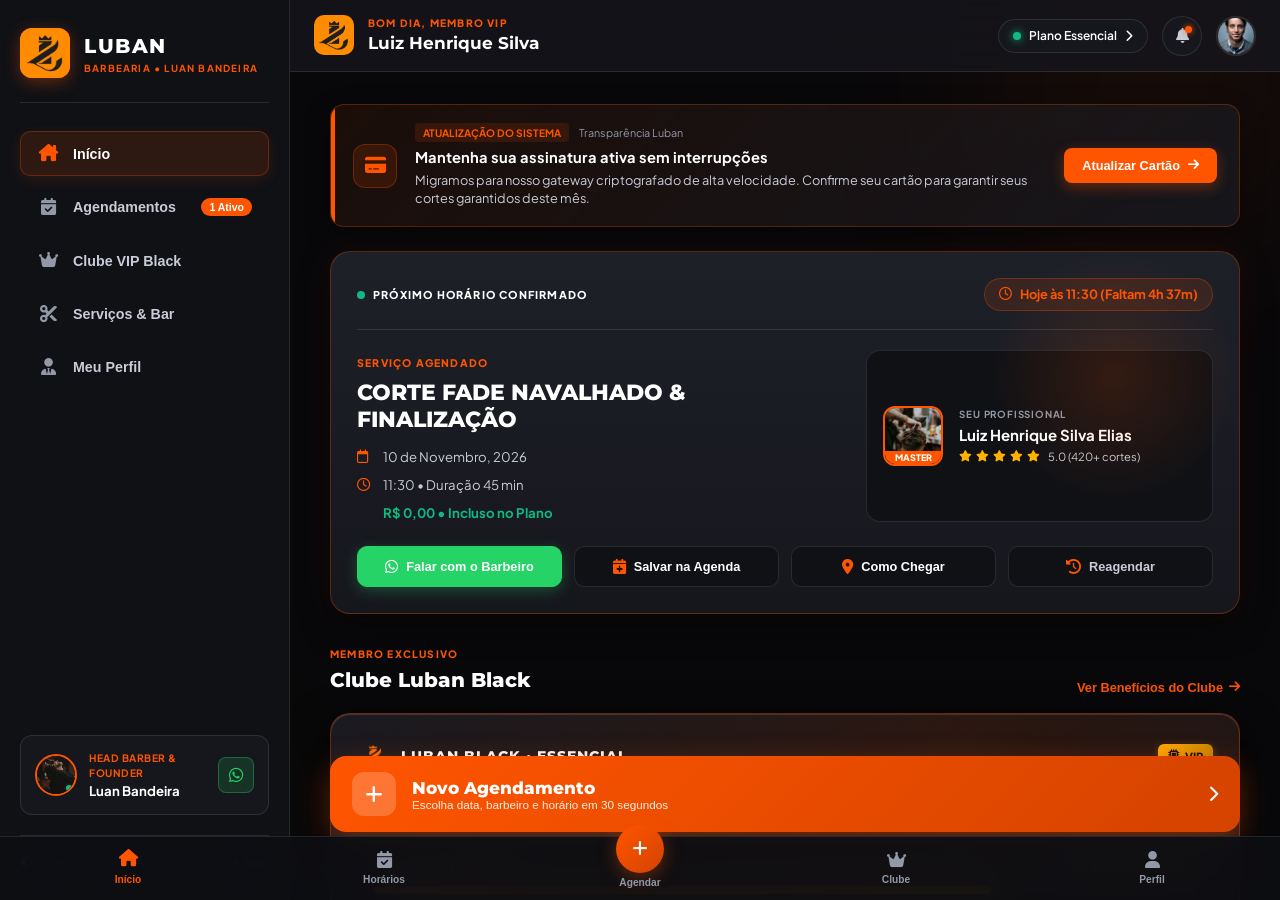
==== commit 1ec938b8: "refactor(ui): remove area do assinante and upgrade typography to Montserrat + Plus Jakarta Sans" ====
--- a/index.html
+++ b/index.html
@@ -18,10 +18,10 @@
   <link rel="icon" type="image/png" href="assets/logo-luban.png">
   <link rel="apple-touch-icon" href="assets/logo-luban.png">
 
-  <!-- Fontes de Alta Performance: Syne (Títulos Luxury) e Plus Jakarta Sans (Interface Fluida) -->
+  <!-- Tipografia de Alto Padrão & Legibilidade Máxima (Montserrat + Plus Jakarta Sans) -->
   <link rel="preconnect" href="https://fonts.googleapis.com">
   <link rel="preconnect" href="https://fonts.gstatic.com" crossorigin>
-  <link href="https://fonts.googleapis.com/css2?family=Plus+Jakarta+Sans:wght@300;400;500;600;700;800&family=Syne:wght@600;700;800&display=swap" rel="stylesheet">
+  <link href="https://fonts.googleapis.com/css2?family=Montserrat:ital,wght@0,400;0,500;0,600;0,700;0,800;0,900;1,400;1,600;1,700&family=Plus+Jakarta+Sans:ital,wght@0,400;0,500;0,600;0,700;0,800;1,400;1,600&display=swap" rel="stylesheet">
   
   <!-- Font Awesome 6 Icons -->
   <link rel="stylesheet" href="https://cdnjs.cloudflare.com/ajax/libs/font-awesome/6.4.0/css/all.min.css">
--- a/styles.css
+++ b/styles.css
@@ -29,15 +29,15 @@
   --status-red: #ef4444;
 
   /* Typography Colors */
-  --text-primary: #fcfcfd;
-  --text-secondary: #a2a3b0;
-  --text-muted: #6a6b78;
-  --border-subtle: rgba(255, 255, 255, 0.08);
-  --border-bright: rgba(255, 255, 255, 0.16);
+  --text-primary: #ffffff;
+  --text-secondary: #c9ccd8;
+  --text-muted: #9398a7;
+  --border-subtle: rgba(255, 255, 255, 0.10);
+  --border-bright: rgba(255, 255, 255, 0.20);
 
   /* Typography Families */
-  --font-heading: 'Syne', -apple-system, BlinkMacSystemFont, sans-serif;
-  --font-body: 'Plus Jakarta Sans', -apple-system, BlinkMacSystemFont, sans-serif;
+  --font-heading: 'Montserrat', 'Plus Jakarta Sans', -apple-system, BlinkMacSystemFont, 'Segoe UI', Roboto, sans-serif;
+  --font-body: 'Plus Jakarta Sans', -apple-system, BlinkMacSystemFont, 'Segoe UI', Roboto, sans-serif;
 
   /* Transitions & Shadows */
   --transition-fast: 0.18s cubic-bezier(0.16, 1, 0.3, 1);
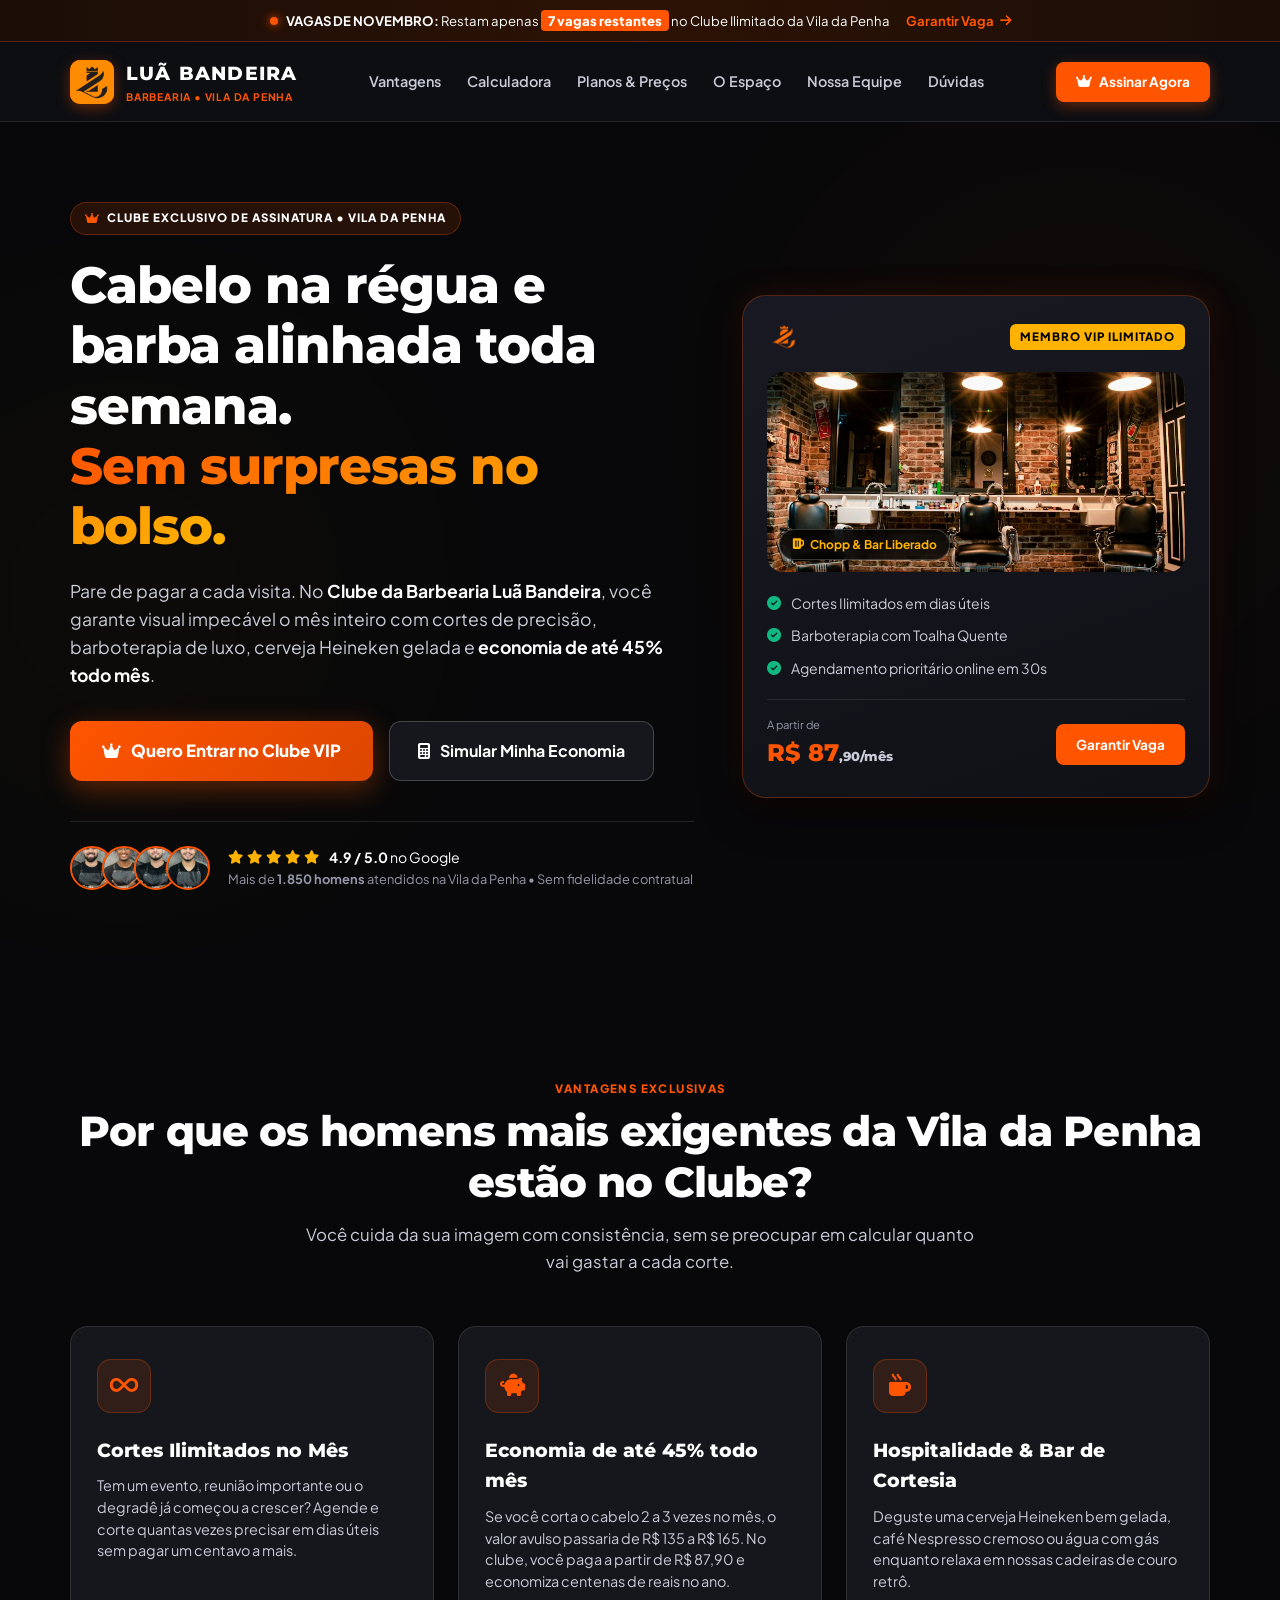
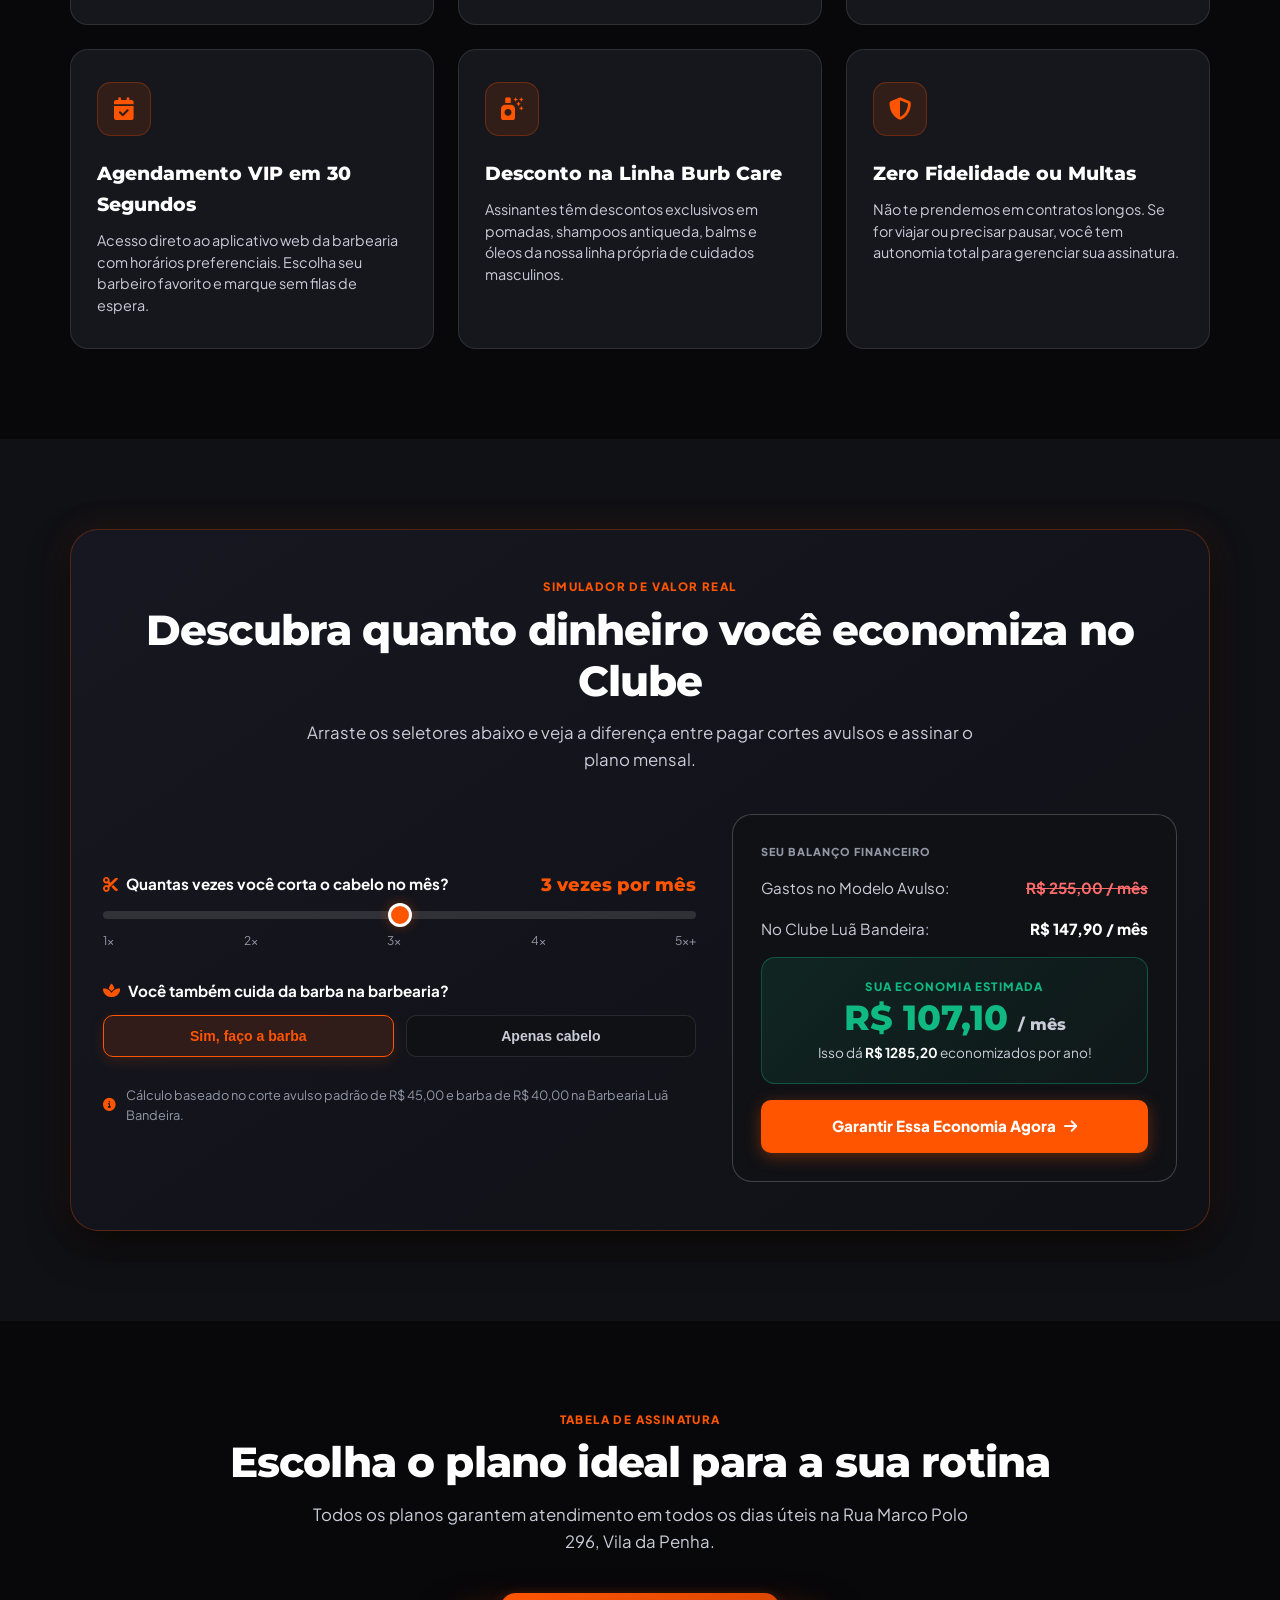
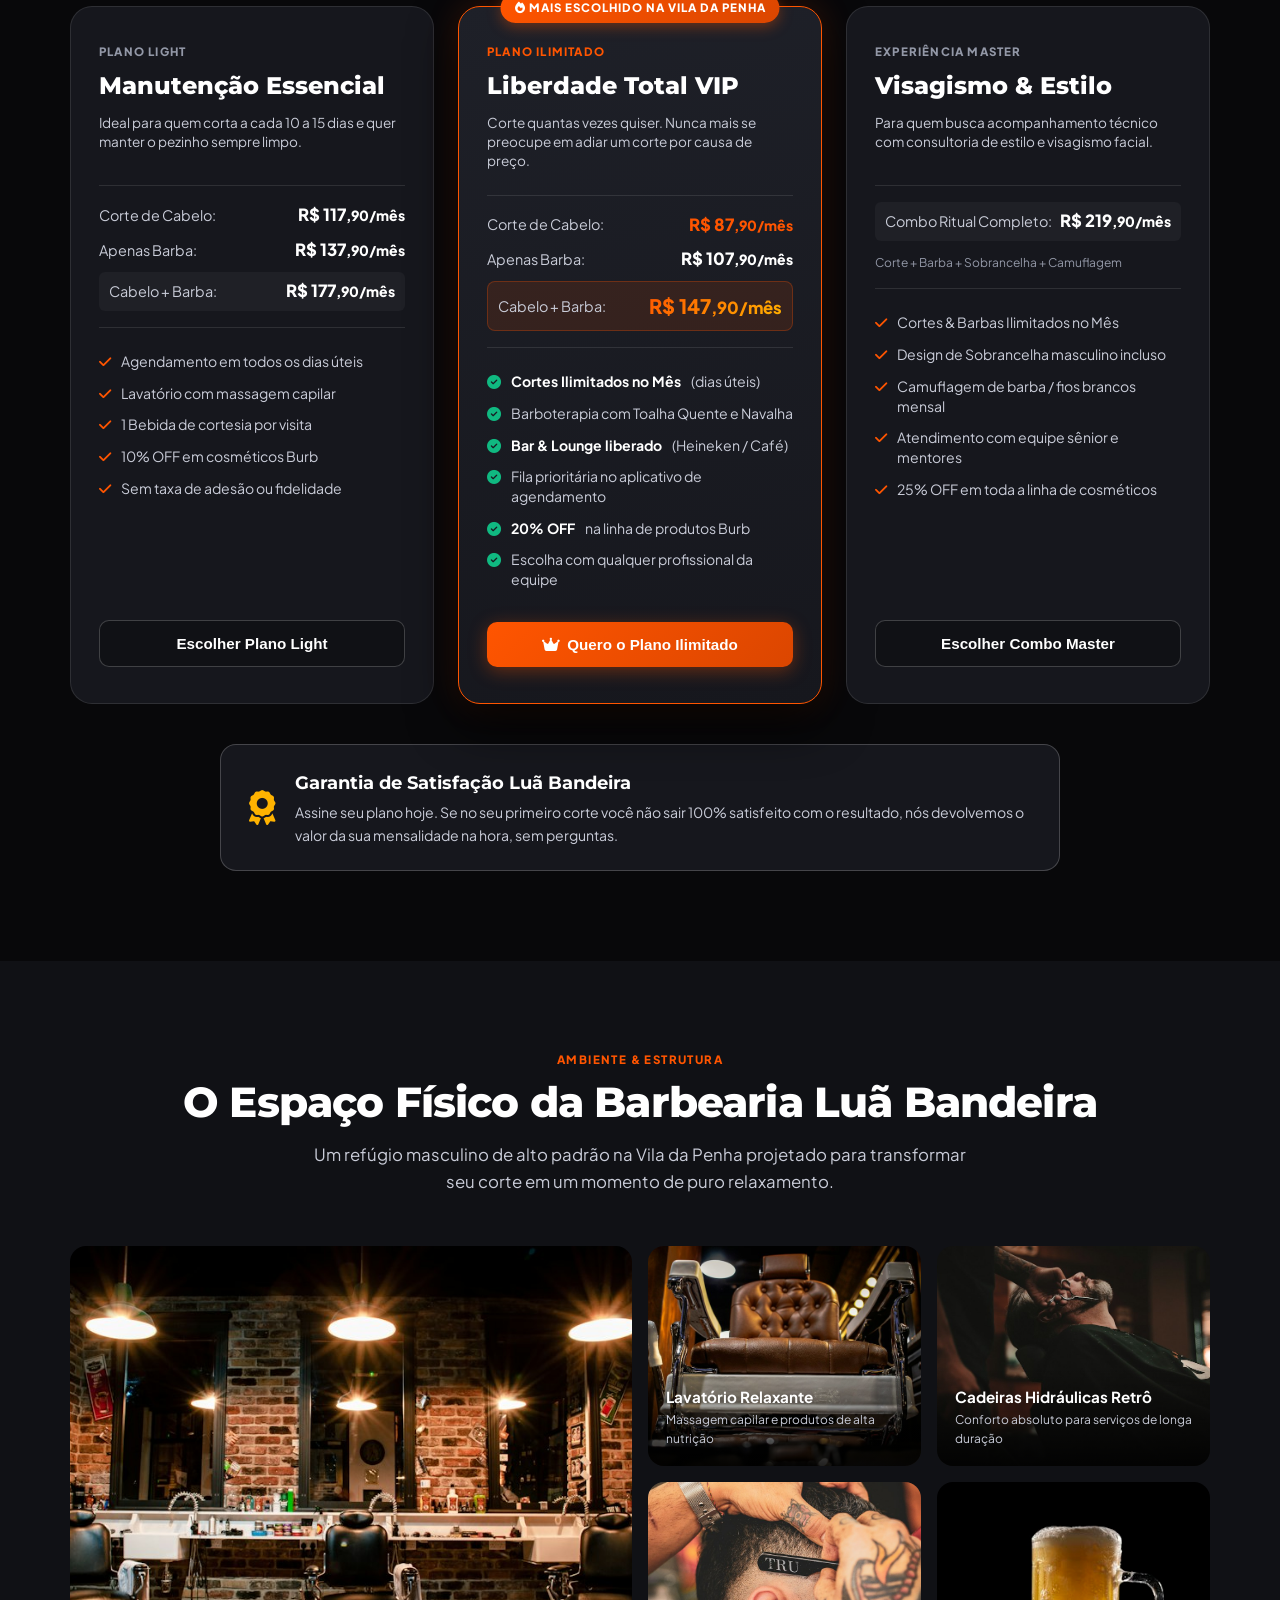
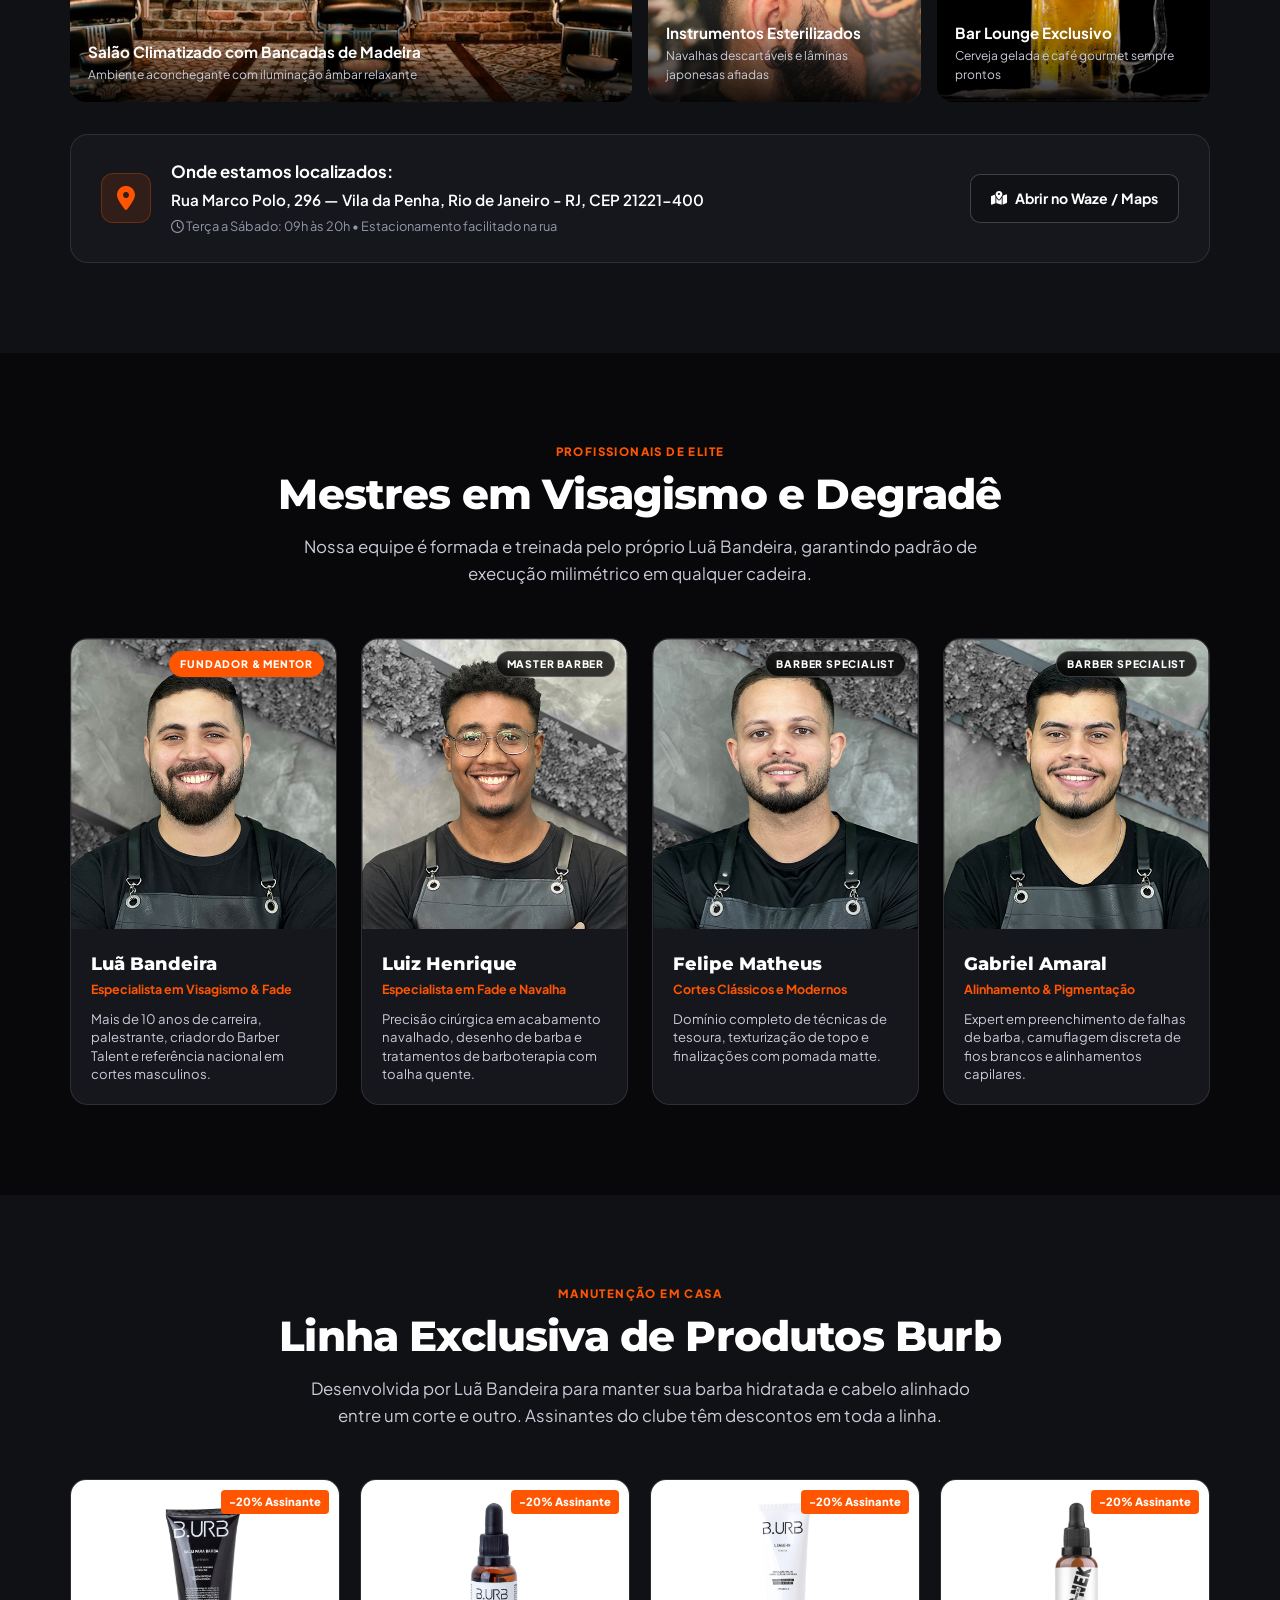
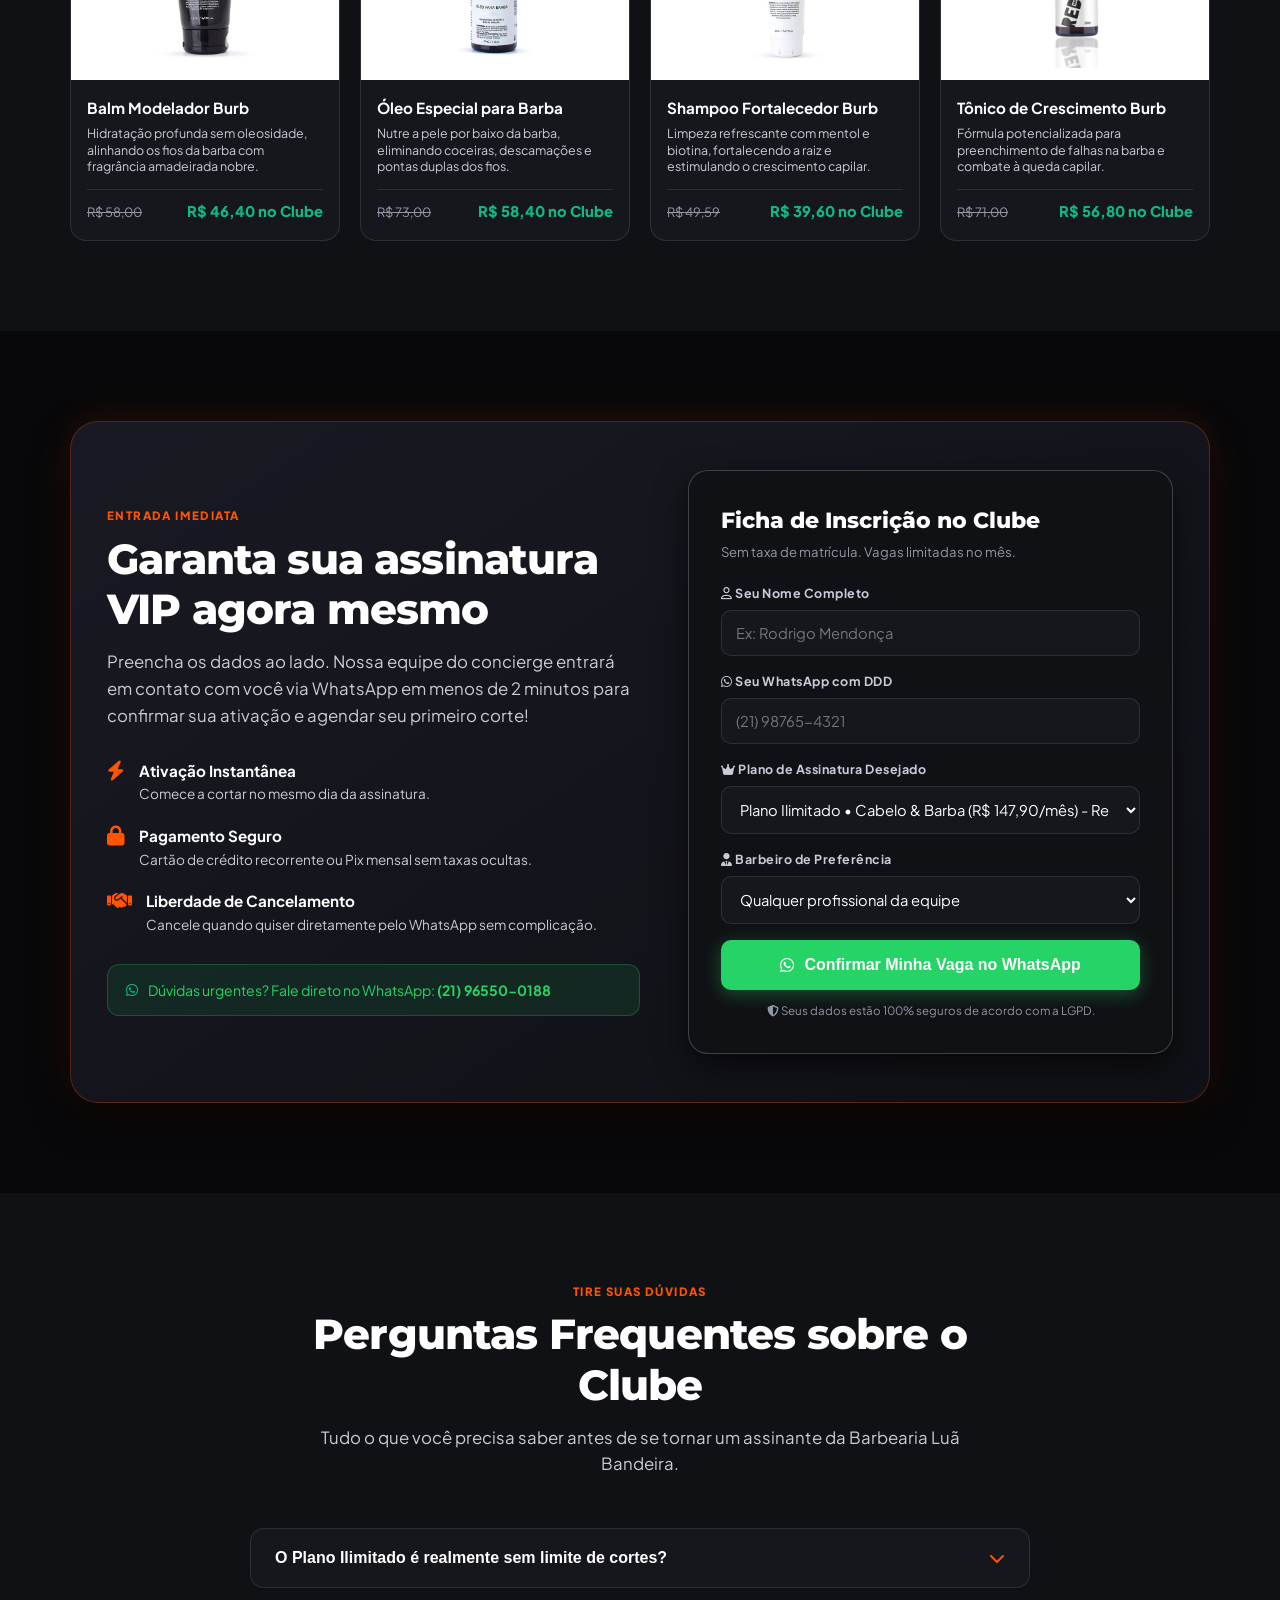
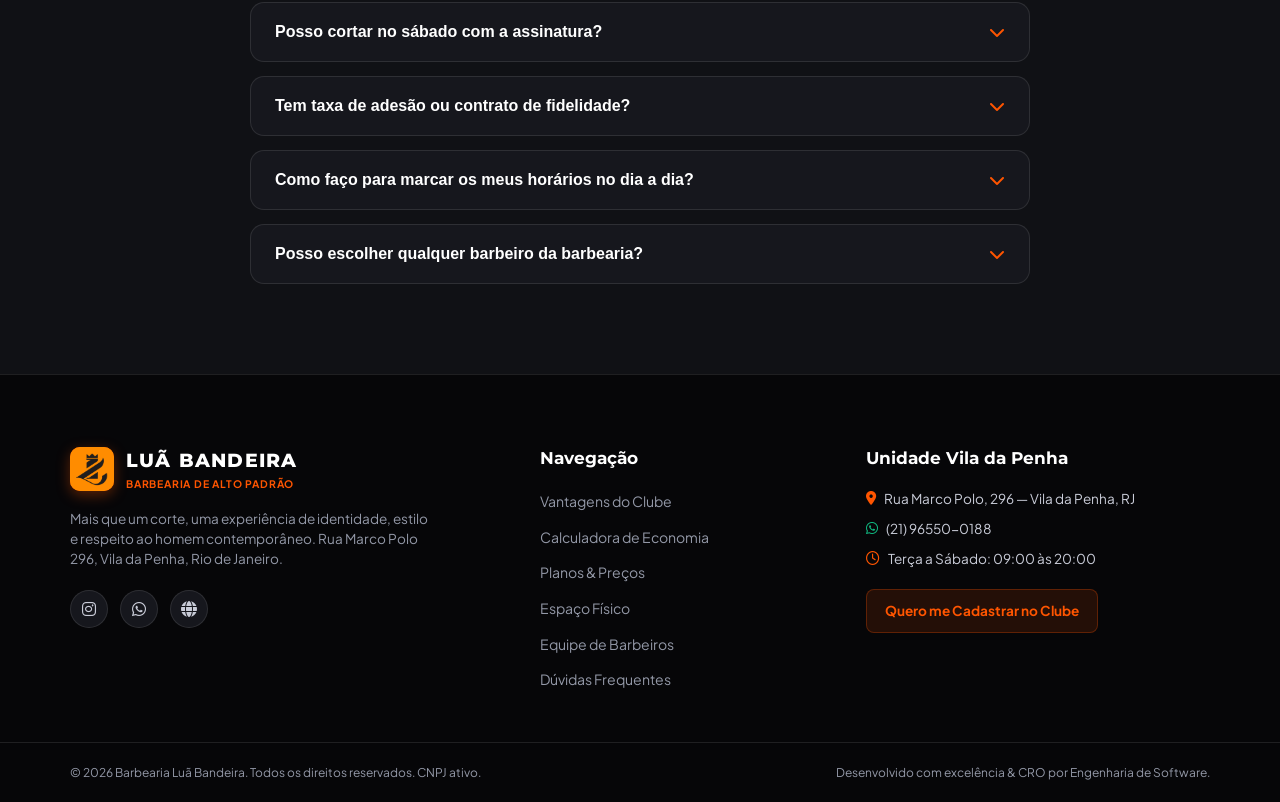
==== commit e392bb24: "refactor(routing): set landing page as main index.html and scheduling app as agendamento.html" ====
--- a/index.html
+++ b/index.html
@@ -4,1025 +4,908 @@
   <meta charset="UTF-8">
   <meta http-equiv="X-UA-Compatible" content="IE=edge">
   <meta name="viewport" content="width=device-width, initial-scale=1.0, maximum-scale=1.0, user-scalable=no">
-  <title>Luban Barbearia | Excelência & Agendamento VIP por Luan Bandeira</title>
+  <title>Clube de Assinatura | Barbearia Luã Bandeira — Vila da Penha, RJ</title>
   
-  <!-- Meta Tags de Alto Padrão -->
-  <meta name="description" content="Sistema exclusivo de agendamento da Luban Barbearia. Cortes de precisão, barboterapia de luxo e clube de assinatura em ambiente premium por Luan Bandeira.">
-  <meta name="keywords" content="barbearia de luxo, luan bandeira, luban barbearia, corte degradê, barboterapia, clube do assinante">
-  <meta name="apple-mobile-web-app-capable" content="yes">
-  <meta name="apple-mobile-web-app-status-bar-style" content="black-translucent">
-  <meta name="apple-mobile-web-app-title" content="Luban Barbearia">
+  <!-- Meta Tags de Alta Conversão & SEO Local -->
+  <meta name="description" content="Mantenha seu corte e barba sempre na régua sem pagar toda vez que senta na cadeira. Conheça o Clube de Assinatura da Barbearia Luã Bandeira na Vila da Penha. Economize até 45% todo mês com cortes ilimitados, ambiente de luxo e chopp gelado.">
+  <meta name="keywords" content="barbearia vila da penha, luã bandeira, clube de assinatura barbearia, corte ilimitado rj, barboterapia vila da penha, barbearia de luxo rj">
+  <meta name="author" content="Luã Bandeira">
   <meta name="theme-color" content="#08080a">
   
-  <!-- Favicon & Touch Icons -->
+  <!-- Favicon -->
   <link rel="icon" type="image/png" href="assets/logo-luban.png">
   <link rel="apple-touch-icon" href="assets/logo-luban.png">
 
-  <!-- Tipografia de Alto Padrão & Legibilidade Máxima (Montserrat + Plus Jakarta Sans) -->
+  <!-- Open Graph / Redes Sociais -->
+  <meta property="og:type" content="website">
+  <meta property="og:title" content="Clube de Assinatura VIP • Barbearia Luã Bandeira">
+  <meta property="og:description" content="Cabelo e barba sempre impecáveis com cortes ilimitados na Vila da Penha. Economia real de até 45% por mês.">
+  <meta property="og:image" content="assets/space/espaco-interior-retro.jpg">
+
+  <!-- Schema.org Local Business para SEO -->
+  <script type="application/ld+json">
+  {
+    "@context": "https://schema.org",
+    "@type": "BarberShop",
+    "name": "Barbearia Luã Bandeira",
+    "image": "https://barbearia.luabandeira.com.br/wp-content/uploads/2025/04/LOGO-LUA-BANDEIRA-SEM-FUNDO.png",
+    "address": {
+      "@type": "PostalAddress",
+      "streetAddress": "Rua Marco Polo, 296",
+      "addressLocality": "Vila da Penha",
+      "addressRegion": "RJ",
+      "postalCode": "21221-400",
+      "addressCountry": "BR"
+    },
+    "founder": {
+      "@type": "Person",
+      "name": "Luã Bandeira"
+    },
+    "priceRange": "$$",
+    "telephone": "+5521965500188"
+  }
+  </script>
+
+  <!-- Google Fonts: Montserrat (Headings Luxury) & Plus Jakarta Sans (Body Ultra-Legível) -->
   <link rel="preconnect" href="https://fonts.googleapis.com">
   <link rel="preconnect" href="https://fonts.gstatic.com" crossorigin>
   <link href="https://fonts.googleapis.com/css2?family=Montserrat:ital,wght@0,400;0,500;0,600;0,700;0,800;0,900;1,400;1,600;1,700&family=Plus+Jakarta+Sans:ital,wght@0,400;0,500;0,600;0,700;0,800;1,400;1,600&display=swap" rel="stylesheet">
-  
+
   <!-- Font Awesome 6 Icons -->
   <link rel="stylesheet" href="https://cdnjs.cloudflare.com/ajax/libs/font-awesome/6.4.0/css/all.min.css">
-  
-  <!-- Estilos Customizados -->
-  <link rel="stylesheet" href="styles.css">
+
+  <!-- Estilos Customizados da Landing Page -->
+  <link rel="stylesheet" href="landing-styles.css">
 </head>
-<body class="dark-theme">
-  <!-- Efeitos de Iluminação Ambiente (GPU) -->
-  <div class="ambient-glow glow-top"></div>
-  <div class="ambient-glow glow-bottom"></div>
-
-  <!-- Layout Principal -->
-  <div class="app-layout">
-    
-    <!-- SIDEBAR EXECUTIVA (DESKTOP) -->
-    <aside class="sidebar-desktop">
-      <div class="sidebar-brand">
-        <div class="brand-logo-wrapper">
-          <img src="assets/logo-luban.png" alt="Luban Barbearia Logo" class="brand-logo-img">
-        </div>
-        <div class="brand-text-wrapper">
-          <span class="brand-title">LUBAN</span>
-          <span class="brand-subtitle">BARBEARIA • LUAN BANDEIRA</span>
-        </div>
-      </div>
-
-      <!-- Menu Principal -->
-      <nav class="sidebar-nav">
-        <button class="nav-item active" data-view="home">
-          <i class="fa-solid fa-house-chimney"></i>
-          <span>Início</span>
-        </button>
-        <button class="nav-item" data-view="appointments">
-          <i class="fa-solid fa-calendar-check"></i>
-          <span>Agendamentos</span>
-          <span class="badge-pill">1 Ativo</span>
-        </button>
-        <button class="nav-item" data-view="club">
+<body>
+
+  <!-- TOP ANNOUNCEMENT BAR (URGÊNCIA & ESCASSEZ VIP) -->
+  <div class="top-announcement-bar">
+    <div class="announcement-content">
+      <span class="pulse-dot"></span>
+      <span><strong>VAGAS DE NOVEMBRO:</strong> Restam apenas <span class="badge-vagas" id="vagasCount">5 vagas</span> no Clube Ilimitado da Vila da Penha</span>
+    </div>
+    <a href="#planos" class="announcement-cta">Garantir Vaga <i class="fa-solid fa-arrow-right"></i></a>
+  </div>
+
+  <!-- HEADER NAVEGAÇÃO -->
+  <header class="main-navbar">
+    <div class="container navbar-container">
+      <a href="#" class="brand-link">
+        <div class="brand-logo-circle">
+          <img src="assets/logo-luban.png" alt="Barbearia Luã Bandeira">
+        </div>
+        <div class="brand-text">
+          <span class="brand-name">LUÃ BANDEIRA</span>
+          <span class="brand-badge">BARBEARIA • VILA DA PENHA</span>
+        </div>
+      </a>
+
+      <nav class="nav-links d-none d-lg-flex">
+        <a href="#beneficios">Vantagens</a>
+        <a href="#calculadora">Calculadora</a>
+        <a href="#planos">Planos & Preços</a>
+        <a href="#espaco">O Espaço</a>
+        <a href="#barbeiros">Nossa Equipe</a>
+        <a href="#faq">Dúvidas</a>
+      </nav>
+
+      <div class="navbar-actions">
+        <a href="#cadastro" class="btn-cta-nav">
           <i class="fa-solid fa-crown"></i>
-          <span>Clube VIP Black</span>
-        </button>
-        <button class="nav-item" data-view="services">
-          <i class="fa-solid fa-scissors"></i>
-          <span>Serviços & Bar</span>
-        </button>
-        <button class="nav-item" data-view="profile">
-          <i class="fa-solid fa-user-tie"></i>
-          <span>Meu Perfil</span>
-        </button>
-      </nav>
-
-      <!-- Card do Barbeiro Fundador -->
-      <div class="sidebar-founder-card">
-        <div class="founder-avatar">
-          <img src="assets/barber-luan.jpg" alt="Luan Bandeira">
-          <span class="online-indicator"></span>
-        </div>
-        <div class="founder-info">
-          <span class="founder-role">Head Barber & Founder</span>
-          <span class="founder-name">Luan Bandeira</span>
-        </div>
-        <button class="btn-concierge-quick" id="btnSidebarConcierge" title="Falar no WhatsApp com o Luan">
-          <i class="fa-brands fa-whatsapp"></i>
-        </button>
-      </div>
-
-      <!-- Rodapé Sidebar -->
-      <div class="sidebar-footer">
-        <div class="app-version">
-          <i class="fa-solid fa-shield-halved"></i>
-          <span>Luban Pro Experience • 2026</span>
-        </div>
-        <button class="btn-logout-sidebar" id="btnLogoutSidebar">
-          <i class="fa-solid fa-arrow-right-from-bracket"></i>
-          <span>Sair</span>
-        </button>
-      </div>
-    </aside>
-
-    <!-- ÁREA DE CONTEÚDO PRINCIPAL -->
-    <main class="main-content-viewport">
-      
-      <!-- HEADER MOBILE & TOPBAR -->
-      <header class="topbar-glass">
-        <div class="topbar-left">
-          <div class="mobile-logo-circle d-lg-none">
-            <img src="assets/logo-luban.png" alt="Luban Logo">
-          </div>
-          <div class="user-greeting-box">
-            <span class="greeting-subtitle">BOM DIA, MEMBRO VIP</span>
-            <h1 class="greeting-title">Luiz Henrique Silva</h1>
-          </div>
-        </div>
-
-        <div class="topbar-right">
-          <!-- Selo do Plano -->
-          <div class="plan-status-pill" id="btnOpenPlanDetails">
-            <span class="status-dot"></span>
-            <span class="plan-label">Plano Essencial</span>
-            <i class="fa-solid fa-chevron-right"></i>
-          </div>
-
-          <!-- Sino de Notificações -->
-          <div class="action-circle-btn" id="btnNotifications" title="Notificações">
-            <i class="fa-solid fa-bell"></i>
-            <span class="notification-indicator"></span>
-          </div>
-
-          <!-- Avatar com Foto -->
-          <div class="profile-avatar-top" id="btnHeaderProfile" title="Perfil">
-            <img src="assets/client-avatar.jpg" alt="Luiz Henrique">
-          </div>
-        </div>
-      </header>
-
-      <!-- CONTAINER DE VIEWS -->
-      <div class="viewport-scroll-area">
+          <span>Assinar Agora</span>
+        </a>
+      </div>
+    </div>
+  </header>
+
+  <!-- ============================================== -->
+  <!-- HERO SECTION (PROPOSTA DE VALOR & NEURODESIGN) -->
+  <!-- ============================================== -->
+  <section class="hero-section">
+    <div class="ambient-glow glow-hero-1"></div>
+    <div class="ambient-glow glow-hero-2"></div>
+
+    <div class="container hero-container">
+      <div class="hero-content">
+        <div class="hero-pill-badge">
+          <i class="fa-solid fa-crown text-orange"></i>
+          <span>CLUBE EXCLUSIVO DE ASSINATURA • VILA DA PENHA</span>
+        </div>
+
+        <h1 class="hero-title">
+          Cabelo na régua e barba alinhada toda semana. <br>
+          <span class="text-gradient-orange">Sem surpresas no bolso.</span>
+        </h1>
+
+        <p class="hero-subtitle">
+          Pare de pagar a cada visita. No <strong>Clube da Barbearia Luã Bandeira</strong>, você garante visual impecável o mês inteiro com cortes de precisão, barboterapia de luxo, cerveja Heineken gelada e <strong>economia de até 45% todo mês</strong>.
+        </p>
+
+        <!-- CTAs Principais -->
+        <div class="hero-cta-group">
+          <a href="#planos" class="btn-primary-glow">
+            <i class="fa-solid fa-crown"></i>
+            <span>Quero Entrar no Clube VIP</span>
+          </a>
+          <a href="#calculadora" class="btn-secondary-glass">
+            <i class="fa-solid fa-calculator"></i>
+            <span>Simular Minha Economia</span>
+          </a>
+        </div>
+
+        <!-- Prova Social no Hero -->
+        <div class="hero-social-proof">
+          <div class="proof-avatars">
+            <img src="assets/real/barber-lua-bandeira.png" alt="Luã">
+            <img src="assets/real/barber-luiz-henrique.png" alt="Luiz">
+            <img src="assets/real/barber-felipe-matheus.png" alt="Felipe">
+            <img src="assets/real/barber-gabriel-amaral.png" alt="Gabriel">
+          </div>
+          <div class="proof-text">
+            <div class="stars-row">
+              <i class="fa-solid fa-star"></i>
+              <i class="fa-solid fa-star"></i>
+              <i class="fa-solid fa-star"></i>
+              <i class="fa-solid fa-star"></i>
+              <i class="fa-solid fa-star"></i>
+              <span><strong>4.9 / 5.0</strong> no Google</span>
+            </div>
+            <p>Mais de <strong>1.850 homens</strong> atendidos na Vila da Penha • Sem fidelidade contratual</p>
+          </div>
+        </div>
+      </div>
+
+      <!-- Imagem / Card Destaque Hero -->
+      <div class="hero-visual-card">
+        <div class="hero-card-floating">
+          <div class="hero-card-header">
+            <img src="assets/logo-symbol-orange.png" alt="Monograma Luã Bandeira" class="hero-monogram">
+            <span class="hero-card-tag">MEMBRO VIP ILIMITADO</span>
+          </div>
+
+          <div class="hero-image-wrap">
+            <img src="assets/space/espaco-interior-retro.jpg" alt="Interior Barbearia Luã Bandeira">
+            <div class="hero-overlay-tag">
+              <i class="fa-solid fa-beer-mug-empty"></i> Chopp & Bar Liberado
+            </div>
+          </div>
+
+          <div class="hero-card-body">
+            <div class="hero-perk-row">
+              <i class="fa-solid fa-circle-check text-green"></i>
+              <span>Cortes Ilimitados em dias úteis</span>
+            </div>
+            <div class="hero-perk-row">
+              <i class="fa-solid fa-circle-check text-green"></i>
+              <span>Barboterapia com Toalha Quente</span>
+            </div>
+            <div class="hero-perk-row">
+              <i class="fa-solid fa-circle-check text-green"></i>
+              <span>Agendamento prioritário online em 30s</span>
+            </div>
+          </div>
+
+          <div class="hero-card-footer">
+            <div class="plan-price-small">
+              <span class="from">A partir de</span>
+              <span class="val">R$ 87<small>,90/mês</small></span>
+            </div>
+            <a href="#cadastro" class="btn-micro-cta">Garantir Vaga</a>
+          </div>
+        </div>
+      </div>
+    </div>
+  </section>
+
+  <!-- ============================================== -->
+  <!-- BENEFÍCIOS TANGÍVEIS (POR QUE ENTRAR NO CLUBE?) -->
+  <!-- ============================================== -->
+  <section class="section-padding" id="beneficios">
+    <div class="container">
+      <div class="section-heading text-center">
+        <span class="sub-badge">VANTAGENS EXCLUSIVAS</span>
+        <h2 class="title-h2">Por que os homens mais exigentes da Vila da Penha estão no Clube?</h2>
+        <p class="desc-p">Você cuida da sua imagem com consistência, sem se preocupar em calcular quanto vai gastar a cada corte.</p>
+      </div>
+
+      <div class="perks-grid">
+        <div class="perk-card">
+          <div class="perk-icon-box">
+            <i class="fa-solid fa-infinity"></i>
+          </div>
+          <h3 class="perk-title">Cortes Ilimitados no Mês</h3>
+          <p class="perk-desc">Tem um evento, reunião importante ou o degradê já começou a crescer? Agende e corte quantas vezes precisar em dias úteis sem pagar um centavo a mais.</p>
+        </div>
+
+        <div class="perk-card">
+          <div class="perk-icon-box">
+            <i class="fa-solid fa-piggy-bank"></i>
+          </div>
+          <h3 class="perk-title">Economia de até 45% todo mês</h3>
+          <p class="perk-desc">Se você corta o cabelo 2 a 3 vezes no mês, o valor avulso passaria de R$ 135 a R$ 165. No clube, você paga a partir de R$ 87,90 e economiza centenas de reais no ano.</p>
+        </div>
+
+        <div class="perk-card">
+          <div class="perk-icon-box">
+            <i class="fa-solid fa-mug-hot"></i>
+          </div>
+          <h3 class="perk-title">Hospitalidade & Bar de Cortesia</h3>
+          <p class="perk-desc">Deguste uma cerveja Heineken bem gelada, café Nespresso cremoso ou água com gás enquanto relaxa em nossas cadeiras de couro retrô.</p>
+        </div>
+
+        <div class="perk-card">
+          <div class="perk-icon-box">
+            <i class="fa-solid fa-calendar-check"></i>
+          </div>
+          <h3 class="perk-title">Agendamento VIP em 30 Segundos</h3>
+          <p class="perk-desc">Acesso direto ao aplicativo web da barbearia com horários preferenciais. Escolha seu barbeiro favorito e marque sem filas de espera.</p>
+        </div>
+
+        <div class="perk-card">
+          <div class="perk-icon-box">
+            <i class="fa-solid fa-spray-can-sparkles"></i>
+          </div>
+          <h3 class="perk-title">Desconto na Linha Burb Care</h3>
+          <p class="perk-desc">Assinantes têm descontos exclusivos em pomadas, shampoos antiqueda, balms e óleos da nossa linha própria de cuidados masculinos.</p>
+        </div>
+
+        <div class="perk-card">
+          <div class="perk-icon-box">
+            <i class="fa-solid fa-shield-halved"></i>
+          </div>
+          <h3 class="perk-title">Zero Fidelidade ou Multas</h3>
+          <p class="perk-desc">Não te prendemos em contratos longos. Se for viajar ou precisar pausar, você tem autonomia total para gerenciar sua assinatura.</p>
+        </div>
+      </div>
+    </div>
+  </section>
+
+  <!-- ============================================== -->
+  <!-- CALCULADORA INTERATIVA DE ECONOMIA             -->
+  <!-- ============================================== -->
+  <section class="section-padding bg-surface-dark" id="calculadora">
+    <div class="container">
+      <div class="calculator-wrapper">
+        <div class="calculator-header text-center">
+          <span class="sub-badge">SIMULADOR DE VALOR REAL</span>
+          <h2 class="title-h2">Descubra quanto dinheiro você economiza no Clube</h2>
+          <p class="desc-p">Arraste os seletores abaixo e veja a diferença entre pagar cortes avulsos e assinar o plano mensal.</p>
+        </div>
+
+        <div class="calculator-box-grid">
+          <!-- Controles do Usuário -->
+          <div class="calc-controls">
+            
+            <div class="calc-slider-group">
+              <div class="slider-label-row">
+                <span class="slider-title"><i class="fa-solid fa-scissors"></i> Quantas vezes você corta o cabelo no mês?</span>
+                <span class="slider-val" id="cutFrequencyDisplay">3 vezes</span>
+              </div>
+              <input type="range" min="1" max="5" value="3" id="cutFrequencySlider" class="range-slider">
+              <div class="range-ticks">
+                <span>1x</span>
+                <span>2x</span>
+                <span>3x</span>
+                <span>4x</span>
+                <span>5x+</span>
+              </div>
+            </div>
+
+            <div class="calc-toggle-group">
+              <span class="slider-title"><i class="fa-solid fa-spa"></i> Você também cuida da barba na barbearia?</span>
+              <div class="toggle-buttons">
+                <button type="button" class="btn-toggle active" id="btnBarbaSim" onclick="toggleBarba(true)">Sim, faço a barba</button>
+                <button type="button" class="btn-toggle" id="btnBarbaNao" onclick="toggleBarba(false)">Apenas cabelo</button>
+              </div>
+            </div>
+
+            <div class="calc-info-note">
+              <i class="fa-solid fa-circle-info text-orange"></i>
+              <span>Cálculo baseado no corte avulso padrão de R$ 45,00 e barba de R$ 40,00 na Barbearia Luã Bandeira.</span>
+            </div>
+          </div>
+
+          <!-- Resultado do Comparativo -->
+          <div class="calc-results-card">
+            <span class="results-badge">SEU BALANÇO FINANCEIRO</span>
+
+            <div class="results-row-item">
+              <span class="res-label">Gastos no Modelo Avulso:</span>
+              <span class="res-value avulso" id="costAvulsoDisplay">R$ 255,00 / mês</span>
+            </div>
+
+            <div class="results-row-item">
+              <span class="res-label">No Clube Luã Bandeira:</span>
+              <span class="res-value club" id="costClubDisplay">R$ 147,90 / mês</span>
+            </div>
+
+            <div class="savings-highlight-box">
+              <span class="savings-title">SUA ECONOMIA ESTIMADA</span>
+              <div class="savings-number" id="savingsDisplay">R$ 107,10 <small>/ mês</small></div>
+              <div class="savings-year" id="savingsYearDisplay">Isso dá <strong>R$ 1.285,20</strong> economizados por ano!</div>
+            </div>
+
+            <a href="#cadastro" class="btn-calc-cta" id="btnCalcAction">
+              <span>Garantir Essa Economia Agora</span>
+              <i class="fa-solid fa-arrow-right"></i>
+            </a>
+          </div>
+        </div>
+      </div>
+    </div>
+  </section>
+
+  <!-- ============================================== -->
+  <!-- TABELA OFICIAL DOS PLANOS (CRO HIGH-CONVERT)   -->
+  <!-- ============================================== -->
+  <section class="section-padding" id="planos">
+    <div class="container">
+      <div class="section-heading text-center">
+        <span class="sub-badge">TABELA DE ASSINATURA</span>
+        <h2 class="title-h2">Escolha o plano ideal para a sua rotina</h2>
+        <p class="desc-p">Todos os planos garantem atendimento em todos os dias úteis na Rua Marco Polo 296, Vila da Penha.</p>
+      </div>
+
+      <div class="plans-cards-grid">
         
-        <!-- ============================================== -->
-        <!-- VIEW 1: HOME (INÍCIO VIP)                      -->
-        <!-- ============================================== -->
-        <section class="view-panel active" id="view-home">
+        <!-- CARD 1: PLANO LIGHT -->
+        <div class="plan-card">
+          <div class="plan-header">
+            <span class="plan-tier">PLANO LIGHT</span>
+            <h3 class="plan-name">Manutenção Essencial</h3>
+            <p class="plan-summary">Ideal para quem corta a cada 10 a 15 dias e quer manter o pezinho sempre limpo.</p>
+          </div>
+
+          <div class="plan-price-block">
+            <div class="price-line">
+              <span class="category">Corte de Cabelo:</span>
+              <span class="price-num">R$ 117<small>,90/mês</small></span>
+            </div>
+            <div class="price-line">
+              <span class="category">Apenas Barba:</span>
+              <span class="price-num">R$ 137<small>,90/mês</small></span>
+            </div>
+            <div class="price-line highlight">
+              <span class="category">Cabelo + Barba:</span>
+              <span class="price-num">R$ 177<small>,90/mês</small></span>
+            </div>
+          </div>
+
+          <ul class="plan-features-list">
+            <li><i class="fa-solid fa-check text-orange"></i> Agendamento em todos os dias úteis</li>
+            <li><i class="fa-solid fa-check text-orange"></i> Lavatório com massagem capilar</li>
+            <li><i class="fa-solid fa-check text-orange"></i> 1 Bebida de cortesia por visita</li>
+            <li><i class="fa-solid fa-check text-orange"></i> 10% OFF em cosméticos Burb</li>
+            <li><i class="fa-solid fa-check text-orange"></i> Sem taxa de adesão ou fidelidade</li>
+          </ul>
+
+          <button class="btn-select-plan" onclick="selectPlanForm('Plano Light (Cabelo e Barba - R$ 177,90)')">
+            Escolher Plano Light
+          </button>
+        </div>
+
+        <!-- CARD 2: PLANO ILIMITADO (DESTAQUE MESTRE) -->
+        <div class="plan-card featured-plan">
+          <div class="badge-featured-tag">
+            <i class="fa-solid fa-fire"></i> MAIS ESCOLHIDO NA VILA DA PENHA
+          </div>
+
+          <div class="plan-header">
+            <span class="plan-tier text-orange">PLANO ILIMITADO</span>
+            <h3 class="plan-name">Liberdade Total VIP</h3>
+            <p class="plan-summary">Corte quantas vezes quiser. Nunca mais se preocupe em adiar um corte por causa de preço.</p>
+          </div>
+
+          <div class="plan-price-block">
+            <div class="price-line">
+              <span class="category">Corte de Cabelo:</span>
+              <span class="price-num text-orange">R$ 87<small>,90/mês</small></span>
+            </div>
+            <div class="price-line">
+              <span class="category">Apenas Barba:</span>
+              <span class="price-num">R$ 107<small>,90/mês</small></span>
+            </div>
+            <div class="price-line highlight-gold">
+              <span class="category">Cabelo + Barba:</span>
+              <span class="price-num text-gradient-orange">R$ 147<small>,90/mês</small></span>
+            </div>
+          </div>
+
+          <ul class="plan-features-list">
+            <li><i class="fa-solid fa-circle-check text-green"></i> <strong>Cortes Ilimitados no Mês</strong> (dias úteis)</li>
+            <li><i class="fa-solid fa-circle-check text-green"></i> Barboterapia com Toalha Quente e Navalha</li>
+            <li><i class="fa-solid fa-circle-check text-green"></i> <strong>Bar & Lounge liberado</strong> (Heineken / Café)</li>
+            <li><i class="fa-solid fa-circle-check text-green"></i> Fila prioritária no aplicativo de agendamento</li>
+            <li><i class="fa-solid fa-circle-check text-green"></i> <strong>20% OFF</strong> na linha de produtos Burb</li>
+            <li><i class="fa-solid fa-circle-check text-green"></i> Escolha com qualquer profissional da equipe</li>
+          </ul>
+
+          <button class="btn-select-plan primary" onclick="selectPlanForm('Plano Ilimitado (Cabelo e Barba - R$ 147,90)')">
+            <i class="fa-solid fa-crown"></i> Quero o Plano Ilimitado
+          </button>
+        </div>
+
+        <!-- CARD 3: COMBO COMPLETO RITUAL -->
+        <div class="plan-card">
+          <div class="plan-header">
+            <span class="plan-tier">EXPERIÊNCIA MASTER</span>
+            <h3 class="plan-name">Visagismo & Estilo</h3>
+            <p class="plan-summary">Para quem busca acompanhamento técnico com consultoria de estilo e visagismo facial.</p>
+          </div>
+
+          <div class="plan-price-block">
+            <div class="price-line highlight">
+              <span class="category">Combo Ritual Completo:</span>
+              <span class="price-num">R$ 219<small>,90/mês</small></span>
+            </div>
+            <span class="price-caption">Corte + Barba + Sobrancelha + Camuflagem</span>
+          </div>
+
+          <ul class="plan-features-list">
+            <li><i class="fa-solid fa-check text-orange"></i> Cortes & Barbas Ilimitados no Mês</li>
+            <li><i class="fa-solid fa-check text-orange"></i> Design de Sobrancelha masculino incluso</li>
+            <li><i class="fa-solid fa-check text-orange"></i> Camuflagem de barba / fios brancos mensal</li>
+            <li><i class="fa-solid fa-check text-orange"></i> Atendimento com equipe sênior e mentores</li>
+            <li><i class="fa-solid fa-check text-orange"></i> 25% OFF em toda a linha de cosméticos</li>
+          </ul>
+
+          <button class="btn-select-plan" onclick="selectPlanForm('Combo Visagismo & Estilo (R$ 219,90)')">
+            Escolher Combo Master
+          </button>
+        </div>
+
+      </div>
+
+      <!-- Garantia Sem Riscos -->
+      <div class="risk-reversal-box">
+        <div class="risk-icon"><i class="fa-solid fa-award"></i></div>
+        <div class="risk-text">
+          <h4>Garantia de Satisfação Luã Bandeira</h4>
+          <p>Assine seu plano hoje. Se no seu primeiro corte você não sair 100% satisfeito com o resultado, nós devolvemos o valor da sua mensalidade na hora, sem perguntas.</p>
+        </div>
+      </div>
+    </div>
+  </section>
+
+  <!-- ============================================== -->
+  <!-- CONHEÇA NOSSO ESPAÇO FÍSICO NA VILA DA PENHA   -->
+  <!-- ============================================== -->
+  <section class="section-padding bg-surface-dark" id="espaco">
+    <div class="container">
+      <div class="section-heading text-center">
+        <span class="sub-badge">AMBIENTE & ESTRUTURA</span>
+        <h2 class="title-h2">O Espaço Físico da Barbearia Luã Bandeira</h2>
+        <p class="desc-p">Um refúgio masculino de alto padrão na Vila da Penha projetado para transformar seu corte em um momento de puro relaxamento.</p>
+      </div>
+
+      <div class="gallery-space-grid">
+        <div class="gallery-item large">
+          <img src="assets/space/espaco-interior-retro.jpg" alt="Salão Principal com Cadeiras Retrô">
+          <div class="gallery-caption">
+            <h5>Salão Climatizado com Bancadas de Madeira</h5>
+            <span>Ambiente aconchegante com iluminação âmbar relaxante</span>
+          </div>
+        </div>
+
+        <div class="gallery-item">
+          <img src="assets/space/espaco-lavatorio.jpg" alt="Lavatório com Massagem">
+          <div class="gallery-caption">
+            <h5>Lavatório Relaxante</h5>
+            <span>Massagem capilar e produtos de alta nutrição</span>
+          </div>
+        </div>
+
+        <div class="gallery-item">
+          <img src="assets/space/espaco-cadeiras.jpg" alt="Cadeira Vintage de Couro">
+          <div class="gallery-caption">
+            <h5>Cadeiras Hidráulicas Retrô</h5>
+            <span>Conforto absoluto para serviços de longa duração</span>
+          </div>
+        </div>
+
+        <div class="gallery-item">
+          <img src="assets/space/espaco-navalha.jpg" alt="Instrumentos de Precisão">
+          <div class="gallery-caption">
+            <h5>Instrumentos Esterilizados</h5>
+            <span>Navalhas descartáveis e lâminas japonesas afiadas</span>
+          </div>
+        </div>
+
+        <div class="gallery-item">
+          <img src="assets/drink-heineken.jpg" alt="Chopp e Cervejas de Cortesia">
+          <div class="gallery-caption">
+            <h5>Bar Lounge Exclusivo</h5>
+            <span>Cerveja gelada e café gourmet sempre prontos</span>
+          </div>
+        </div>
+      </div>
+
+      <!-- Card de Localização com Endereço Verificado -->
+      <div class="location-banner">
+        <div class="loc-icon-pin">
+          <i class="fa-solid fa-location-dot"></i>
+        </div>
+        <div class="loc-details">
+          <h4>Onde estamos localizados:</h4>
+          <p class="loc-address">Rua Marco Polo, 296 — Vila da Penha, Rio de Janeiro - RJ, CEP 21221-400</p>
+          <span class="loc-hours"><i class="fa-regular fa-clock"></i> Terça a Sábado: 09h às 20h • Estacionamento facilitado na rua</span>
+        </div>
+        <a href="https://www.google.com/maps/search/?api=1&query=Rua+Marco+Polo+296+Vila+da+Penha+Rio+de+Janeiro" target="_blank" class="btn-open-maps">
+          <i class="fa-solid fa-map-location-dot"></i> Abrir no Waze / Maps
+        </a>
+      </div>
+    </div>
+  </section>
+
+  <!-- ============================================== -->
+  <!-- EQUIPE DE PROFISSIONAIS (AUTORIDADE REAL)      -->
+  <!-- ============================================== -->
+  <section class="section-padding" id="barbeiros">
+    <div class="container">
+      <div class="section-heading text-center">
+        <span class="sub-badge">PROFISSIONAIS DE ELITE</span>
+        <h2 class="title-h2">Mestres em Visagismo e Degradê</h2>
+        <p class="desc-p">Nossa equipe é formada e treinada pelo próprio Luã Bandeira, garantindo padrão de execução milimétrico em qualquer cadeira.</p>
+      </div>
+
+      <div class="barbers-team-grid">
+        
+        <div class="barber-profile-card">
+          <div class="barber-img-container">
+            <img src="assets/real/barber-lua-bandeira.png" alt="Luã Bandeira">
+            <span class="role-badge founder">FUNDADOR & MENTOR</span>
+          </div>
+          <div class="barber-card-info">
+            <h3 class="barber-name">Luã Bandeira</h3>
+            <span class="barber-spec">Especialista em Visagismo & Fade</span>
+            <p class="barber-bio">Mais de 10 anos de carreira, palestrante, criador do Barber Talent e referência nacional em cortes masculinos.</p>
+          </div>
+        </div>
+
+        <div class="barber-profile-card">
+          <div class="barber-img-container">
+            <img src="assets/real/barber-luiz-henrique.png" alt="Luiz Henrique">
+            <span class="role-badge">MASTER BARBER</span>
+          </div>
+          <div class="barber-card-info">
+            <h3 class="barber-name">Luiz Henrique</h3>
+            <span class="barber-spec">Especialista em Fade e Navalha</span>
+            <p class="barber-bio">Precisão cirúrgica em acabamento navalhado, desenho de barba e tratamentos de barboterapia com toalha quente.</p>
+          </div>
+        </div>
+
+        <div class="barber-profile-card">
+          <div class="barber-img-container">
+            <img src="assets/real/barber-felipe-matheus.png" alt="Felipe Matheus">
+            <span class="role-badge">BARBER SPECIALIST</span>
+          </div>
+          <div class="barber-card-info">
+            <h3 class="barber-name">Felipe Matheus</h3>
+            <span class="barber-spec">Cortes Clássicos e Modernos</span>
+            <p class="barber-bio">Domínio completo de técnicas de tesoura, texturização de topo e finalizações com pomada matte.</p>
+          </div>
+        </div>
+
+        <div class="barber-profile-card">
+          <div class="barber-img-container">
+            <img src="assets/real/barber-gabriel-amaral.png" alt="Gabriel Amaral">
+            <span class="role-badge">BARBER SPECIALIST</span>
+          </div>
+          <div class="barber-card-info">
+            <h3 class="barber-name">Gabriel Amaral</h3>
+            <span class="barber-spec">Alinhamento & Pigmentação</span>
+            <p class="barber-bio">Expert em preenchimento de falhas de barba, camuflagem discreta de fios brancos e alinhamentos capilares.</p>
+          </div>
+        </div>
+
+      </div>
+    </div>
+  </section>
+
+  <!-- ============================================== -->
+  <!-- LINHA DE PRODUTOS BURB (CUIDADOS EM CASA)      -->
+  <!-- ============================================== -->
+  <section class="section-padding bg-surface-dark" id="produtos">
+    <div class="container">
+      <div class="section-heading text-center">
+        <span class="sub-badge">MANUTENÇÃO EM CASA</span>
+        <h2 class="title-h2">Linha Exclusiva de Produtos Burb</h2>
+        <p class="desc-p">Desenvolvida por Luã Bandeira para manter sua barba hidratada e cabelo alinhado entre um corte e outro. Assinantes do clube têm descontos em toda a linha.</p>
+      </div>
+
+      <div class="products-carousel-grid">
+        <div class="product-item-card">
+          <div class="product-thumb">
+            <img src="assets/real/balm-burb.webp" alt="Balm para Barba Burb">
+            <span class="product-discount-tag">-20% Assinante</span>
+          </div>
+          <div class="product-body">
+            <h4 class="product-title">Balm Modelador Burb</h4>
+            <p class="product-desc">Hidratação profunda sem oleosidade, alinhando os fios da barba com fragrância amadeirada nobre.</p>
+            <div class="product-pricing">
+              <span class="price-reg">R$ 58,00</span>
+              <span class="price-vip">R$ 46,40 no Clube</span>
+            </div>
+          </div>
+        </div>
+
+        <div class="product-item-card">
+          <div class="product-thumb">
+            <img src="assets/real/oleo-branco-burb.webp" alt="Óleo para Barba Burb">
+            <span class="product-discount-tag">-20% Assinante</span>
+          </div>
+          <div class="product-body">
+            <h4 class="product-title">Óleo Especial para Barba</h4>
+            <p class="product-desc">Nutre a pele por baixo da barba, eliminando coceiras, descamações e pontas duplas dos fios.</p>
+            <div class="product-pricing">
+              <span class="price-reg">R$ 73,00</span>
+              <span class="price-vip">R$ 58,40 no Clube</span>
+            </div>
+          </div>
+        </div>
+
+        <div class="product-item-card">
+          <div class="product-thumb">
+            <img src="assets/real/shampoo-burb.jpg" alt="Shampoo Burb">
+            <span class="product-discount-tag">-20% Assinante</span>
+          </div>
+          <div class="product-body">
+            <h4 class="product-title">Shampoo Fortalecedor Burb</h4>
+            <p class="product-desc">Limpeza refrescante com mentol e biotina, fortalecendo a raiz e estimulando o crescimento capilar.</p>
+            <div class="product-pricing">
+              <span class="price-reg">R$ 49,59</span>
+              <span class="price-vip">R$ 39,60 no Clube</span>
+            </div>
+          </div>
+        </div>
+
+        <div class="product-item-card">
+          <div class="product-thumb">
+            <img src="assets/real/minox-burb.webp" alt="Minoxidil Burb">
+            <span class="product-discount-tag">-20% Assinante</span>
+          </div>
+          <div class="product-body">
+            <h4 class="product-title">Tônico de Crescimento Burb</h4>
+            <p class="product-desc">Fórmula potencializada para preenchimento de falhas na barba e combate à queda capilar.</p>
+            <div class="product-pricing">
+              <span class="price-reg">R$ 71,00</span>
+              <span class="price-vip">R$ 56,80 no Clube</span>
+            </div>
+          </div>
+        </div>
+      </div>
+    </div>
+  </section>
+
+  <!-- ============================================== -->
+  <!-- FORMULÁRIO DE CADASTRO VIP (CONVERSÃO DIRETA)  -->
+  <!-- ============================================== -->
+  <section class="section-padding" id="cadastro">
+    <div class="container">
+      <div class="checkout-card-wrapper">
+        <div class="checkout-grid">
           
-          <!-- BANNER CONCIERGE ELEGANTE (Substituição ao antigo alerta alarmista) -->
-          <div class="concierge-status-card">
-            <div class="status-card-icon">
-              <i class="fa-solid fa-credit-card"></i>
-            </div>
-            <div class="status-card-content">
-              <div class="status-card-header">
-                <span class="badge-soft-orange">Atualização do Sistema</span>
-                <span class="text-xs text-muted">Transparência Luban</span>
-              </div>
-              <h3 class="status-card-title">Mantenha sua assinatura ativa sem interrupções</h3>
-              <p class="status-card-desc">
-                Migramos para nosso gateway criptografado de alta velocidade. Confirme seu cartão para garantir seus cortes garantidos deste mês.
-              </p>
-            </div>
-            <button class="btn-card-action" id="btnOpenCardModal">
-              <span>Atualizar Cartão</span>
-              <i class="fa-solid fa-arrow-right"></i>
-            </button>
-          </div>
-
-          <!-- HERO CARD: PRÓXIMO ATENDIMENTO VIP (LIVE COUNTDOWN) -->
-          <div class="next-appointment-hero">
-            <div class="hero-top-bar">
-              <div class="badge-live-tag">
-                <span class="pulse-green"></span>
-                <span>PRÓXIMO HORÁRIO CONFIRMADO</span>
-              </div>
-              <div class="countdown-badge" id="countdownTimer">
-                <i class="fa-regular fa-clock"></i>
-                <span id="countdownText">Hoje às 11:30 (Em instantes)</span>
-              </div>
-            </div>
-
-            <div class="hero-body-grid">
-              <!-- Detalhes do Corte -->
-              <div class="appointment-primary-info">
-                <span class="service-category">SERVIÇO AGENDADO</span>
-                <h2 class="service-name">CORTE FADE NAVALHADO & FINALIZAÇÃO</h2>
-                
-                <div class="service-meta-tags">
-                  <span class="meta-item"><i class="fa-regular fa-calendar"></i> 10 de Novembro, 2026</span>
-                  <span class="meta-item"><i class="fa-regular fa-clock"></i> 11:30 • Duração 45 min</span>
-                  <span class="meta-item badge-free"><i class="fa-solid fa-shield-check"></i> R$ 0,00 • Incluso no Plano</span>
+          <!-- Coluna 1: Argumentos & Benefícios -->
+          <div class="checkout-info-col">
+            <span class="sub-badge">ENTRADA IMEDIATA</span>
+            <h2 class="title-h2 text-white">Garanta sua assinatura VIP agora mesmo</h2>
+            <p class="desc-p text-secondary">
+              Preencha os dados ao lado. Nossa equipe do concierge entrará em contato com você via WhatsApp em menos de 2 minutos para confirmar sua ativação e agendar seu primeiro corte!
+            </p>
+
+            <div class="checkout-perks-summary">
+              <div class="chk-item">
+                <i class="fa-solid fa-bolt text-orange"></i>
+                <div>
+                  <strong>Ativação Instantânea</strong>
+                  <p>Comece a cortar no mesmo dia da assinatura.</p>
                 </div>
               </div>
 
-              <!-- Barbeiro Responsável -->
-              <div class="barber-assigned-card">
-                <div class="barber-photo-box">
-                  <img src="assets/barber-luiz.jpg" alt="Luiz Henrique Silva Elias">
-                  <span class="badge-barber-rank">Master</span>
-                </div>
-                <div class="barber-meta">
-                  <span class="label-pro">SEU PROFISSIONAL</span>
-                  <h4 class="name-pro">Luiz Henrique Silva Elias</h4>
-                  <div class="barber-rating">
-                    <i class="fa-solid fa-star"></i>
-                    <i class="fa-solid fa-star"></i>
-                    <i class="fa-solid fa-star"></i>
-                    <i class="fa-solid fa-star"></i>
-                    <i class="fa-solid fa-star"></i>
-                    <span>5.0 (420+ cortes)</span>
-                  </div>
+              <div class="chk-item">
+                <i class="fa-solid fa-lock text-orange"></i>
+                <div>
+                  <strong>Pagamento Seguro</strong>
+                  <p>Cartão de crédito recorrente ou Pix mensal sem taxas ocultas.</p>
                 </div>
               </div>
-            </div>
-
-            <!-- Botões de Ação Imediata (Experiência de Atendimento Superior) -->
-            <div class="hero-action-buttons">
-              <button class="btn-hero-action primary" id="btnContactBarberWhatsApp">
-                <i class="fa-brands fa-whatsapp"></i>
-                <span>Falar com o Barbeiro</span>
-              </button>
-              
-              <button class="btn-hero-action" id="btnAddToCalendar">
-                <i class="fa-solid fa-calendar-plus"></i>
-                <span>Salvar na Agenda</span>
-              </button>
-
-              <button class="btn-hero-action" id="btnOpenMapsRoute">
-                <i class="fa-solid fa-location-dot"></i>
-                <span>Como Chegar</span>
-              </button>
-
-              <button class="btn-hero-action subtle" id="btnRescheduleQuick">
-                <i class="fa-solid fa-clock-rotate-left"></i>
-                <span>Reagendar</span>
-              </button>
-            </div>
-          </div>
-
-          <!-- CARTÃO BLACK VIP 3D (CLUBE DE ASSINATURA) -->
-          <div class="section-container">
-            <div class="section-header-flex">
-              <div>
-                <span class="section-badge">MEMBRO EXCLUSIVO</span>
-                <h3 class="section-title">Clube Luban Black</h3>
-              </div>
-              <button class="btn-link-action" data-nav="club">
-                <span>Ver Benefícios do Clube</span>
-                <i class="fa-solid fa-arrow-right"></i>
-              </button>
-            </div>
-
-            <div class="black-card-virtual" id="virtualVipCard">
-              <div class="card-foil-reflection"></div>
-              <div class="card-header-row">
-                <div class="card-brand">
-                  <img src="assets/logo-symbol-orange.png" alt="Monograma Luban" class="card-monogram">
-                  <span class="card-plan-title">LUBAN BLACK • ESSENCIAL</span>
-                </div>
-                <span class="card-chip"><i class="fa-solid fa-microchip"></i> VIP</span>
-              </div>
-
-              <div class="card-number-display">
-                <span>••••</span>
-                <span>••••</span>
-                <span>••••</span>
-                <span>0824</span>
-              </div>
-
-              <div class="card-quota-progress">
-                <div class="quota-text-row">
-                  <span class="quota-label">Saldo de Cortes do Ciclo</span>
-                  <span class="quota-count"><strong>3</strong> de 4 cortes utilizados</span>
-                </div>
-                <div class="quota-bar-track">
-                  <div class="quota-bar-fill" style="width: 75%;"></div>
-                </div>
-                <span class="quota-renewal">Renovação automática em 01/12/2026</span>
-              </div>
-
-              <div class="card-footer-row">
-                <div class="card-holder-col">
-                  <span class="holder-label">TITULAR</span>
-                  <span class="holder-name">LUIZ HENRIQUE SILVA ELIAS</span>
-                </div>
-                <div class="card-perks-badges">
-                  <span class="perk-pill" title="1 Bebida premium de cortesia por visita"><i class="fa-solid fa-beer-mug-empty"></i> 1 Drink Free</span>
-                  <span class="perk-pill" title="15% de desconto em pomadas e ceras"><i class="fa-solid fa-tag"></i> 15% OFF Care</span>
+
+              <div class="chk-item">
+                <i class="fa-solid fa-handshake text-orange"></i>
+                <div>
+                  <strong>Liberdade de Cancelamento</strong>
+                  <p>Cancele quando quiser diretamente pelo WhatsApp sem complicação.</p>
                 </div>
               </div>
             </div>
-          </div>
-
-          <!-- ESPAÇO LOUNGE & BAR DA BARBEARIA (Diferencial de Atendimento) -->
-          <div class="section-container">
-            <div class="section-header-flex">
-              <div>
-                <span class="section-badge">HOSPITALIDADE PREMIUM</span>
-                <h3 class="section-title">Menu Bar & Lounge de Cortesia</h3>
+
+            <div class="barbershop-direct-contact">
+              <i class="fa-brands fa-whatsapp text-green"></i>
+              <span>Dúvidas urgentes? Fale direto no WhatsApp: <strong>(21) 96550-0188</strong></span>
+            </div>
+          </div>
+
+          <!-- Coluna 2: Formulário de Alta Conversão -->
+          <div class="checkout-form-col">
+            <form id="formClubeCadastro" onsubmit="event.preventDefault(); submitClubeLead();">
+              <h3 class="form-title">Ficha de Inscrição no Clube</h3>
+              <p class="form-sub">Sem taxa de matrícula. Vagas limitadas no mês.</p>
+
+              <div class="form-group-field">
+                <label for="leadName"><i class="fa-regular fa-user"></i> Seu Nome Completo</label>
+                <input type="text" id="leadName" placeholder="Ex: Rodrigo Mendonça" required>
               </div>
-              <span class="text-xs text-orange"><i class="fa-solid fa-check"></i> Incluso no seu atendimento</span>
-            </div>
-
-            <div class="bar-menu-grid">
-              <div class="bar-item-card active-selection" id="drinkCardHeineken">
-                <div class="bar-img-wrap">
-                  <img src="assets/drink-heineken.jpg" alt="Heineken Gelada">
-                  <span class="bar-badge">Mais Pedida</span>
-                </div>
-                <div class="bar-item-body">
-                  <div class="bar-item-name">Cerveja Heineken Puro Malte</div>
-                  <div class="bar-item-desc">Long Neck 330ml ultra-gelada para relaxar na cadeira</div>
-                  <div class="bar-item-status" id="heinekenStatus"><i class="fa-solid fa-circle-check"></i> Selecionada para seu corte</div>
-                </div>
+
+              <div class="form-group-field">
+                <label for="leadWhatsapp"><i class="fa-brands fa-whatsapp"></i> Seu WhatsApp com DDD</label>
+                <input type="tel" id="leadWhatsapp" placeholder="(21) 98765-4321" required>
               </div>
 
-              <div class="bar-item-card" id="drinkCardWhisky">
-                <div class="bar-img-wrap">
-                  <img src="assets/drink-whisky.jpg" alt="Whisky Especial">
-                  <span class="bar-badge">Premium</span>
-                </div>
-                <div class="bar-item-body">
-                  <div class="bar-item-name">Dose de Whisky Jack Daniel's</div>
-                  <div class="bar-item-desc">Servido com gelo de rocha para clientes exigentes</div>
-                  <button class="btn-select-drink" onclick="selectCourtesyDrink('Whisky Jack Daniel\'s')">Pedir este</button>
-                </div>
+              <div class="form-group-field">
+                <label for="leadPlan"><i class="fa-solid fa-crown"></i> Plano de Assinatura Desejado</label>
+                <select id="leadPlan" required>
+                  <option value="Plano Ilimitado (Cabelo e Barba - R$ 147,90)" selected>Plano Ilimitado • Cabelo & Barba (R$ 147,90/mês) - Recomendado</option>
+                  <option value="Plano Ilimitado (Apenas Corte - R$ 87,90)">Plano Ilimitado • Apenas Corte de Cabelo (R$ 87,90/mês)</option>
+                  <option value="Plano Ilimitado (Apenas Barba - R$ 107,90)">Plano Ilimitado • Apenas Barba (R$ 107,90/mês)</option>
+                  <option value="Plano Light (Cabelo e Barba - R$ 177,90)">Plano Light • Cabelo & Barba (R$ 177,90/mês)</option>
+                  <option value="Plano Light (Apenas Corte - R$ 117,90)">Plano Light • Apenas Corte (R$ 117,90/mês)</option>
+                  <option value="Combo Visagismo & Estilo (R$ 219,90)">Combo Master • Visagismo & Estilo (R$ 219,90/mês)</option>
+                </select>
               </div>
 
-              <div class="bar-item-card" id="drinkCardCafe">
-                <div class="bar-img-wrap">
-                  <img src="assets/shop-interior.jpg" alt="Café Nespresso">
-                  <span class="bar-badge">Cafeteria</span>
-                </div>
-                <div class="bar-item-body">
-                  <div class="bar-item-name">Café Nespresso Gourmet & Água com Gás</div>
-                  <div class="bar-item-desc">Ristretto encorpado com fatia de limão siciliano</div>
-                  <button class="btn-select-drink" onclick="selectCourtesyDrink('Café Nespresso Especial')">Pedir este</button>
-                </div>
+              <div class="form-group-field">
+                <label for="leadBarber"><i class="fa-solid fa-user-tie"></i> Barbeiro de Preferência</label>
+                <select id="leadBarber">
+                  <option value="Qualquer Barbeiro Disponível" selected>Qualquer profissional da equipe</option>
+                  <option value="Luã Bandeira">Luã Bandeira (Fundador & Head Barber)</option>
+                  <option value="Luiz Henrique">Luiz Henrique (Master Barber)</option>
+                  <option value="Felipe Matheus">Felipe Matheus</option>
+                  <option value="Gabriel Amaral">Gabriel Amaral</option>
+                </select>
               </div>
-            </div>
-          </div>
-
-          <!-- SERVIÇOS EM DESTAQUE / LOOKBOOK -->
-          <div class="section-container">
-            <div class="section-header-flex">
-              <div>
-                <span class="section-badge">PRECISÃO & ESTILO</span>
-                <h3 class="section-title">Serviços Mais Solicitados</h3>
-              </div>
-              <button class="btn-link-action" data-nav="services">
-                <span>Ver Catálogo Completo</span>
-                <i class="fa-solid fa-arrow-right"></i>
+
+              <button type="submit" class="btn-submit-lead" id="btnSubmitForm">
+                <i class="fa-brands fa-whatsapp"></i>
+                <span>Confirmar Minha Vaga no WhatsApp</span>
               </button>
-            </div>
-
-            <div class="services-preview-grid">
-              <div class="service-card-item">
-                <div class="service-thumb">
-                  <img src="assets/cut-fade.jpg" alt="Corte Degradê Fade">
-                  <span class="service-duration"><i class="fa-regular fa-clock"></i> 40 min</span>
-                </div>
-                <div class="service-content">
-                  <h4 class="service-title">Degradê Fade de Alta Precisão</h4>
-                  <p class="service-description">Navalhado suave, sombreamento milimétrico e acabamento impecável.</p>
-                  <div class="service-footer-price">
-                    <span class="price-val">R$ 50,00</span>
-                    <button class="btn-quick-book" onclick="openBookingModal('Degradê Fade', 50)">Agendar</button>
-                  </div>
-                </div>
-              </div>
-
-              <div class="service-card-item">
-                <div class="service-thumb">
-                  <img src="assets/barboterapia.jpg" alt="Barboterapia com Toalha Quente">
-                  <span class="service-duration"><i class="fa-regular fa-clock"></i> 45 min</span>
-                </div>
-                <div class="service-content">
-                  <h4 class="service-title">Barboterapia Ritual Luban</h4>
-                  <p class="service-description">Toalha quente com óleos essenciais, massagem facial e navalha afiada.</p>
-                  <div class="service-footer-price">
-                    <span class="price-val">R$ 45,00</span>
-                    <button class="btn-quick-book" onclick="openBookingModal('Barboterapia Ritual', 45)">Agendar</button>
-                  </div>
-                </div>
-              </div>
-
-              <div class="service-card-item">
-                <div class="service-thumb">
-                  <img src="assets/combo.jpg" alt="Combo Cabelo e Barba">
-                  <span class="service-duration"><i class="fa-regular fa-clock"></i> 1h 20 min</span>
-                </div>
-                <div class="service-content">
-                  <h4 class="service-title">Combo Completo VIP (Cabelo + Barba)</h4>
-                  <p class="service-description">A experiência completa de transformação com finalização e lavatório com massagem.</p>
-                  <div class="service-footer-price">
-                    <span class="price-val">R$ 85,00</span>
-                    <button class="btn-quick-book" onclick="openBookingModal('Combo Completo VIP', 85)">Agendar</button>
-                  </div>
-                </div>
-              </div>
-            </div>
-          </div>
-
-          <!-- BOTÃO FIXO DE NOVO AGENDAMENTO (MOBILE & QUICK ACCESS) -->
-          <div class="floating-cta-container">
-            <button class="btn-floating-appointment" id="btnMainNewAppointment">
-              <div class="cta-icon-glow">
-                <i class="fa-solid fa-plus"></i>
-              </div>
-              <div class="cta-text-group">
-                <span class="cta-main">Novo Agendamento</span>
-                <span class="cta-sub">Escolha data, barbeiro e horário em 30 segundos</span>
-              </div>
-              <i class="fa-solid fa-chevron-right cta-arrow"></i>
-            </button>
-          </div>
-
-        </section>
-
-        <!-- ============================================== -->
-        <!-- VIEW 2: APPOINTMENTS (AGENDAMENTOS)            -->
-        <!-- ============================================== -->
-        <section class="view-panel" id="view-appointments">
-          <div class="view-header-row">
-            <div>
-              <span class="section-badge">SEUS HORÁRIOS</span>
-              <h2 class="view-title">Gerenciar Agendamentos</h2>
-            </div>
-            <button class="btn-primary-small" id="btnNewAppointmentFromList">
-              <i class="fa-solid fa-plus"></i> Novo Horário
-            </button>
-          </div>
-
-          <!-- Tabs de Status -->
-          <div class="filter-tabs">
-            <button class="filter-tab active" data-filter="upcoming">Confirmados (1)</button>
-            <button class="filter-tab" data-filter="past">Histórico de Cortes</button>
-          </div>
-
-          <!-- Lista de Agendamentos -->
-          <div class="appointments-list-container" id="upcomingList">
-            <div class="appointment-card-item">
-              <div class="card-status-badge status-confirmed">
-                <i class="fa-solid fa-circle-check"></i> Horário Confirmado
-              </div>
-              <div class="card-appointment-inner">
-                <div class="appointment-date-badge">
-                  <span class="month">NOV</span>
-                  <span class="day">10</span>
-                  <span class="time">11:30</span>
-                </div>
-                <div class="appointment-details">
-                  <h3 class="item-service-title">Corte Fade Navalhado & Finalização</h3>
-                  <div class="item-barber-row">
-                    <img src="assets/barber-luiz.jpg" alt="Luiz Henrique">
-                    <span>Profissional: <strong>Luiz Henrique Silva Elias</strong></span>
-                  </div>
-                  <div class="item-extra-info">
-                    <span><i class="fa-solid fa-tag"></i> Plano Essencial (R$ 0,00)</span>
-                    <span><i class="fa-solid fa-location-dot"></i> Cadeira 02 • Lounge Principal</span>
-                  </div>
-                </div>
-              </div>
-              <div class="card-appointment-actions">
-                <button class="btn-app-action" onclick="contactBarberWhatsApp('Luiz Henrique', '10 de Novembro às 11:30')">
-                  <i class="fa-brands fa-whatsapp"></i> Falar no WhatsApp
-                </button>
-                <button class="btn-app-action" onclick="openRescheduleModal()">
-                  <i class="fa-solid fa-calendar-days"></i> Reagendar
-                </button>
-                <button class="btn-app-action danger" onclick="confirmCancelAppointment()">
-                  <i class="fa-solid fa-xmark"></i> Cancelar
-                </button>
-              </div>
-            </div>
-          </div>
-
-          <!-- Histórico Anterior (inicialmente oculto até clicar na tab) -->
-          <div class="appointments-list-container d-none" id="pastList">
-            <div class="appointment-card-item history-item">
-              <div class="card-status-badge status-done">
-                <i class="fa-solid fa-check-double"></i> Concluído em 27/10/2026
-              </div>
-              <div class="card-appointment-inner">
-                <div class="appointment-date-badge muted">
-                  <span class="month">OUT</span>
-                  <span class="day">27</span>
-                  <span class="time">16:00</span>
-                </div>
-                <div class="appointment-details">
-                  <h3 class="item-service-title">Corte Degradê & Barboterapia Completa</h3>
-                  <div class="item-barber-row">
-                    <img src="assets/barber-luan.jpg" alt="Luan Bandeira">
-                    <span>Profissional: <strong>Luan Bandeira</strong></span>
-                  </div>
-                  <div class="review-stars-static">
-                    <i class="fa-solid fa-star"></i>
-                    <i class="fa-solid fa-star"></i>
-                    <i class="fa-solid fa-star"></i>
-                    <i class="fa-solid fa-star"></i>
-                    <i class="fa-solid fa-star"></i>
-                    <span>"Atendimento de mestre, como sempre impecável."</span>
-                  </div>
-                </div>
-              </div>
-              <div class="card-appointment-actions">
-                <button class="btn-app-action" onclick="openBookingModal('Corte Degradê & Barboterapia', 85)">
-                  <i class="fa-solid fa-arrow-rotate-right"></i> Repetir Esse Corte
-                </button>
-              </div>
-            </div>
-          </div>
-        </section>
-
-        <!-- ============================================== -->
-        <!-- VIEW 3: CLUB (CLUBE DO ASSINANTE BLACK)        -->
-        <!-- ============================================== -->
-        <section class="view-panel" id="view-club">
-          <div class="view-header-row">
-            <div>
-              <span class="section-badge">EXPERIÊNCIA SEM LIMITES</span>
-              <h2 class="view-title">Clube de Assinatura Luban</h2>
-              <p class="view-subtitle">Mantenha seu estilo sempre alinhado com economia de até 40% em relação aos cortes avulsos.</p>
-            </div>
-          </div>
-
-          <!-- Comparativo dos 3 Planos -->
-          <div class="club-plans-grid">
-            
-            <!-- Plano 1: Essencial (Atual do Usuário) -->
-            <div class="plan-pricing-card current-plan">
-              <div class="plan-tag current">SEU PLANO ATUAL</div>
-              <h3 class="plan-title">LUBAN ESSENCIAL</h3>
-              <p class="plan-desc">Ideal para quem precisa de cabelo sempre cortado e na régua toda semana.</p>
-              
-              <div class="plan-price-box">
-                <span class="currency">R$</span>
-                <span class="amount">129</span>
-                <span class="period">/mês</span>
-              </div>
-
-              <div class="plan-perks-list">
-                <div class="perk-row"><i class="fa-solid fa-check"></i> <strong>4 Cortes de Cabelo por mês</strong> (1 por semana)</div>
-                <div class="perk-row"><i class="fa-solid fa-check"></i> Lavatório com massagem capilar</div>
-                <div class="perk-row"><i class="fa-solid fa-check"></i> 1 Bebida cortesia por visita (Heineken ou Café)</div>
-                <div class="perk-row"><i class="fa-solid fa-check"></i> 15% de desconto em pomadas e cosméticos</div>
-              </div>
-
-              <button class="btn-plan-status" id="btnManageCurrentPlan">
-                <i class="fa-solid fa-gear"></i> Gerenciar Assinatura
-              </button>
-            </div>
-
-            <!-- Plano 2: Black VIP Cabelo & Barba (Recomendado) -->
-            <div class="plan-pricing-card featured-gold">
-              <div class="plan-tag best-seller">MAIS PROCURADO • VIP</div>
-              <h3 class="plan-title">BLACK VIP BARBA & CORTE</h3>
-              <p class="plan-desc">A assinatura definitiva para o homem que valoriza presença marcante e cuidados contínuos.</p>
-              
-              <div class="plan-price-box">
-                <span class="currency">R$</span>
-                <span class="amount">199</span>
-                <span class="period">/mês</span>
-              </div>
-
-              <div class="plan-perks-list">
-                <div class="perk-row"><i class="fa-solid fa-check"></i> <strong>Cortes de Cabelo ILIMITADOS</strong> no mês</div>
-                <div class="perk-row"><i class="fa-solid fa-check"></i> <strong>4 Barboterapias com Toalha Quente</strong></div>
-                <div class="perk-row"><i class="fa-solid fa-check"></i> Bar liberado (Heineken, Whisky Jack Daniel's, Nespresso)</div>
-                <div class="perk-row"><i class="fa-solid fa-check"></i> Fila prioritária em horários nobres (Sexta & Sábado)</div>
-                <div class="perk-row"><i class="fa-solid fa-check"></i> 25% de desconto em toda a linha de produtos</div>
-              </div>
-
-              <button class="btn-upgrade-plan" onclick="requestPlanUpgrade('Black VIP Barba & Corte', 199)">
-                <i class="fa-solid fa-crown"></i> Fazer Upgrade VIP
-              </button>
-            </div>
-
-            <!-- Plano 3: Diamond Corporate -->
-            <div class="plan-pricing-card">
-              <div class="plan-tag">EXCLUSIVE</div>
-              <h3 class="plan-title">LUBAN DIAMOND</h3>
-              <p class="plan-desc">Acesso irrestrito com atendimento exclusivo de Luan Bandeira e kit de cuidados trimestral.</p>
-              
-              <div class="plan-price-box">
-                <span class="currency">R$</span>
-                <span class="amount">289</span>
-                <span class="period">/mês</span>
-              </div>
-
-              <div class="plan-perks-list">
-                <div class="perk-row"><i class="fa-solid fa-check"></i> <strong>Acesso Total e Ilimitado</strong> (Cabelo + Barba + Sobrancelha)</div>
-                <div class="perk-row"><i class="fa-solid fa-check"></i> Atendimento prioritário direto com <strong>Luan Bandeira</strong></div>
-                <div class="perk-row"><i class="fa-solid fa-check"></i> 1 Kit de pomada + óleo de barba entregue a cada 3 meses</div>
-                <div class="perk-row"><i class="fa-solid fa-check"></i> Lounge VIP com acompanhante</div>
-              </div>
-
-              <button class="btn-plan-secondary" onclick="requestPlanUpgrade('Luban Diamond', 289)">
-                Solicitar Diamond
-              </button>
-            </div>
-
-          </div>
-        </section>
-
-        <!-- ============================================== -->
-        <!-- VIEW 4: SERVICES & BAR (CARDÁPIO COMPLETO)     -->
-        <!-- ============================================== -->
-        <section class="view-panel" id="view-services">
-          <div class="view-header-row">
-            <div>
-              <span class="section-badge">CARDÁPIO COMPLETO</span>
-              <h2 class="view-title">Serviços & Experiências</h2>
-            </div>
-          </div>
-
-          <div class="services-full-list">
-            
-            <div class="service-strip-item">
-              <div class="strip-image">
-                <img src="assets/cut-fade.jpg" alt="Corte Tradicional">
-              </div>
-              <div class="strip-details">
-                <h4 class="strip-title">Corte Masculino Clássico / Fade</h4>
-                <p class="strip-desc">Análise de visagismo facial, corte com tesoura e máquina, lavatório relaxante e finalização com pomada matte.</p>
-                <div class="strip-meta">
-                  <span><i class="fa-regular fa-clock"></i> 40 min</span>
-                  <span class="price">R$ 50,00</span>
-                </div>
-              </div>
-              <button class="btn-strip-book" onclick="openBookingModal('Corte Masculino Fade', 50)">Agendar</button>
-            </div>
-
-            <div class="service-strip-item">
-              <div class="strip-image">
-                <img src="assets/barboterapia.jpg" alt="Barboterapia">
-              </div>
-              <div class="strip-details">
-                <h4 class="strip-title">Barboterapia Ritual com Toalha Quente</h4>
-                <p class="strip-desc">Vapor de ozônio, toalhas aquecidas em óleos essenciais, massagem modeladora e alinhamento de fios na navalha.</p>
-                <div class="strip-meta">
-                  <span><i class="fa-regular fa-clock"></i> 45 min</span>
-                  <span class="price">R$ 45,00</span>
-                </div>
-              </div>
-              <button class="btn-strip-book" onclick="openBookingModal('Barboterapia Ritual', 45)">Agendar</button>
-            </div>
-
-            <div class="service-strip-item">
-              <div class="strip-image">
-                <img src="assets/combo.jpg" alt="Combo Cabelo e Barba">
-              </div>
-              <div class="strip-details">
-                <h4 class="strip-title">Combo Completo: Cabelo + Barboterapia</h4>
-                <p class="strip-desc">Nosso serviço mais elogiado. Transformação total do visual com direito a drink premium de cortesia do bar.</p>
-                <div class="strip-meta">
-                  <span><i class="fa-regular fa-clock"></i> 1h 15 min</span>
-                  <span class="price">R$ 85,00</span>
-                </div>
-              </div>
-              <button class="btn-strip-book" onclick="openBookingModal('Combo Cabelo + Barba', 85)">Agendar</button>
-            </div>
-
-            <div class="service-strip-item">
-              <div class="strip-image">
-                <img src="assets/shop-interior.jpg" alt="Pigmentação e Selagem">
-              </div>
-              <div class="strip-details">
-                <h4 class="strip-title">Camuflagem de Barba / Pigmentação</h4>
-                <p class="strip-desc">Preenchimento discreto e natural de falhas na barba ou cabelos brancos com tintura orgânica hipoalergênica.</p>
-                <div class="strip-meta">
-                  <span><i class="fa-regular fa-clock"></i> 30 min</span>
-                  <span class="price">R$ 35,00</span>
-                </div>
-              </div>
-              <button class="btn-strip-book" onclick="openBookingModal('Pigmentação de Barba', 35)">Agendar</button>
-            </div>
-
-          </div>
-        </section>
-
-        <!-- ============================================== -->
-        <!-- VIEW 5: PROFILE (PERFIL DO CLIENTE)            -->
-        <!-- ============================================== -->
-        <section class="view-panel" id="view-profile">
-          <div class="view-header-row">
-            <div>
-              <span class="section-badge">SUA CONTA</span>
-              <h2 class="view-title">Perfil do Assinante</h2>
-            </div>
-          </div>
-
-          <div class="profile-dashboard-grid">
-            
-            <!-- Card de Dados do Cliente -->
-            <div class="profile-card-box">
-              <div class="profile-top-bar">
-                <div class="profile-photo-lg">
-                  <img src="assets/client-avatar.jpg" alt="Luiz Henrique">
-                  <button class="btn-change-photo" title="Alterar foto"><i class="fa-solid fa-camera"></i></button>
-                </div>
-                <div class="profile-identity">
-                  <h3 class="profile-name">Luiz Henrique Silva Elias</h3>
-                  <span class="profile-badge-vip"><i class="fa-solid fa-crown"></i> Membro Assinante Essencial</span>
-                  <span class="profile-email">luiz.henrique@email.com • (21) 98765-4321</span>
-                </div>
-              </div>
-
-              <!-- Preferências Técnicas do Corte (Visagismo Anotado) -->
-              <div class="hair-preferences-box">
-                <div class="hair-pref-header">
-                  <i class="fa-solid fa-scissors"></i>
-                  <h4>Minhas Preferências Técnicas Salvas</h4>
-                </div>
-                <p class="hair-notes">
-                  "Degradê navalhado médio (Mid Fade) iniciando na zero alta; topo preservado com tesoura dentada para textura; barba desenhada reta nas bochechas e toalha quente."
-                </p>
-                <span class="hair-updated text-xs text-muted">Última atualização registrada pelo barbeiro Luiz Henrique em 27/10/2026</span>
-              </div>
-            </div>
-
-            <!-- Card de Cartão de Crédito e Cobrança -->
-            <div class="profile-card-box">
-              <div class="section-header-flex">
-                <h4 class="box-title"><i class="fa-solid fa-shield-halved"></i> Método de Pagamento da Assinatura</h4>
-                <span class="badge-status-active">Seguro SSL 256-bit</span>
-              </div>
-
-              <div class="registered-card-item">
-                <div class="registered-card-icon">
-                  <i class="fa-brands fa-cc-mastercard"></i>
-                </div>
-                <div class="registered-card-details">
-                  <span class="card-brand-name">Mastercard Black VIP</span>
-                  <span class="card-masked-number" id="profileCardDisplay">•••• •••• •••• 4291</span>
-                  <span class="card-expiry">Validade 08/29</span>
-                </div>
-                <button class="btn-edit-card" onclick="openCardModal()">Trocar Cartão</button>
-              </div>
-
-              <!-- Central de Suporte & Concierge -->
-              <div class="concierge-contact-strip">
-                <div class="strip-text">
-                  <h5>Precisa de ajuda ou atendimento especial?</h5>
-                  <p>Fale diretamente com o fundador Luan Bandeira pelo canal VIP do WhatsApp.</p>
-                </div>
-                <button class="btn-whatsapp-vip" onclick="contactFounderWhatsApp()">
-                  <i class="fa-brands fa-whatsapp"></i> Falar com Luan
-                </button>
-              </div>
-
-            </div>
-
-          </div>
-        </section>
-
-      </div>
-
-      <!-- BOTTOM NAVIGATION BAR (MOBILE ONLY) -->
-      <nav class="bottom-nav-mobile d-lg-none">
-        <button class="bottom-tab-item active" data-view="home">
-          <i class="fa-solid fa-house"></i>
-          <span>Início</span>
-        </button>
-        <button class="bottom-tab-item" data-view="appointments">
-          <i class="fa-solid fa-calendar-check"></i>
-          <span>Horários</span>
-        </button>
-        <button class="bottom-tab-item nav-action-glow" id="btnBottomNewAppointment">
-          <div class="glow-circle">
-            <i class="fa-solid fa-plus"></i>
-          </div>
-          <span>Agendar</span>
-        </button>
-        <button class="bottom-tab-item" data-view="club">
-          <i class="fa-solid fa-crown"></i>
-          <span>Clube</span>
-        </button>
-        <button class="bottom-tab-item" data-view="profile">
-          <i class="fa-solid fa-user"></i>
-          <span>Perfil</span>
-        </button>
-      </nav>
-
-    </main>
-  </div>
-
-  <!-- ============================================== -->
-  <!-- MODAL: AGENDAMENTO EM 4 ETAPAS FLUIDAS         -->
-  <!-- ============================================== -->
-  <div class="modal-backdrop" id="bookingModal">
-    <div class="modal-dialog-luxury">
-      <div class="modal-header">
-        <div class="modal-title-group">
-          <span class="modal-badge">AGENDAMENTO RÁPIDO</span>
-          <h3 class="modal-title">Reserve seu Horário VIP</h3>
-        </div>
-        <button class="modal-close-btn" id="btnCloseBookingModal">&times;</button>
-      </div>
-
-      <!-- Stepper Visual -->
-      <div class="stepper-indicator">
-        <div class="step-dot active" data-step="1">1. Serviço</div>
-        <div class="step-line"></div>
-        <div class="step-dot" data-step="2">2. Profissional</div>
-        <div class="step-line"></div>
-        <div class="step-dot" data-step="3">3. Data & Hora</div>
-        <div class="step-line"></div>
-        <div class="step-dot" data-step="4">4. Confirmação</div>
-      </div>
-
-      <div class="modal-body-content">
+
+              <span class="guarantee-text">
+                <i class="fa-solid fa-shield-halved"></i> Seus dados estão 100% seguros de acordo com a LGPD.
+              </span>
+            </form>
+          </div>
+
+        </div>
+      </div>
+    </div>
+  </section>
+
+  <!-- ============================================== -->
+  <!-- FAQ - PERGUNTAS FREQUENTES (QUEBRA DE OBJEÇÃO) -->
+  <!-- ============================================== -->
+  <section class="section-padding bg-surface-dark" id="faq">
+    <div class="container max-w-800">
+      <div class="section-heading text-center">
+        <span class="sub-badge">TIRE SUAS DÚVIDAS</span>
+        <h2 class="title-h2">Perguntas Frequentes sobre o Clube</h2>
+        <p class="desc-p">Tudo o que você precisa saber antes de se tornar um assinante da Barbearia Luã Bandeira.</p>
+      </div>
+
+      <div class="faq-accordion">
         
-        <!-- ETAPA 1: SERVIÇOS -->
-        <div class="step-pane active" id="step1">
-          <h4 class="step-heading">Escolha o serviço desejado</h4>
-          <div class="services-select-grid">
-            <div class="service-select-card selected" data-service="Corte Fade Navalhado" data-price="0" data-duration="40 min" data-is-plan="true">
-              <div class="select-check"><i class="fa-solid fa-check"></i></div>
-              <div class="select-info">
-                <span class="service-badge-plan">Incluso no seu Plano</span>
-                <h5>Corte Fade Navalhado</h5>
-                <p>Degradê nas laterais, topo alinhado e finalização com pomada.</p>
-              </div>
-              <div class="select-price">R$ 0,00</div>
-            </div>
-
-            <div class="service-select-card" data-service="Barboterapia com Toalha Quente" data-price="45" data-duration="45 min" data-is-plan="false">
-              <div class="select-check"><i class="fa-solid fa-check"></i></div>
-              <div class="select-info">
-                <h5>Barboterapia com Toalha Quente</h5>
-                <p>Ritual com vaporizador, óleo essencial, massagem e navalha afiada.</p>
-              </div>
-              <div class="select-price">R$ 45,00</div>
-            </div>
-
-            <div class="service-select-card" data-service="Combo Completo (Cabelo + Barba)" data-price="85" data-duration="1h 20 min" data-is-plan="false">
-              <div class="select-check"><i class="fa-solid fa-check"></i></div>
-              <div class="select-info">
-                <h5>Combo Completo (Cabelo + Barba)</h5>
-                <p>A experiência total de renovação com drink de cortesia liberado.</p>
-              </div>
-              <div class="select-price">R$ 85,00</div>
-            </div>
-          </div>
-        </div>
-
-        <!-- ETAPA 2: PROFISSIONAIS -->
-        <div class="step-pane" id="step2">
-          <h4 class="step-heading">Com quem você deseja cortar?</h4>
-          <div class="barbers-select-grid">
-            <div class="barber-select-card selected" data-barber="Luiz Henrique Silva Elias">
-              <img src="assets/barber-luiz.jpg" alt="Luiz Henrique">
-              <div class="barber-text">
-                <h5>Luiz Henrique Silva Elias</h5>
-                <span>Master Barber • Especialista em Fade e Navalha</span>
-                <div class="stars"><i class="fa-solid fa-star"></i> 5.0 (Último profissional que te atendeu)</div>
-              </div>
-              <div class="select-circle"><i class="fa-solid fa-check"></i></div>
-            </div>
-
-            <div class="barber-select-card" data-barber="Luan Bandeira (Fundador)">
-              <img src="assets/barber-luan.jpg" alt="Luan Bandeira">
-              <div class="barber-text">
-                <h5>Luan Bandeira (Fundador)</h5>
-                <span>Head Barber • Visagismo & Estilos Exclusivos</span>
-                <div class="stars"><i class="fa-solid fa-star"></i> 5.0 (Referência Nacional)</div>
-              </div>
-              <div class="select-circle"><i class="fa-solid fa-check"></i></div>
-            </div>
-          </div>
-        </div>
-
-        <!-- ETAPA 3: DATA E HORÁRIO -->
-        <div class="step-pane" id="step3">
-          <h4 class="step-heading">Selecione o melhor dia e horário</h4>
-          
-          <div class="date-selector-row">
-            <button class="date-chip active" data-date="Hoje (10/11)">
-              <span class="day-name">Hoje</span>
-              <span class="day-number">10 Ter</span>
-            </button>
-            <button class="date-chip" data-date="Amanhã (11/11)">
-              <span class="day-name">Amanhã</span>
-              <span class="day-number">11 Qua</span>
-            </button>
-            <button class="date-chip" data-date="Quinta (12/11)">
-              <span class="day-name">Quinta</span>
-              <span class="day-number">12 Qui</span>
-            </button>
-            <button class="date-chip" data-date="Sexta (13/11)">
-              <span class="day-name">Sexta</span>
-              <span class="day-number">13 Sex</span>
-            </button>
-            <button class="date-chip" data-date="Sábado (14/11)">
-              <span class="day-name">Sábado</span>
-              <span class="day-number">14 Sáb</span>
-            </button>
-          </div>
-
-          <div class="time-slots-container">
-            <span class="period-label"><i class="fa-regular fa-sun"></i> Turno da Manhã</span>
-            <div class="slots-grid">
-              <button class="slot-btn" data-time="09:00">09:00</button>
-              <button class="slot-btn" data-time="09:45">09:45</button>
-              <button class="slot-btn" data-time="10:30">10:30</button>
-              <button class="slot-btn active" data-time="11:30">11:30</button>
-            </div>
-
-            <span class="period-label"><i class="fa-solid fa-cloud-sun"></i> Turno da Tarde</span>
-            <div class="slots-grid">
-              <button class="slot-btn" data-time="14:00">14:00</button>
-              <button class="slot-btn" data-time="14:45">14:45</button>
-              <button class="slot-btn" data-time="15:30">15:30</button>
-              <button class="slot-btn" data-time="16:15">16:15</button>
-              <button class="slot-btn" data-time="17:00">17:00</button>
-            </div>
-
-            <span class="period-label"><i class="fa-solid fa-moon"></i> Turno da Noite</span>
-            <div class="slots-grid">
-              <button class="slot-btn" data-time="18:00">18:00</button>
-              <button class="slot-btn" data-time="18:45">18:45</button>
-              <button class="slot-btn" data-time="19:30">19:30</button>
-            </div>
-          </div>
-        </div>
-
-        <!-- ETAPA 4: RESUMO E CONFIRMAÇÃO -->
-        <div class="step-pane" id="step4">
-          <div class="booking-summary-card">
-            <div class="summary-check-icon">
-              <i class="fa-solid fa-circle-check"></i>
-            </div>
-            <h4>Quase pronto! Confira seu agendamento</h4>
-
-            <div class="summary-list">
-              <div class="summary-item">
-                <span class="label">Serviço:</span>
-                <span class="value" id="summaryService">Corte Fade Navalhado</span>
-              </div>
-              <div class="summary-item">
-                <span class="label">Profissional:</span>
-                <span class="value" id="summaryBarber">Luiz Henrique Silva Elias</span>
-              </div>
-              <div class="summary-item">
-                <span class="label">Data & Horário:</span>
-                <span class="value" id="summaryDateTime">Hoje (10/11) às 11:30</span>
-              </div>
-              <div class="summary-item">
-                <span class="label">Bebida do Bar:</span>
-                <span class="value text-orange" id="summaryDrink">Heineken Gelada (Cortesia)</span>
-              </div>
-              <div class="summary-item total">
-                <span class="label">Valor Total:</span>
-                <span class="value total-price" id="summaryPrice">R$ 0,00 (Incluso no Plano)</span>
-              </div>
-            </div>
-
-            <div class="summary-whatsapp-notice">
-              <i class="fa-brands fa-whatsapp"></i>
-              <span>Você receberá a confirmação instantânea no seu WhatsApp com atalho para Waze e Google Agenda.</span>
-            </div>
-          </div>
-        </div>
-
-      </div>
-
-      <div class="modal-footer">
-        <button class="btn-modal-back d-none" id="btnPrevStep">Voltar</button>
-        <button class="btn-modal-next" id="btnNextStep">Continuar</button>
-      </div>
-    </div>
-  </div>
-
-  <!-- ============================================== -->
-  <!-- MODAL: ATUALIZAR CARTÃO (MIGRAÇÃO ELEGANTE)    -->
-  <!-- ============================================== -->
-  <div class="modal-backdrop" id="cardModal">
-    <div class="modal-dialog-luxury modal-sm">
-      <div class="modal-header">
-        <div class="modal-title-group">
-          <span class="modal-badge">SEGURANÇA SSL</span>
-          <h3 class="modal-title">Atualizar Cartão de Assinatura</h3>
-        </div>
-        <button class="modal-close-btn" id="btnCloseCardModal">&times;</button>
-      </div>
-      <div class="modal-body-content">
-        <p class="text-sm text-secondary mb-4">
-          Cadastre seu novo cartão de crédito para garantir a renovação sem interrupções do seu <strong>Plano Essencial</strong> na Luban Barbearia.
+        <div class="faq-item">
+          <button class="faq-question">
+            <span>O Plano Ilimitado é realmente sem limite de cortes?</span>
+            <i class="fa-solid fa-chevron-down"></i>
+          </button>
+          <div class="faq-answer">
+            <p>Sim! Você pode agendar e cortar quantas vezes precisar em todos os dias úteis (terça a sexta-feira). Se você gosta de manter o degradê milimétrico ou o pezinho sempre perfeito toda semana, pode vir sem nenhum custo adicional.</p>
+          </div>
+        </div>
+
+        <div class="faq-item">
+          <button class="faq-question">
+            <span>Posso cortar no sábado com a assinatura?</span>
+            <i class="fa-solid fa-chevron-down"></i>
+          </button>
+          <div class="faq-answer">
+            <p>Para garantir a pontualidade e o padrão exclusivo de atendimento sem filas, os planos mensais padrão funcionam em todos os dias úteis (terça a sexta-feira). Aos sábados, os atendimentos de assinantes têm condições especiais e descontos exclusivos mediante agendamento prévio com o concierge.</p>
+          </div>
+        </div>
+
+        <div class="faq-item">
+          <button class="faq-question">
+            <span>Tem taxa de adesão ou contrato de fidelidade?</span>
+            <i class="fa-solid fa-chevron-down"></i>
+          </button>
+          <div class="faq-answer">
+            <p>Não cobramos taxa de adesão ou matrícula! E não há fidelidade de 12 meses: você pode pausar ou cancelar sua assinatura a qualquer momento antes da próxima renovação mensal, sem multa e sem burocracia.</p>
+          </div>
+        </div>
+
+        <div class="faq-item">
+          <button class="faq-question">
+            <span>Como faço para marcar os meus horários no dia a dia?</span>
+            <i class="fa-solid fa-chevron-down"></i>
+          </button>
+          <div class="faq-answer">
+            <p>Você terá acesso exclusivo ao nosso aplicativo web de agendamento em 30 segundos. Basta selecionar o serviço, seu profissional de preferência, data e horário. O sistema já reconhece seu plano e o valor fica R$ 0,00 automaticamente!</p>
+          </div>
+        </div>
+
+        <div class="faq-item">
+          <button class="faq-question">
+            <span>Posso escolher qualquer barbeiro da barbearia?</span>
+            <i class="fa-solid fa-chevron-down"></i>
+          </button>
+          <div class="faq-answer">
+            <p>Sim! Você pode escolher entre nossos Master Barbers (Luiz Henrique, Felipe Matheus, Gabriel Amaral) e contar com a consultoria e direção de Luã Bandeira. Toda a equipe é treinada rigorosamente no mesmo padrão de excelência.</p>
+          </div>
+        </div>
+
+      </div>
+    </div>
+  </section>
+
+  <!-- ============================================== -->
+  <!-- FOOTER OFICIAL                                 -->
+  <!-- ============================================== -->
+  <footer class="main-footer">
+    <div class="container footer-container">
+      <div class="footer-brand-col">
+        <div class="brand-link">
+          <div class="brand-logo-circle">
+            <img src="assets/logo-luban.png" alt="Barbearia Luã Bandeira">
+          </div>
+          <div class="brand-text">
+            <span class="brand-name">LUÃ BANDEIRA</span>
+            <span class="brand-badge">BARBEARIA DE ALTO PADRÃO</span>
+          </div>
+        </div>
+        <p class="footer-bio">
+          Mais que um corte, uma experiência de identidade, estilo e respeito ao homem contemporâneo. Rua Marco Polo 296, Vila da Penha, Rio de Janeiro.
         </p>
-        <form id="formUpdateCard" onsubmit="event.preventDefault(); handleCardUpdate();">
-          <div class="form-group">
-            <label>Número do Cartão</label>
-            <div class="input-with-icon">
-              <i class="fa-regular fa-credit-card"></i>
-              <input type="text" placeholder="0000 0000 0000 0000" id="cardNumInput" required maxlength="19">
-            </div>
-          </div>
-          <div class="form-group">
-            <label>Nome Impresso no Cartão</label>
-            <input type="text" placeholder="LUIZ H S ELIAS" id="cardNameInput" required>
-          </div>
-          <div class="form-row-2">
-            <div class="form-group">
-              <label>Validade</label>
-              <input type="text" placeholder="MM/AA" id="cardExpInput" required maxlength="5">
-            </div>
-            <div class="form-group">
-              <label>CVV</label>
-              <input type="password" placeholder="123" id="cardCvvInput" required maxlength="4">
-            </div>
-          </div>
-          <button type="submit" class="btn-submit-card">
-            <i class="fa-solid fa-lock"></i> Salvar Cartão com Segurança
-          </button>
-        </form>
-      </div>
-    </div>
-  </div>
+        <div class="social-icons-row">
+          <a href="https://www.instagram.com/luabandeirabarber/" target="_blank" title="Instagram oficial"><i class="fa-brands fa-instagram"></i></a>
+          <a href="https://wa.me/5521965500188" target="_blank" title="WhatsApp da Barbearia"><i class="fa-brands fa-whatsapp"></i></a>
+          <a href="https://barbearia.luabandeira.com.br" target="_blank" title="Site oficial"><i class="fa-solid fa-globe"></i></a>
+        </div>
+      </div>
+
+      <div class="footer-nav-col">
+        <h4>Navegação</h4>
+        <ul>
+          <li><a href="#beneficios">Vantagens do Clube</a></li>
+          <li><a href="#calculadora">Calculadora de Economia</a></li>
+          <li><a href="#planos">Planos & Preços</a></li>
+          <li><a href="#espaco">Espaço Físico</a></li>
+          <li><a href="#barbeiros">Equipe de Barbeiros</a></li>
+          <li><a href="#faq">Dúvidas Frequentes</a></li>
+        </ul>
+      </div>
+
+      <div class="footer-contact-col">
+        <h4>Unidade Vila da Penha</h4>
+        <p><i class="fa-solid fa-location-dot text-orange"></i> Rua Marco Polo, 296 — Vila da Penha, RJ</p>
+        <p><i class="fa-brands fa-whatsapp text-green"></i> (21) 96550-0188</p>
+        <p><i class="fa-regular fa-clock text-orange"></i> Terça a Sábado: 09:00 às 20:00</p>
+        <a href="#cadastro" class="btn-footer-cta">Quero me Cadastrar no Clube</a>
+      </div>
+    </div>
+
+    <div class="footer-bottom-bar">
+      <div class="container footer-bottom-flex">
+        <span>© 2026 Barbearia Luã Bandeira. Todos os direitos reservados. CNPJ ativo.</span>
+        <span>Desenvolvido com excelência & CRO por Engenharia de Software.</span>
+      </div>
+    </div>
+  </footer>
 
   <!-- TOAST NOTIFICATION CONTAINER -->
-  <div class="toast-notification-hub" id="toastContainer"></div>
-
-  <!-- Scripts -->
-  <script src="app.js"></script>
+  <div class="toast-hub" id="toastHub"></div>
+
+  <!-- Scripts da Landing Page -->
+  <script src="landing-app.js"></script>
 </body>
 </html>
--- a/landing-styles.css
+++ b/landing-styles.css
@@ -0,0 +1,2247 @@
+/* ==========================================================================
+   LANDING PAGE DE ALTA CONVERSÃO — BARBEARIA LUÃ BANDEIRA
+   CRO & Neurodesign • Dark Luxury Edition
+   Palette: Obsidian (#08080A), Sunset Orange (#FF5500), Amber (#FFB300)
+   Standards: WCAG 2.2 AA/AAA, 60fps GPU acceleration
+   ========================================================================== */
+
+:root {
+  --bg-obsidian: #08080a;
+  --bg-surface: #101115;
+  --bg-card: #16171d;
+  --bg-card-elevated: #1e2028;
+  --bg-glass: rgba(22, 23, 29, 0.78);
+  --bg-glass-heavy: rgba(14, 15, 19, 0.95);
+
+  --orange-primary: #ff5500;
+  --orange-hover: #ff6d24;
+  --orange-glow: rgba(255, 85, 0, 0.35);
+  --orange-subtle: rgba(255, 85, 0, 0.12);
+  --orange-border: rgba(255, 85, 0, 0.28);
+  
+  --amber-gold: #ffb300;
+  --amber-glow: rgba(255, 179, 0, 0.25);
+
+  --status-green: #10b981;
+  --status-green-glow: rgba(16, 185, 129, 0.25);
+
+  --text-primary: #ffffff;
+  --text-secondary: #c9ccd8;
+  --text-muted: #9398a7;
+
+  --border-subtle: rgba(255, 255, 255, 0.10);
+  --border-bright: rgba(255, 255, 255, 0.20);
+
+  --font-heading: 'Montserrat', 'Plus Jakarta Sans', -apple-system, BlinkMacSystemFont, 'Segoe UI', Roboto, sans-serif;
+  --font-body: 'Plus Jakarta Sans', -apple-system, BlinkMacSystemFont, 'Segoe UI', Roboto, sans-serif;
+
+  --transition-fast: 0.2s cubic-bezier(0.16, 1, 0.3, 1);
+  --transition-smooth: 0.35s cubic-bezier(0.16, 1, 0.3, 1);
+  --shadow-card: 0 16px 40px -4px rgba(0, 0, 0, 0.75);
+  --shadow-glow: 0 0 32px rgba(255, 85, 0, 0.3);
+}
+
+/* Reset & Box Sizing */
+*, *::before, *::after {
+  box-sizing: border-box;
+  margin: 0;
+  padding: 0;
+  -webkit-font-smoothing: antialiased;
+}
+
+html {
+  scroll-behavior: smooth;
+}
+
+body {
+  background-color: var(--bg-obsidian);
+  color: var(--text-primary);
+  font-family: var(--font-body);
+  font-size: 16px;
+  line-height: 1.6;
+  overflow-x: hidden;
+}
+
+.container {
+  width: 100%;
+  max-width: 1180px;
+  margin: 0 auto;
+  padding: 0 20px;
+}
+
+.max-w-800 {
+  max-width: 820px;
+}
+
+/* Helpers */
+.text-orange { color: var(--orange-primary) !important; }
+.text-green { color: var(--status-green) !important; }
+.text-white { color: #fff !important; }
+.text-secondary { color: var(--text-secondary) !important; }
+.text-center { text-align: center; }
+.d-none { display: none !important; }
+.bg-surface-dark { background-color: var(--bg-surface); }
+.section-padding { padding: 90px 0; position: relative; }
+
+@media (min-width: 992px) {
+  .d-lg-flex { display: flex !important; }
+}
+
+.text-gradient-orange {
+  background: linear-gradient(135deg, var(--orange-primary) 0%, var(--amber-gold) 100%);
+  -webkit-background-clip: text;
+  -webkit-text-fill-color: transparent;
+}
+
+/* Ambient Lights */
+.ambient-glow {
+  position: absolute;
+  pointer-events: none;
+  z-index: 0;
+  border-radius: 50%;
+  filter: blur(140px);
+  opacity: 0.35;
+}
+
+.glow-hero-1 {
+  top: 50px;
+  right: -50px;
+  width: 500px;
+  height: 500px;
+  background: radial-gradient(circle, var(--orange-glow) 0%, transparent 70%);
+}
+
+.glow-hero-2 {
+  top: 250px;
+  left: -100px;
+  width: 450px;
+  height: 450px;
+  background: radial-gradient(circle, var(--amber-glow) 0%, transparent 70%);
+}
+
+/* ==========================================================================
+   TOP ANNOUNCEMENT BAR
+   ========================================================================== */
+.top-announcement-bar {
+  background: linear-gradient(90deg, #1b0e07 0%, #2c1204 50%, #1b0e07 100%);
+  border-bottom: 1px solid var(--orange-border);
+  padding: 10px 20px;
+  font-size: 0.82rem;
+  display: flex;
+  align-items: center;
+  justify-content: center;
+  gap: 16px;
+  text-align: center;
+  z-index: 50;
+  position: relative;
+}
+
+.announcement-content {
+  display: flex;
+  align-items: center;
+  gap: 8px;
+  color: var(--text-primary);
+}
+
+.pulse-dot {
+  width: 8px;
+  height: 8px;
+  border-radius: 50%;
+  background: var(--orange-primary);
+  box-shadow: 0 0 10px var(--orange-primary);
+  animation: pulseDot 1.5s infinite;
+}
+
+@keyframes pulseDot {
+  0% { transform: scale(0.9); opacity: 0.7; }
+  50% { transform: scale(1.3); opacity: 1; }
+  100% { transform: scale(0.9); opacity: 0.7; }
+}
+
+.badge-vagas {
+  background: var(--orange-primary);
+  color: #fff;
+  padding: 2px 7px;
+  border-radius: 4px;
+  font-weight: 800;
+}
+
+.announcement-cta {
+  color: var(--orange-primary);
+  font-weight: 700;
+  text-decoration: none;
+  display: inline-flex;
+  align-items: center;
+  gap: 6px;
+  transition: var(--transition-fast);
+}
+
+.announcement-cta:hover {
+  color: var(--orange-hover);
+  transform: translateX(3px);
+}
+
+@media (max-width: 768px) {
+  .top-announcement-bar {
+    flex-direction: column;
+    gap: 6px;
+    padding: 8px 14px;
+    font-size: 0.75rem;
+  }
+}
+
+/* ==========================================================================
+   MAIN NAVBAR
+   ========================================================================== */
+.main-navbar {
+  position: sticky;
+  top: 0;
+  z-index: 100;
+  background: var(--bg-glass-heavy);
+  backdrop-filter: blur(20px);
+  -webkit-backdrop-filter: blur(20px);
+  border-bottom: 1px solid var(--border-subtle);
+  padding: 16px 0;
+}
+
+.navbar-container {
+  display: flex;
+  align-items: center;
+  justify-content: space-between;
+}
+
+.brand-link {
+  display: flex;
+  align-items: center;
+  gap: 12px;
+  text-decoration: none;
+}
+
+.brand-logo-circle {
+  width: 44px;
+  height: 44px;
+  border-radius: 10px;
+  overflow: hidden;
+  background: var(--orange-primary);
+  box-shadow: 0 4px 14px var(--orange-glow);
+}
+
+.brand-logo-circle img {
+  width: 100%;
+  height: 100%;
+  object-fit: cover;
+}
+
+.brand-text {
+  display: flex;
+  flex-direction: column;
+}
+
+.brand-name {
+  font-family: var(--font-heading);
+  font-size: 1.2rem;
+  font-weight: 800;
+  letter-spacing: 1.2px;
+  color: #fff;
+}
+
+.brand-badge {
+  font-size: 0.65rem;
+  font-weight: 700;
+  color: var(--orange-primary);
+  letter-spacing: 0.8px;
+}
+
+.nav-links {
+  display: flex;
+  gap: 26px;
+}
+
+.nav-links a {
+  color: var(--text-secondary);
+  text-decoration: none;
+  font-size: 0.9rem;
+  font-weight: 600;
+  transition: var(--transition-fast);
+}
+
+.nav-links a:hover {
+  color: var(--orange-primary);
+}
+
+.navbar-actions {
+  display: flex;
+  align-items: center;
+  gap: 12px;
+}
+
+.btn-login-app {
+  padding: 9px 16px;
+  border-radius: 8px;
+  background: var(--bg-surface);
+  border: 1px solid var(--border-subtle);
+  color: var(--text-primary);
+  text-decoration: none;
+  font-size: 0.85rem;
+  font-weight: 600;
+  display: flex;
+  align-items: center;
+  gap: 8px;
+  transition: var(--transition-fast);
+}
+
+.btn-login-app:hover {
+  border-color: var(--orange-primary);
+  color: var(--orange-primary);
+}
+
+.btn-cta-nav {
+  padding: 9px 20px;
+  border-radius: 8px;
+  background: var(--orange-primary);
+  color: #fff;
+  text-decoration: none;
+  font-size: 0.85rem;
+  font-weight: 700;
+  box-shadow: 0 4px 14px var(--orange-glow);
+  transition: var(--transition-fast);
+  white-space: nowrap;
+  display: inline-flex;
+  align-items: center;
+  gap: 8px;
+}
+
+.btn-cta-nav:hover {
+  background: var(--orange-hover);
+  transform: translateY(-1px);
+}
+
+/* ==========================================================================
+   HERO SECTION
+   ========================================================================== */
+.hero-section {
+  padding: 80px 0 100px;
+  position: relative;
+  overflow: hidden;
+}
+
+.hero-container {
+  display: grid;
+  grid-template-columns: 1fr;
+  gap: 48px;
+  align-items: center;
+  position: relative;
+  z-index: 2;
+}
+
+@media (min-width: 992px) {
+  .hero-container {
+    grid-template-columns: 1.2fr 0.9fr;
+  }
+}
+
+.hero-pill-badge {
+  display: inline-flex;
+  align-items: center;
+  gap: 8px;
+  padding: 6px 14px;
+  border-radius: 20px;
+  background: var(--orange-subtle);
+  border: 1px solid var(--orange-border);
+  font-size: 0.72rem;
+  font-weight: 800;
+  letter-spacing: 1px;
+  margin-bottom: 20px;
+}
+
+.hero-title {
+  font-family: var(--font-heading);
+  font-size: 2.6rem;
+  font-weight: 800;
+  line-height: 1.18;
+  letter-spacing: -0.02em;
+  color: #fff;
+  margin-bottom: 20px;
+}
+
+@media (min-width: 768px) {
+  .hero-title {
+    font-size: 3.2rem;
+  }
+}
+
+.hero-subtitle {
+  font-size: 1.1rem;
+  color: var(--text-secondary);
+  line-height: 1.6;
+  margin-bottom: 32px;
+  max-width: 620px;
+}
+
+.hero-subtitle strong {
+  color: var(--text-primary);
+}
+
+.hero-cta-group {
+  display: flex;
+  flex-wrap: wrap;
+  gap: 16px;
+  margin-bottom: 40px;
+}
+
+.btn-primary-glow {
+  padding: 16px 32px;
+  border-radius: 12px;
+  background: linear-gradient(135deg, var(--orange-primary) 0%, #db4600 100%);
+  color: #fff;
+  text-decoration: none;
+  font-weight: 800;
+  font-size: 1.05rem;
+  display: inline-flex;
+  align-items: center;
+  gap: 10px;
+  box-shadow: 0 8px 28px var(--orange-glow);
+  transition: var(--transition-fast);
+}
+
+.btn-primary-glow:hover {
+  transform: translateY(-2px);
+  box-shadow: 0 12px 36px rgba(255, 85, 0, 0.45);
+}
+
+.btn-secondary-glass {
+  padding: 16px 28px;
+  border-radius: 12px;
+  background: var(--bg-card);
+  border: 1px solid var(--border-bright);
+  color: var(--text-primary);
+  text-decoration: none;
+  font-weight: 700;
+  font-size: 1rem;
+  display: inline-flex;
+  align-items: center;
+  gap: 10px;
+  transition: var(--transition-fast);
+}
+
+.btn-secondary-glass:hover {
+  border-color: var(--orange-primary);
+  background: rgba(255, 85, 0, 0.08);
+}
+
+/* Social Proof */
+.hero-social-proof {
+  display: flex;
+  align-items: center;
+  gap: 18px;
+  padding-top: 24px;
+  border-top: 1px solid var(--border-subtle);
+}
+
+.proof-avatars {
+  display: flex;
+}
+
+.proof-avatars img {
+  width: 44px;
+  height: 44px;
+  border-radius: 50%;
+  border: 2px solid var(--orange-primary);
+  margin-left: -12px;
+  object-fit: cover;
+  background: var(--bg-card);
+}
+
+.proof-avatars img:first-child {
+  margin-left: 0;
+}
+
+.proof-text {
+  display: flex;
+  flex-direction: column;
+}
+
+.stars-row {
+  display: flex;
+  align-items: center;
+  gap: 4px;
+  color: var(--amber-gold);
+  font-size: 0.85rem;
+}
+
+.stars-row span {
+  color: var(--text-primary);
+  margin-left: 6px;
+  font-size: 0.88rem;
+}
+
+.proof-text p {
+  font-size: 0.8rem;
+  color: var(--text-muted);
+}
+
+/* Hero Floating Card */
+.hero-card-floating {
+  background: linear-gradient(160deg, #181922 0%, #101116 100%);
+  border: 1px solid var(--orange-border);
+  border-radius: 24px;
+  padding: 24px;
+  box-shadow: var(--shadow-card), 0 0 32px rgba(255, 85, 0, 0.12);
+  position: relative;
+  transition: var(--transition-smooth);
+}
+
+.hero-card-floating:hover {
+  transform: translateY(-4px);
+  box-shadow: var(--shadow-card), 0 0 40px rgba(255, 85, 0, 0.2);
+}
+
+.hero-card-header {
+  display: flex;
+  align-items: center;
+  justify-content: space-between;
+  margin-bottom: 18px;
+}
+
+.hero-monogram {
+  width: 34px;
+  height: 34px;
+  object-fit: contain;
+}
+
+.hero-card-tag {
+  font-size: 0.72rem;
+  font-weight: 800;
+  letter-spacing: 1px;
+  padding: 4px 10px;
+  border-radius: 6px;
+  background: var(--amber-gold);
+  color: #000;
+}
+
+.hero-image-wrap {
+  width: 100%;
+  height: 200px;
+  border-radius: 16px;
+  overflow: hidden;
+  position: relative;
+  margin-bottom: 20px;
+}
+
+.hero-image-wrap img {
+  width: 100%;
+  height: 100%;
+  object-fit: cover;
+}
+
+.hero-overlay-tag {
+  position: absolute;
+  bottom: 12px;
+  left: 12px;
+  background: rgba(0, 0, 0, 0.8);
+  backdrop-filter: blur(8px);
+  border: 1px solid var(--border-bright);
+  padding: 5px 12px;
+  border-radius: 20px;
+  font-size: 0.75rem;
+  font-weight: 700;
+  color: var(--amber-gold);
+  display: flex;
+  align-items: center;
+  gap: 6px;
+}
+
+.hero-card-body {
+  display: flex;
+  flex-direction: column;
+  gap: 10px;
+  margin-bottom: 20px;
+}
+
+.hero-perk-row {
+  display: flex;
+  align-items: center;
+  gap: 10px;
+  font-size: 0.88rem;
+  color: var(--text-secondary);
+}
+
+.hero-card-footer {
+  display: flex;
+  align-items: center;
+  justify-content: space-between;
+  padding-top: 16px;
+  border-top: 1px solid var(--border-subtle);
+}
+
+.plan-price-small {
+  display: flex;
+  flex-direction: column;
+}
+
+.plan-price-small .from {
+  font-size: 0.7rem;
+  color: var(--text-muted);
+}
+
+.plan-price-small .val {
+  font-family: var(--font-heading);
+  font-size: 1.5rem;
+  font-weight: 800;
+  color: var(--orange-primary);
+}
+
+.plan-price-small .val small {
+  font-size: 0.8rem;
+  color: var(--text-secondary);
+}
+
+.btn-micro-cta {
+  padding: 10px 20px;
+  border-radius: 8px;
+  background: var(--orange-primary);
+  color: #fff;
+  text-decoration: none;
+  font-weight: 700;
+  font-size: 0.85rem;
+  transition: var(--transition-fast);
+}
+
+.btn-micro-cta:hover {
+  background: var(--orange-hover);
+}
+
+/* ==========================================================================
+   SECTION HEADINGS & PERKS GRID
+   ========================================================================== */
+.section-heading {
+  margin-bottom: 50px;
+}
+
+.sub-badge {
+  font-size: 0.72rem;
+  font-weight: 800;
+  letter-spacing: 1.4px;
+  color: var(--orange-primary);
+  text-transform: uppercase;
+  display: block;
+  margin-bottom: 8px;
+}
+
+.title-h2 {
+  font-family: var(--font-heading);
+  font-size: 2.2rem;
+  font-weight: 800;
+  line-height: 1.22;
+  letter-spacing: -0.02em;
+  color: #fff;
+  margin-bottom: 14px;
+}
+
+@media (min-width: 768px) {
+  .title-h2 {
+    font-size: 2.6rem;
+  }
+}
+
+.desc-p {
+  font-size: 1.05rem;
+  color: var(--text-secondary);
+  max-width: 680px;
+  margin: 0 auto;
+}
+
+.perks-grid {
+  display: grid;
+  grid-template-columns: 1fr;
+  gap: 24px;
+}
+
+@media (min-width: 640px) {
+  .perks-grid {
+    grid-template-columns: repeat(2, 1fr);
+  }
+}
+
+@media (min-width: 992px) {
+  .perks-grid {
+    grid-template-columns: repeat(3, 1fr);
+  }
+}
+
+.perk-card {
+  background: var(--bg-card);
+  border: 1px solid var(--border-subtle);
+  border-radius: 18px;
+  padding: 32px 26px;
+  transition: var(--transition-fast);
+  display: flex;
+  flex-direction: column;
+}
+
+.perk-card:hover {
+  border-color: var(--orange-border);
+  transform: translateY(-4px);
+  box-shadow: var(--shadow-card);
+}
+
+.perk-icon-box {
+  width: 54px;
+  height: 54px;
+  border-radius: 14px;
+  background: var(--orange-subtle);
+  border: 1px solid var(--orange-border);
+  display: flex;
+  align-items: center;
+  justify-content: center;
+  font-size: 1.4rem;
+  color: var(--orange-primary);
+  margin-bottom: 22px;
+}
+
+.perk-title {
+  font-family: var(--font-heading);
+  font-size: 1.2rem;
+  font-weight: 800;
+  color: #fff;
+  margin-bottom: 10px;
+}
+
+.perk-desc {
+  font-size: 0.9rem;
+  color: var(--text-secondary);
+  line-height: 1.5;
+}
+
+/* ==========================================================================
+   INTERACTIVE SAVINGS CALCULATOR
+   ========================================================================== */
+.calculator-wrapper {
+  background: linear-gradient(145deg, #161720 0%, #101116 100%);
+  border: 1px solid var(--orange-border);
+  border-radius: 28px;
+  padding: 48px 32px;
+  box-shadow: var(--shadow-card), 0 0 36px rgba(255, 85, 0, 0.1);
+}
+
+.calculator-header {
+  margin-bottom: 40px;
+}
+
+.calculator-box-grid {
+  display: grid;
+  grid-template-columns: 1fr;
+  gap: 36px;
+  align-items: center;
+}
+
+@media (min-width: 992px) {
+  .calculator-box-grid {
+    grid-template-columns: 1.2fr 0.9fr;
+  }
+}
+
+.calc-controls {
+  display: flex;
+  flex-direction: column;
+  gap: 28px;
+}
+
+.calc-slider-group {
+  display: flex;
+  flex-direction: column;
+  gap: 12px;
+}
+
+.slider-label-row {
+  display: flex;
+  justify-content: space-between;
+  align-items: center;
+}
+
+.slider-title {
+  font-size: 0.95rem;
+  font-weight: 700;
+  color: #fff;
+  display: flex;
+  align-items: center;
+  gap: 8px;
+}
+
+.slider-title i {
+  color: var(--orange-primary);
+}
+
+.slider-val {
+  font-family: var(--font-heading);
+  font-size: 1.15rem;
+  font-weight: 800;
+  color: var(--orange-primary);
+}
+
+.range-slider {
+  width: 100%;
+  -webkit-appearance: none;
+  height: 8px;
+  border-radius: 4px;
+  background: rgba(255, 255, 255, 0.12);
+  outline: none;
+  transition: var(--transition-fast);
+}
+
+.range-slider::-webkit-slider-thumb {
+  -webkit-appearance: none;
+  width: 24px;
+  height: 24px;
+  border-radius: 50%;
+  background: var(--orange-primary);
+  border: 3px solid #fff;
+  cursor: pointer;
+  box-shadow: 0 0 12px var(--orange-glow);
+  transition: var(--transition-fast);
+}
+
+.range-slider::-webkit-slider-thumb:hover {
+  transform: scale(1.15);
+}
+
+.range-ticks {
+  display: flex;
+  justify-content: space-between;
+  font-size: 0.75rem;
+  color: var(--text-muted);
+}
+
+.calc-toggle-group {
+  display: flex;
+  flex-direction: column;
+  gap: 12px;
+}
+
+.toggle-buttons {
+  display: grid;
+  grid-template-columns: 1fr 1fr;
+  gap: 12px;
+}
+
+.btn-toggle {
+  padding: 12px;
+  border-radius: 10px;
+  background: var(--bg-surface);
+  border: 1px solid var(--border-subtle);
+  color: var(--text-secondary);
+  font-weight: 700;
+  font-size: 0.88rem;
+  cursor: pointer;
+  transition: var(--transition-fast);
+}
+
+.btn-toggle.active {
+  background: var(--orange-subtle);
+  border-color: var(--orange-primary);
+  color: var(--orange-primary);
+  box-shadow: 0 4px 14px rgba(255, 85, 0, 0.15);
+}
+
+.calc-info-note {
+  display: flex;
+  align-items: center;
+  gap: 10px;
+  font-size: 0.8rem;
+  color: var(--text-muted);
+}
+
+/* Results Card */
+.calc-results-card {
+  background: var(--bg-surface);
+  border: 1px solid var(--border-bright);
+  border-radius: 20px;
+  padding: 28px;
+  display: flex;
+  flex-direction: column;
+  gap: 16px;
+  position: relative;
+}
+
+.results-badge {
+  font-size: 0.68rem;
+  font-weight: 800;
+  letter-spacing: 1px;
+  color: var(--text-muted);
+  text-transform: uppercase;
+}
+
+.results-row-item {
+  display: flex;
+  justify-content: space-between;
+  align-items: center;
+  font-size: 0.95rem;
+}
+
+.res-label {
+  color: var(--text-secondary);
+}
+
+.res-value.avulso {
+  font-weight: 700;
+  color: #ff6b6b;
+  text-decoration: line-through;
+}
+
+.res-value.club {
+  font-weight: 800;
+  color: var(--text-primary);
+}
+
+.savings-highlight-box {
+  background: linear-gradient(135deg, rgba(16, 185, 129, 0.12) 0%, rgba(16, 185, 129, 0.04) 100%);
+  border: 1px solid rgba(16, 185, 129, 0.35);
+  border-radius: 14px;
+  padding: 20px;
+  text-align: center;
+}
+
+.savings-title {
+  font-size: 0.72rem;
+  font-weight: 800;
+  letter-spacing: 1.2px;
+  color: var(--status-green);
+  display: block;
+  margin-bottom: 4px;
+}
+
+.savings-number {
+  font-family: var(--font-heading);
+  font-size: 2.2rem;
+  font-weight: 800;
+  color: var(--status-green);
+  line-height: 1;
+  margin-bottom: 6px;
+}
+
+.savings-number small {
+  font-size: 1rem;
+  color: var(--text-secondary);
+}
+
+.savings-year {
+  font-size: 0.85rem;
+  color: var(--text-secondary);
+}
+
+.savings-year strong {
+  color: #fff;
+}
+
+.btn-calc-cta {
+  padding: 14px;
+  border-radius: 10px;
+  background: var(--orange-primary);
+  color: #fff;
+  text-decoration: none;
+  font-weight: 800;
+  font-size: 0.95rem;
+  display: flex;
+  align-items: center;
+  justify-content: center;
+  gap: 8px;
+  box-shadow: 0 4px 16px var(--orange-glow);
+  transition: var(--transition-fast);
+}
+
+.btn-calc-cta:hover {
+  background: var(--orange-hover);
+  transform: translateY(-2px);
+}
+
+/* ==========================================================================
+   OFFICIAL PLANS GRID
+   ========================================================================== */
+.plans-cards-grid {
+  display: grid;
+  grid-template-columns: 1fr;
+  gap: 24px;
+  align-items: stretch;
+  margin-bottom: 40px;
+}
+
+@media (min-width: 992px) {
+  .plans-cards-grid {
+    grid-template-columns: repeat(3, 1fr);
+  }
+}
+
+.plan-card {
+  background: var(--bg-card);
+  border: 1px solid var(--border-subtle);
+  border-radius: 22px;
+  padding: 36px 28px;
+  display: flex;
+  flex-direction: column;
+  position: relative;
+  transition: var(--transition-fast);
+}
+
+.plan-card:hover {
+  transform: translateY(-4px);
+  box-shadow: var(--shadow-card);
+}
+
+.plan-card.featured-plan {
+  border-color: var(--orange-primary);
+  background: linear-gradient(170deg, var(--bg-card-elevated) 0%, var(--bg-card) 100%);
+  box-shadow: 0 20px 48px rgba(0, 0, 0, 0.8), 0 0 32px rgba(255, 85, 0, 0.2);
+}
+
+.badge-featured-tag {
+  position: absolute;
+  top: -14px;
+  left: 50%;
+  transform: translateX(-50%);
+  background: linear-gradient(135deg, var(--orange-primary) 0%, #db4600 100%);
+  color: #fff;
+  font-size: 0.72rem;
+  font-weight: 800;
+  letter-spacing: 1px;
+  padding: 6px 14px;
+  border-radius: 20px;
+  box-shadow: 0 4px 14px var(--orange-glow);
+  white-space: nowrap;
+}
+
+.plan-tier {
+  font-size: 0.72rem;
+  font-weight: 800;
+  letter-spacing: 1.2px;
+  color: var(--text-muted);
+  display: block;
+  margin-bottom: 6px;
+}
+
+.plan-name {
+  font-family: var(--font-heading);
+  font-size: 1.5rem;
+  font-weight: 800;
+  color: #fff;
+  margin-bottom: 8px;
+}
+
+.plan-summary {
+  font-size: 0.85rem;
+  color: var(--text-secondary);
+  line-height: 1.4;
+  margin-bottom: 24px;
+  min-height: 48px;
+}
+
+.plan-price-block {
+  display: flex;
+  flex-direction: column;
+  gap: 8px;
+  padding: 16px 0;
+  border-top: 1px solid var(--border-subtle);
+  border-bottom: 1px solid var(--border-subtle);
+  margin-bottom: 24px;
+}
+
+.price-line {
+  display: flex;
+  justify-content: space-between;
+  align-items: center;
+  font-size: 0.9rem;
+}
+
+.price-line .category {
+  color: var(--text-secondary);
+}
+
+.price-line .price-num {
+  font-weight: 800;
+  font-size: 1.05rem;
+  color: #fff;
+}
+
+.price-line.highlight {
+  background: rgba(255, 255, 255, 0.04);
+  padding: 6px 10px;
+  border-radius: 6px;
+}
+
+.price-line.highlight-gold {
+  background: rgba(255, 85, 0, 0.12);
+  border: 1px solid var(--orange-border);
+  padding: 8px 10px;
+  border-radius: 8px;
+}
+
+.price-line.highlight-gold .price-num {
+  font-size: 1.25rem;
+}
+
+.price-caption {
+  font-size: 0.75rem;
+  color: var(--text-muted);
+  margin-top: 4px;
+}
+
+.plan-features-list {
+  list-style: none;
+  display: flex;
+  flex-direction: column;
+  gap: 12px;
+  margin-bottom: 32px;
+  flex: 1;
+}
+
+.plan-features-list li {
+  font-size: 0.88rem;
+  color: var(--text-secondary);
+  display: flex;
+  align-items: flex-start;
+  gap: 10px;
+  line-height: 1.4;
+}
+
+.plan-features-list li strong {
+  color: #fff;
+}
+
+.plan-features-list li i {
+  margin-top: 3px;
+  flex-shrink: 0;
+}
+
+.btn-select-plan {
+  width: 100%;
+  padding: 14px;
+  border-radius: 10px;
+  background: var(--bg-surface);
+  border: 1px solid var(--border-bright);
+  color: #fff;
+  font-weight: 700;
+  font-size: 0.95rem;
+  cursor: pointer;
+  transition: var(--transition-fast);
+}
+
+.btn-select-plan:hover {
+  border-color: var(--orange-primary);
+  background: rgba(255, 85, 0, 0.1);
+  color: var(--orange-primary);
+}
+
+.btn-select-plan.primary {
+  background: linear-gradient(135deg, var(--orange-primary) 0%, #db4600 100%);
+  border: none;
+  box-shadow: 0 4px 18px var(--orange-glow);
+  display: flex;
+  align-items: center;
+  justify-content: center;
+  gap: 8px;
+}
+
+.btn-select-plan.primary:hover {
+  transform: translateY(-2px);
+  box-shadow: 0 8px 24px rgba(255, 85, 0, 0.4);
+}
+
+/* Risk Reversal Box */
+.risk-reversal-box {
+  display: flex;
+  align-items: center;
+  gap: 20px;
+  background: var(--bg-card);
+  border: 1px solid var(--border-bright);
+  border-radius: 16px;
+  padding: 24px 28px;
+  max-width: 840px;
+  margin: 0 auto;
+}
+
+.risk-icon {
+  font-size: 2.2rem;
+  color: var(--amber-gold);
+  flex-shrink: 0;
+}
+
+.risk-text h4 {
+  font-family: var(--font-heading);
+  font-size: 1.1rem;
+  font-weight: 700;
+  margin-bottom: 4px;
+}
+
+.risk-text p {
+  font-size: 0.88rem;
+  color: var(--text-secondary);
+}
+
+/* ==========================================================================
+   PHYSICAL SPACE GALLERY (VILA DA PENHA)
+   ========================================================================== */
+.gallery-space-grid {
+  display: grid;
+  grid-template-columns: 1fr;
+  gap: 16px;
+  margin-bottom: 32px;
+}
+
+@media (min-width: 640px) {
+  .gallery-space-grid {
+    grid-template-columns: repeat(2, 1fr);
+  }
+}
+
+@media (min-width: 992px) {
+  .gallery-space-grid {
+    grid-template-columns: repeat(4, 1fr);
+  }
+  .gallery-item.large {
+    grid-column: span 2;
+    grid-row: span 2;
+  }
+}
+
+.gallery-item {
+  position: relative;
+  border-radius: 16px;
+  overflow: hidden;
+  height: 220px;
+  background: var(--bg-card);
+}
+
+.gallery-item.large {
+  height: 456px;
+}
+
+.gallery-item img {
+  width: 100%;
+  height: 100%;
+  object-fit: cover;
+  transition: transform 0.5s cubic-bezier(0.16, 1, 0.3, 1);
+}
+
+.gallery-item:hover img {
+  transform: scale(1.06);
+}
+
+.gallery-caption {
+  position: absolute;
+  bottom: 0;
+  left: 0;
+  right: 0;
+  padding: 18px;
+  background: linear-gradient(180deg, transparent 0%, rgba(0, 0, 0, 0.85) 100%);
+  display: flex;
+  flex-direction: column;
+}
+
+.gallery-caption h5 {
+  font-size: 0.95rem;
+  font-weight: 700;
+  color: #fff;
+}
+
+.gallery-caption span {
+  font-size: 0.75rem;
+  color: var(--text-secondary);
+}
+
+/* Location Banner */
+.location-banner {
+  display: flex;
+  align-items: center;
+  justify-content: space-between;
+  gap: 20px;
+  padding: 24px 30px;
+  background: var(--bg-card);
+  border: 1px solid var(--border-subtle);
+  border-radius: 18px;
+}
+
+.loc-icon-pin {
+  width: 50px;
+  height: 50px;
+  border-radius: 12px;
+  background: var(--orange-subtle);
+  border: 1px solid var(--orange-border);
+  color: var(--orange-primary);
+  font-size: 1.5rem;
+  display: flex;
+  align-items: center;
+  justify-content: center;
+  flex-shrink: 0;
+}
+
+.loc-details {
+  flex: 1;
+}
+
+.loc-details h4 {
+  font-size: 1.05rem;
+  font-weight: 700;
+  margin-bottom: 2px;
+}
+
+.loc-address {
+  font-size: 0.95rem;
+  color: var(--text-primary);
+  font-weight: 600;
+}
+
+.loc-hours {
+  font-size: 0.8rem;
+  color: var(--text-muted);
+}
+
+.btn-open-maps {
+  padding: 12px 20px;
+  border-radius: 10px;
+  background: var(--bg-surface);
+  border: 1px solid var(--border-bright);
+  color: #fff;
+  text-decoration: none;
+  font-weight: 700;
+  font-size: 0.88rem;
+  white-space: nowrap;
+  display: flex;
+  align-items: center;
+  gap: 8px;
+  transition: var(--transition-fast);
+}
+
+.btn-open-maps:hover {
+  border-color: var(--orange-primary);
+  color: var(--orange-primary);
+}
+
+@media (max-width: 768px) {
+  .location-banner {
+    flex-direction: column;
+    align-items: flex-start;
+  }
+  .btn-open-maps {
+    width: 100%;
+    justify-content: center;
+  }
+}
+
+/* ==========================================================================
+   BARBERS TEAM GRID (REAL DATA)
+   ========================================================================== */
+.barbers-team-grid {
+  display: grid;
+  grid-template-columns: 1fr;
+  gap: 24px;
+}
+
+@media (min-width: 640px) {
+  .barbers-team-grid {
+    grid-template-columns: repeat(2, 1fr);
+  }
+}
+
+@media (min-width: 992px) {
+  .barbers-team-grid {
+    grid-template-columns: repeat(4, 1fr);
+  }
+}
+
+.barber-profile-card {
+  background: var(--bg-card);
+  border: 1px solid var(--border-subtle);
+  border-radius: 18px;
+  overflow: hidden;
+  transition: var(--transition-fast);
+  display: flex;
+  flex-direction: column;
+}
+
+.barber-profile-card:hover {
+  border-color: var(--orange-border);
+  transform: translateY(-4px);
+  box-shadow: var(--shadow-card);
+}
+
+.barber-img-container {
+  width: 100%;
+  height: 330px;
+  background: radial-gradient(circle at 50% 25%, #232530 0%, #111216 100%);
+  position: relative;
+  overflow: hidden;
+}
+
+@media (min-width: 768px) {
+  .barber-img-container {
+    height: 290px;
+  }
+}
+
+.barber-img-container img {
+  width: 100%;
+  height: 100%;
+  object-fit: cover;
+  object-position: top center;
+  transition: transform 0.4s ease;
+}
+
+.barber-profile-card:hover .barber-img-container img {
+  transform: scale(1.04);
+}
+
+.role-badge {
+  position: absolute;
+  top: 12px;
+  right: 12px;
+  font-size: 0.65rem;
+  font-weight: 800;
+  letter-spacing: 0.8px;
+  padding: 4px 10px;
+  border-radius: 20px;
+  background: rgba(0, 0, 0, 0.75);
+  backdrop-filter: blur(8px);
+  color: #fff;
+  border: 1px solid var(--border-bright);
+}
+
+.role-badge.founder {
+  background: var(--orange-primary);
+  border-color: var(--orange-primary);
+  color: #fff;
+}
+
+.barber-card-info {
+  padding: 20px;
+  display: flex;
+  flex-direction: column;
+  flex: 1;
+}
+
+.barber-name {
+  font-family: var(--font-heading);
+  font-size: 1.15rem;
+  font-weight: 800;
+  color: #fff;
+  margin-bottom: 2px;
+}
+
+.barber-spec {
+  font-size: 0.78rem;
+  font-weight: 700;
+  color: var(--orange-primary);
+  margin-bottom: 10px;
+}
+
+.barber-bio {
+  font-size: 0.82rem;
+  color: var(--text-secondary);
+  line-height: 1.4;
+}
+
+/* ==========================================================================
+   BURB PRODUCTS CAROUSEL
+   ========================================================================== */
+.products-carousel-grid {
+  display: grid;
+  grid-template-columns: 1fr;
+  gap: 20px;
+}
+
+@media (min-width: 640px) {
+  .products-carousel-grid {
+    grid-template-columns: repeat(2, 1fr);
+  }
+}
+
+@media (min-width: 992px) {
+  .products-carousel-grid {
+    grid-template-columns: repeat(4, 1fr);
+  }
+}
+
+.product-item-card {
+  background: var(--bg-card);
+  border: 1px solid var(--border-subtle);
+  border-radius: 16px;
+  overflow: hidden;
+  display: flex;
+  flex-direction: column;
+  transition: var(--transition-fast);
+}
+
+.product-item-card:hover {
+  border-color: var(--orange-border);
+  transform: translateY(-3px);
+}
+
+.product-thumb {
+  width: 100%;
+  height: 200px;
+  position: relative;
+  background: #fff;
+}
+
+.product-thumb img {
+  width: 100%;
+  height: 100%;
+  object-fit: contain;
+  padding: 12px;
+}
+
+.product-discount-tag {
+  position: absolute;
+  top: 10px;
+  right: 10px;
+  font-size: 0.7rem;
+  font-weight: 800;
+  padding: 3px 8px;
+  border-radius: 4px;
+  background: var(--orange-primary);
+  color: #fff;
+}
+
+.product-body {
+  padding: 16px;
+  display: flex;
+  flex-direction: column;
+  flex: 1;
+}
+
+.product-title {
+  font-size: 0.95rem;
+  font-weight: 700;
+  color: #fff;
+  margin-bottom: 4px;
+}
+
+.product-desc {
+  font-size: 0.78rem;
+  color: var(--text-secondary);
+  line-height: 1.35;
+  margin-bottom: 14px;
+  flex: 1;
+}
+
+.product-pricing {
+  display: flex;
+  align-items: baseline;
+  justify-content: space-between;
+  padding-top: 10px;
+  border-top: 1px solid var(--border-subtle);
+}
+
+.price-reg {
+  font-size: 0.8rem;
+  color: var(--text-muted);
+  text-decoration: line-through;
+}
+
+.price-vip {
+  font-weight: 800;
+  font-size: 0.92rem;
+  color: var(--status-green);
+}
+
+/* ==========================================================================
+   CHECKOUT / SIGN UP SECTION (CONVERSÃO MESTRE)
+   ========================================================================== */
+.checkout-card-wrapper {
+  background: linear-gradient(145deg, #181922 0%, #101116 100%);
+  border: 1px solid var(--orange-border);
+  border-radius: 28px;
+  padding: 48px 36px;
+  box-shadow: var(--shadow-card), 0 0 40px rgba(255, 85, 0, 0.15);
+}
+
+.checkout-grid {
+  display: grid;
+  grid-template-columns: 1fr;
+  gap: 48px;
+  align-items: center;
+}
+
+@media (min-width: 992px) {
+  .checkout-grid {
+    grid-template-columns: 1.1fr 1fr;
+  }
+}
+
+.checkout-perks-summary {
+  display: flex;
+  flex-direction: column;
+  gap: 18px;
+  margin: 28px 0;
+}
+
+.chk-item {
+  display: flex;
+  gap: 14px;
+}
+
+.chk-item i {
+  font-size: 1.25rem;
+  margin-top: 3px;
+}
+
+.chk-item strong {
+  font-size: 0.95rem;
+  color: #fff;
+}
+
+.chk-item p {
+  font-size: 0.85rem;
+  color: var(--text-secondary);
+}
+
+.barbershop-direct-contact {
+  display: flex;
+  align-items: center;
+  gap: 10px;
+  padding: 14px 18px;
+  border-radius: 12px;
+  background: rgba(37, 211, 102, 0.1);
+  border: 1px solid rgba(37, 211, 102, 0.25);
+  font-size: 0.88rem;
+  color: #25d366;
+}
+
+.checkout-form-col {
+  background: var(--bg-surface);
+  border: 1px solid var(--border-bright);
+  border-radius: 20px;
+  padding: 32px;
+  box-shadow: 0 12px 32px rgba(0, 0, 0, 0.6);
+}
+
+.form-title {
+  font-family: var(--font-heading);
+  font-size: 1.35rem;
+  font-weight: 800;
+  color: #fff;
+  margin-bottom: 4px;
+}
+
+.form-sub {
+  font-size: 0.82rem;
+  color: var(--text-muted);
+  margin-bottom: 22px;
+}
+
+.form-group-field {
+  margin-bottom: 16px;
+}
+
+.form-group-field label {
+  display: block;
+  font-size: 0.78rem;
+  font-weight: 700;
+  color: var(--text-secondary);
+  margin-bottom: 6px;
+  letter-spacing: 0.5px;
+}
+
+.form-group-field input, .form-group-field select {
+  width: 100%;
+  padding: 13px 14px;
+  background: var(--bg-card);
+  border: 1px solid var(--border-subtle);
+  border-radius: 10px;
+  color: #fff;
+  font-family: inherit;
+  font-size: 0.92rem;
+  outline: none;
+  transition: var(--transition-fast);
+}
+
+.form-group-field input:focus, .form-group-field select:focus {
+  border-color: var(--orange-primary);
+  box-shadow: 0 0 0 3px rgba(255, 85, 0, 0.15);
+}
+
+.form-group-field select option {
+  background: var(--bg-card);
+  color: #fff;
+}
+
+.btn-submit-lead {
+  width: 100%;
+  padding: 16px;
+  border-radius: 10px;
+  background: #25d366;
+  border: none;
+  color: #fff;
+  font-weight: 800;
+  font-size: 1rem;
+  cursor: pointer;
+  display: flex;
+  align-items: center;
+  justify-content: center;
+  gap: 10px;
+  margin-top: 14px;
+  box-shadow: 0 4px 18px rgba(37, 211, 102, 0.35);
+  transition: var(--transition-fast);
+}
+
+.btn-submit-lead:hover {
+  background: #20bd5a;
+  transform: translateY(-2px);
+  box-shadow: 0 8px 24px rgba(37, 211, 102, 0.45);
+}
+
+.guarantee-text {
+  display: block;
+  text-align: center;
+  font-size: 0.72rem;
+  color: var(--text-muted);
+  margin-top: 12px;
+}
+
+/* ==========================================================================
+   FAQ ACCORDION
+   ========================================================================== */
+.faq-accordion {
+  display: flex;
+  flex-direction: column;
+  gap: 14px;
+}
+
+.faq-item {
+  background: var(--bg-card);
+  border: 1px solid var(--border-subtle);
+  border-radius: 14px;
+  overflow: hidden;
+  transition: var(--transition-fast);
+}
+
+.faq-item:hover {
+  border-color: var(--border-bright);
+}
+
+.faq-question {
+  width: 100%;
+  padding: 20px 24px;
+  background: none;
+  border: none;
+  color: #fff;
+  font-weight: 700;
+  font-size: 1rem;
+  display: flex;
+  align-items: center;
+  justify-content: space-between;
+  cursor: pointer;
+  text-align: left;
+}
+
+.faq-question i {
+  color: var(--orange-primary);
+  transition: transform 0.3s ease;
+}
+
+.faq-item.open .faq-question i {
+  transform: rotate(180deg);
+}
+
+.faq-answer {
+  max-height: 0;
+  overflow: hidden;
+  transition: max-height 0.35s ease;
+  padding: 0 24px;
+}
+
+.faq-item.open .faq-answer {
+  max-height: 250px;
+  padding-bottom: 20px;
+}
+
+.faq-answer p {
+  font-size: 0.9rem;
+  color: var(--text-secondary);
+  line-height: 1.55;
+}
+
+/* ==========================================================================
+   MAIN FOOTER
+   ========================================================================== */
+.main-footer {
+  background: #060608;
+  border-top: 1px solid var(--border-subtle);
+  padding: 70px 0 0;
+}
+
+.footer-container {
+  display: grid;
+  grid-template-columns: 1fr;
+  gap: 40px;
+  padding-bottom: 50px;
+}
+
+@media (min-width: 768px) {
+  .footer-container {
+    grid-template-columns: 1.5fr 1fr 1.2fr;
+  }
+}
+
+.footer-bio {
+  font-size: 0.85rem;
+  color: var(--text-muted);
+  line-height: 1.5;
+  margin: 16px 0 20px;
+  max-width: 360px;
+}
+
+.social-icons-row {
+  display: flex;
+  gap: 12px;
+}
+
+.social-icons-row a {
+  width: 38px;
+  height: 38px;
+  border-radius: 50%;
+  background: var(--bg-card);
+  border: 1px solid var(--border-subtle);
+  color: var(--text-secondary);
+  display: flex;
+  align-items: center;
+  justify-content: center;
+  text-decoration: none;
+  transition: var(--transition-fast);
+}
+
+.social-icons-row a:hover {
+  border-color: var(--orange-primary);
+  color: var(--orange-primary);
+  transform: translateY(-2px);
+}
+
+.footer-nav-col h4, .footer-contact-col h4 {
+  font-family: var(--font-heading);
+  font-size: 1.05rem;
+  font-weight: 700;
+  color: #fff;
+  margin-bottom: 16px;
+}
+
+.footer-nav-col ul {
+  list-style: none;
+  display: flex;
+  flex-direction: column;
+  gap: 10px;
+}
+
+.footer-nav-col a {
+  color: var(--text-muted);
+  text-decoration: none;
+  font-size: 0.88rem;
+  transition: var(--transition-fast);
+}
+
+.footer-nav-col a:hover {
+  color: var(--orange-primary);
+}
+
+.footer-contact-col p {
+  font-size: 0.85rem;
+  color: var(--text-secondary);
+  margin-bottom: 8px;
+  display: flex;
+  align-items: center;
+  gap: 8px;
+}
+
+.btn-footer-cta {
+  display: inline-block;
+  margin-top: 12px;
+  padding: 10px 18px;
+  border-radius: 8px;
+  background: var(--orange-subtle);
+  border: 1px solid var(--orange-border);
+  color: var(--orange-primary);
+  text-decoration: none;
+  font-size: 0.85rem;
+  font-weight: 700;
+  transition: var(--transition-fast);
+}
+
+.btn-footer-cta:hover {
+  background: var(--orange-primary);
+  color: #fff;
+}
+
+.footer-bottom-bar {
+  border-top: 1px solid var(--border-subtle);
+  padding: 20px 0;
+  font-size: 0.75rem;
+  color: var(--text-muted);
+}
+
+.footer-bottom-flex {
+  display: flex;
+  justify-content: space-between;
+  flex-wrap: wrap;
+  gap: 10px;
+}
+
+/* ==========================================================================
+   TOAST HUB
+   ========================================================================== */
+.toast-hub {
+  position: fixed;
+  bottom: 24px;
+  right: 24px;
+  z-index: 1000;
+  display: flex;
+  flex-direction: column;
+  gap: 10px;
+}
+
+.toast-msg {
+  background: var(--bg-card-elevated);
+  border: 1px solid var(--border-bright);
+  border-left: 4px solid var(--status-green);
+  padding: 14px 20px;
+  border-radius: 10px;
+  color: #fff;
+  font-size: 0.88rem;
+  font-weight: 600;
+  box-shadow: 0 10px 30px rgba(0, 0, 0, 0.8);
+  display: flex;
+  align-items: center;
+  gap: 10px;
+  animation: slideToast 0.3s ease forwards;
+}
+
+@keyframes slideToast {
+  from { transform: translateY(20px); opacity: 0; }
+  to { transform: translateY(0); opacity: 1; }
+}
+
+/* ==========================================================================
+   OTIMIZAÇÃO RESPONSIVA INTEGRAL PARA MOBILE (MAX-WIDTH: 768px & 420px)
+   Engenharia UI/UX Mobile-First • Touch Target 48px • Anti-Zoom iOS
+   ========================================================================== */
+
+@media (max-width: 768px) {
+  /* Container & Seções */
+  .container {
+    padding: 0 16px;
+  }
+  
+  .section-padding {
+    padding: 55px 0;
+  }
+
+  /* Header Navbar Mobile */
+  .main-navbar {
+    padding: 10px 0;
+  }
+
+  .navbar-container {
+    padding: 0 16px;
+    gap: 8px;
+  }
+
+  .brand-link {
+    gap: 9px;
+    min-width: 0;
+  }
+
+  .brand-logo-circle {
+    width: 38px;
+    height: 38px;
+    min-width: 38px;
+    border-radius: 9px;
+  }
+
+  .brand-text {
+    min-width: 0;
+  }
+
+  .brand-name {
+    font-size: 0.98rem;
+    letter-spacing: 0.3px;
+    line-height: 1.15;
+    white-space: nowrap;
+  }
+
+  .brand-badge {
+    font-size: 0.58rem;
+    letter-spacing: 0.4px;
+    white-space: nowrap;
+    line-height: 1;
+    margin-top: 2px;
+  }
+
+  .navbar-actions {
+    gap: 8px;
+    flex-shrink: 0;
+  }
+
+  .btn-cta-nav {
+    padding: 8px 14px;
+    font-size: 0.8rem;
+    font-weight: 800;
+    gap: 6px;
+    white-space: nowrap;
+    border-radius: 8px;
+  }
+
+  /* Top Announcement Bar */
+  .top-announcement-bar {
+    padding: 7px 12px;
+    font-size: 0.74rem;
+    text-align: center;
+  }
+
+  /* Hero Section Mobile */
+  .hero-section {
+    padding: 35px 0 55px;
+  }
+
+  .hero-container {
+    gap: 36px;
+  }
+
+  .hero-pill-badge {
+    font-size: 0.68rem;
+    padding: 5px 12px;
+    margin-bottom: 14px;
+  }
+
+  .hero-title {
+    font-size: clamp(1.9rem, 7.5vw, 2.5rem);
+    line-height: 1.16;
+    letter-spacing: -0.02em;
+    margin-bottom: 16px;
+  }
+
+  .hero-subtitle {
+    font-size: 1rem;
+    line-height: 1.55;
+    margin-bottom: 26px;
+  }
+
+  .hero-cta-group {
+    flex-direction: column;
+    gap: 12px;
+    width: 100%;
+    margin-bottom: 30px;
+  }
+
+  .hero-cta-group .btn-primary-glow,
+  .hero-cta-group .btn-secondary-glass {
+    width: 100%;
+    justify-content: center;
+    padding: 15px 20px;
+    font-size: 0.98rem;
+    text-align: center;
+  }
+
+  .hero-social-proof {
+    flex-direction: column;
+    align-items: flex-start;
+    gap: 10px;
+    padding-top: 18px;
+  }
+
+  /* Calculadora de Economia Mobile */
+  .calculator-wrapper {
+    padding: 26px 18px;
+    border-radius: 20px;
+  }
+
+  .calculator-header {
+    margin-bottom: 26px;
+  }
+
+  .calculator-box-grid {
+    gap: 24px;
+  }
+
+  .calc-controls {
+    gap: 20px;
+  }
+
+  .calc-results-card {
+    padding: 22px 18px;
+    border-radius: 16px;
+  }
+
+  .savings-number {
+    font-size: 2rem;
+  }
+
+  .range-slider::-webkit-slider-thumb {
+    width: 28px;
+    height: 28px;
+  }
+
+  /* Planos & Preços Mobile */
+  .plans-cards-grid {
+    gap: 20px;
+  }
+
+  .plan-card {
+    padding: 24px 18px;
+    border-radius: 18px;
+  }
+
+  .badge-featured-tag {
+    font-size: 0.68rem;
+    padding: 4px 12px;
+  }
+
+  /* Espaço Físico Gallery Mobile */
+  .space-gallery-grid {
+    grid-template-columns: 1fr;
+    gap: 14px;
+  }
+
+  .space-img-box {
+    height: 220px;
+    border-radius: 14px;
+  }
+
+  /* Barbeiros Mobile Framing */
+  .barbers-team-grid {
+    grid-template-columns: 1fr;
+    gap: 20px;
+  }
+
+  .barber-profile-card {
+    border-radius: 16px;
+  }
+
+  .barber-img-container {
+    height: 330px;
+  }
+
+  .barber-img-container img {
+    object-position: top center;
+  }
+
+  .barber-card-info {
+    padding: 18px;
+  }
+
+  .barbershop-direct-contact {
+    flex-direction: column;
+    text-align: center;
+    gap: 8px;
+    padding: 12px 14px;
+    font-size: 0.82rem;
+  }
+
+  /* Produtos Burb Mobile */
+  .products-carousel-grid {
+    grid-template-columns: repeat(2, 1fr);
+    gap: 12px;
+  }
+
+  .product-item-card {
+    border-radius: 14px;
+  }
+
+  .product-img-box {
+    height: 140px;
+  }
+
+  .product-info {
+    padding: 12px;
+  }
+
+  .product-title {
+    font-size: 0.84rem;
+  }
+
+  .price-vip {
+    font-size: 0.88rem;
+  }
+
+  /* Formulário de Cadastro VIP Mobile */
+  .checkout-form-col {
+    padding: 24px 18px;
+    border-radius: 18px;
+  }
+
+  .form-title {
+    font-size: 1.25rem;
+  }
+
+  /* Previne zoom involuntário no Safari iOS */
+  .form-group-field input,
+  .form-group-field select {
+    font-size: 16px !important;
+    padding: 13px 14px;
+    min-height: 48px;
+  }
+
+  .btn-submit-lead {
+    min-height: 52px;
+    font-size: 0.98rem;
+  }
+
+  /* FAQ & Footer Mobile */
+  .faq-question {
+    padding: 16px;
+    font-size: 0.94rem;
+  }
+
+  .faq-answer {
+    padding: 0 16px 16px;
+    font-size: 0.88rem;
+  }
+
+  .footer-grid {
+    grid-template-columns: 1fr;
+    gap: 32px;
+  }
+
+  .toast-hub {
+    left: 14px;
+    right: 14px;
+    bottom: 14px;
+  }
+
+  .toast-msg {
+    width: 100%;
+    font-size: 0.84rem;
+  }
+}
+
+@media (max-width: 420px) {
+  /* Micro telas (iPhone SE, Galaxy A, etc.) */
+  .navbar-container {
+    padding: 0 12px;
+    gap: 6px;
+  }
+
+  .brand-logo-circle {
+    width: 34px;
+    height: 34px;
+    min-width: 34px;
+  }
+
+  .brand-name {
+    font-size: 0.9rem;
+    letter-spacing: 0.2px;
+  }
+
+  .brand-badge {
+    font-size: 0.54rem;
+  }
+
+  .btn-cta-nav {
+    padding: 7px 11px;
+    font-size: 0.76rem;
+    gap: 4px;
+  }
+
+  .products-carousel-grid {
+    grid-template-columns: 1fr;
+  }
+
+  .product-img-box {
+    height: 180px;
+  }
+}
